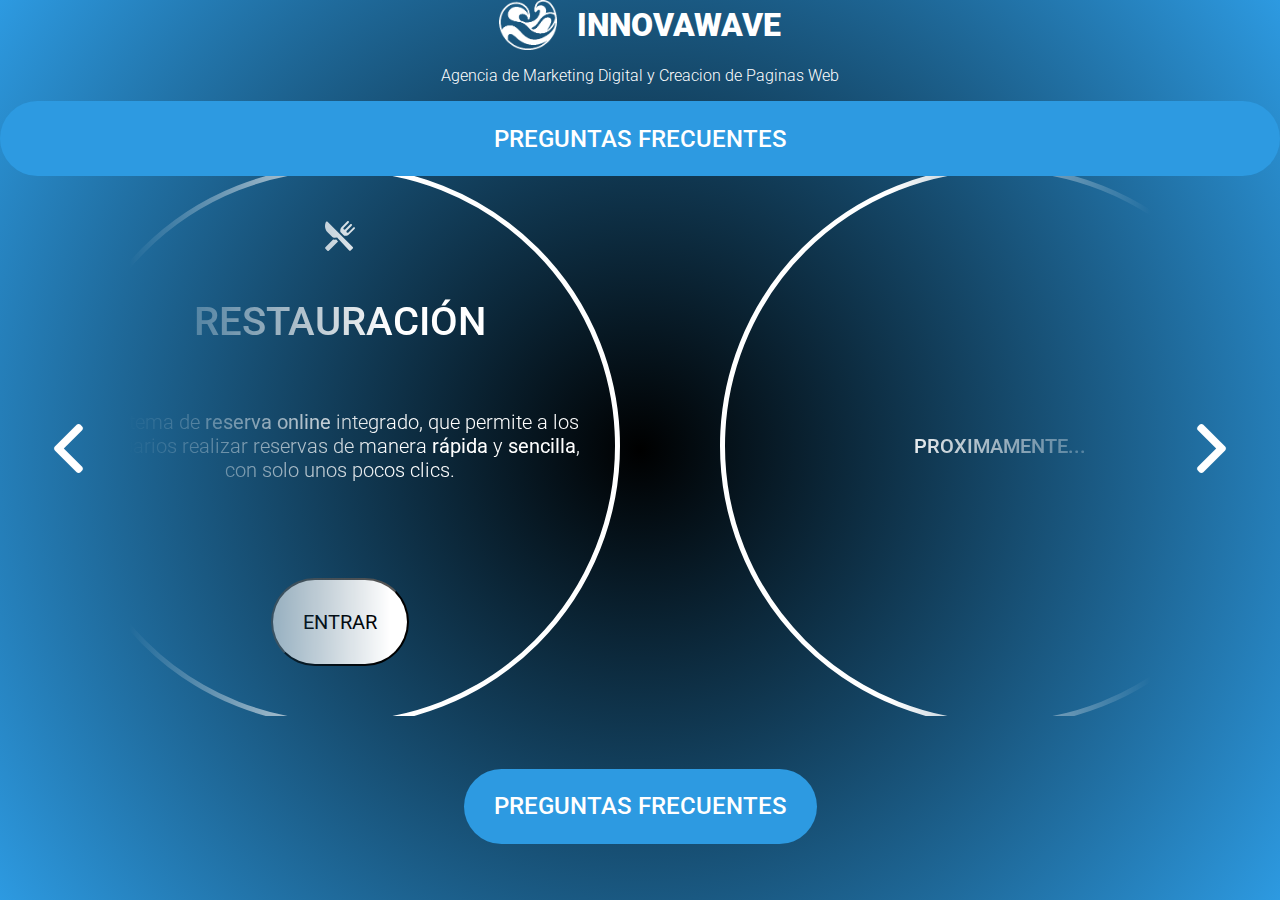
==== index.html @ c66d0bdd "prova" ====
<!DOCTYPE html>
<html lang="en">
<head>
    <meta charset="UTF-8">
    <meta name="viewport" content="width=device-width, initial-scale=1.0">
    <title>Innovawave</title>


    <link rel="stylesheet" href="./style.css">
    <link rel="prefetch" href="./demo-rest-1/index.html">
</head>
<body style="overflow: hidden;">
    <div style="height: 100%; width: 100%;">
        <div class="wrap">
            <div class="title">
                <img src="./logo-white.png" alt="">
                <h1 class="black-900">INNOVAWAVE</h1>
            </div>
            <div class="desc">
                <p>Agencia de Marketing Digital y Creacion de Paginas Web</p>
            </div>
            <div class="faqs">
                <h2 onclick="window.location.href='/faqs';">PREGUNTAS FRECUENTES</h2>
            </div>
            <button onclick="r()" style="left: 3%;" class="demos-flecha">
                <img src="./arrow-left.svg" alt="">
            </button>
            <button onclick="p()" style="right: 3%;" class="demos-flecha">
                <img src="./arrow-right.svg" alt="">
            </button>
            <div class="demos">
                <div class="demos-wrapper wrapper-1" id="carousel">
                    <div id="restauracion" class="single-demo">
                        <img  style="height: 30px; position: absolute; top:50px;" src="./rest.svg" alt="">
                        <h2 style="top: 17%;font-size: 40px;">RESTAURACIÓN</h2>
                        <p>
                            Sistema de <b>reserva online</b> integrado, que permite a los usuarios realizar reservas de manera <b>rápida</b> y <b>sencilla</b>, con solo unos pocos clics.
                            </p>
                        <button style="font-size: 20px;" onclick="window.location.href='/demo-rest-1';">ENTRAR</button>
                    </div>
                    <div id="proximamente" class="single-demo">
                        <P style="font-weight:500;">PROXIMAMENTE...</P>
                    </div>
                </div>
            </div>
            <div class="bottom">
                <div class="faqs">
                    <h2 onclick="window.location.href='/faqs';">PREGUNTAS FRECUENTES</h2>
                </div>
            </div>
          </div>
    </div>
    <div class="tri"></div>
    <div class="tri"></div>
    <div class="tri"></div>
    <div class="tri"></div>
    <div class="tri"></div>
    <div class="tri"></div>
    <div class="tri"></div>
    <div class="tri"></div>
    <div class="tri"></div>
    <div class="tri"></div>
    <div class="tri"></div>
    <div class="tri"></div>
    <div class="tri"></div>
    <div class="tri"></div>
    <div class="tri"></div>
    <div class="tri"></div>
    <div class="tri"></div>
    <div class="tri"></div>
    <div class="tri"></div>
    <div class="tri"></div>
    <div class="tri"></div>
    <div class="tri"></div>
    <div class="tri"></div>
    <div class="tri"></div>
    <div class="tri"></div>
    <div class="tri"></div>
    <div class="tri"></div>
    <div class="tri"></div>
    <div class="tri"></div>
    <div class="tri"></div>
    <div class="tri"></div>
    <div class="tri"></div>
    <div class="tri"></div>
    <div class="tri"></div>
    <div class="tri"></div>
    <div class="tri"></div>
    <div class="tri"></div>
    <div class="tri"></div>
    <div class="tri"></div>
    <div class="tri"></div>
    <div class="tri"></div>
    <div class="tri"></div>
    <div class="tri"></div>
    <div class="tri"></div>
    <div class="tri"></div>
    <div class="tri"></div>
    <div class="tri"></div>
    <div class="tri"></div>
    <div class="tri"></div>
    <div class="tri"></div>
    <div class="tri"></div>
    <div class="tri"></div>
    <div class="tri"></div>
    <div class="tri"></div>
    <div class="tri"></div>
    <div class="tri"></div>
    <div class="tri"></div>
    <div class="tri"></div>
    <div class="tri"></div>
    <div class="tri"></div>
    <div class="tri"></div>
    <div class="tri"></div>
    <div class="tri"></div>
    <div class="tri"></div>
    <div class="tri"></div>
    <div class="tri"></div>
    <div class="tri"></div>
    <div class="tri"></div>
    <div class="tri"></div>
    <div class="tri"></div>
    <div class="tri"></div>
    <div class="tri"></div>
    <div class="tri"></div>
    <div class="tri"></div>
    <div class="tri"></div>
    <div class="tri"></div>
    <div class="tri"></div>
    <div class="tri"></div>
    <div class="tri"></div>
    <div class="tri"></div>
    <div class="tri"></div>
    <div class="tri"></div>
    <div class="tri"></div>
    <div class="tri"></div>
    <div class="tri"></div>
    <div class="tri"></div>
    <div class="tri"></div>
    <div class="tri"></div>
    <div class="tri"></div>
    <div class="tri"></div>
    <div class="tri"></div>
    <div class="tri"></div>
    <div class="tri"></div>
    <div class="tri"></div>
    <div class="tri"></div>
    <div class="tri"></div>
    <div class="tri"></div>
    <div class="tri"></div>
    <div class="tri"></div>
    <div class="tri"></div>
    <script src="./script.js"></script>
    
</body>
</html>
---- style.css ----
@import url('https://fonts.googleapis.com/css2?family=Roboto:ital,wght@0,100;0,300;0,400;0,500;0,700;0,900;1,100;1,300;1,400;1,500;1,700;1,900&display=swap');

.title {
    height: 50px;
    width: 100%;
    display: flex;
    justify-content: center;
    align-items: center;
    gap: 20px;
}

.title h1 {
    color: white;
    font-family: "Roboto", sans-serif;
    font-weight: 900;
    font-style: normal;
}

.title img {
    height: 100%;
}

.desc {
    width: 100%;
    display: flex;
    justify-content: center;
    align-items: center;
}

.desc p {
    color: white;
    font-family: "Roboto", sans-serif;
    font-weight: 300;
    font-style: normal;
    text-align: center;
}

.faqs {
    height: 75px;
    width: auto;
    display: flex;
    align-items: center;
    justify-content: center;
    padding: 0px 30px 0px 30px;
    background-color: #2d9ae1;
    border-radius: 37.5px;
    cursor: pointer;
}

.faqs h2 {
    color: white;
    font-family: "Roboto", sans-serif;
    font-weight: 500;
    font-style: normal;
}

.top{
    height: 20%;
    display: flex;
    justify-content: center;
    flex-direction: column;
}

.bottom{
    height: 20%;
    display: flex;
    justify-content: center;
    align-items: center;
}

.demos {
    overflow: hidden;
    mask-image: linear-gradient(to right, 
        rgba(0, 0, 0, 0) 10%,
        rgba(0, 0, 0, 1) calc(50% - 250px),
        rgba(0, 0, 0, 1) calc(50% + 250px),
        rgba(0, 0, 0, 0) 90%    /* Totalmente transparente a la derecha */
    );
    -webkit-mask-image: linear-gradient(to right, 
        rgba(0, 0, 0, 0) 10%,
        rgba(0, 0, 0, 1) calc(50% - 250px),
        rgba(0, 0, 0, 1) calc(50% + 250px),
        rgba(0, 0, 0, 0) 90%
    );
    width: 100%;
    height: 60%;
}

.demos-wrapper{
    height: 100%;
    width: 100%;
    display: flex;
    align-items: center;
    gap: 100px;
    transition: 500ms;
    cursor: grab;
}

.demos-wrapper:active{
    cursor: grabbing;
}

.single-demo{
    height: 550px;
    aspect-ratio: 1 / 1;
    border: solid 5px white;
    border-radius: 50%;
    display: flex;
    align-items: center;
    justify-content: center;
    position: relative;
    flex-direction: column;
}

.single-demo h2 {
    color: white;
    font-family: "Roboto", sans-serif;
    font-weight: 500;
    font-style: normal;
    position: absolute;
    align-items: center;
    text-align: center;
    top: 17%;
    font-size: 40px;
}

.single-demo p{
    color: white;
    font-family: "Roboto", sans-serif;
    font-weight: 300;
    font-style: normal;
    font-size: 20px;
    text-align: center;
    width: 90%;
}

.single-demo button{
    bottom: 10%;
    position: absolute;
    padding: 30px;
    background-color: white;
    border-radius: 150px;
    color: black;
    font-family: "Roboto", sans-serif;
    font-weight: 400;
    cursor: pointer;
    font-size: 40px;
}

.single-demo img{
    height: 30px; position: absolute; top:50px;
}

.demos-flecha{
    position: absolute;
    height: 100px;
    width: min-content;
    border-radius: 50%;
    background-color: transparent;
    border: none;
    top: 50%;
    transform: translateY(-50%);
    z-index: 1;
}

.demos-flecha img{
    height: 50%;
}

.wrapper-1{
    transform: translateX(calc(50% - 280px));
}

.wrapper-2{
    transform: translateX(calc(50% - 940px));
}

html,
body,
.wrap {
    height: 100%;
}

body {
    background: #2d9ae1;
    background-image: radial-gradient(circle at center, black 0%, #2d9ae1 100%);
    width: 100%;
    height: 100%;
    margin: 0;
}

.wrap {
    width: 100%;
    position: absolute;
}

.tri {
    height: 0;
    width: 0;
    position: absolute;
    top: 50%;
    left: 50%;
    transform-origin: center;
    transform: scale(0);
    border-right: 100px solid transparent;
    border-left: 100px solid transparent;
    opacity: 0;
}
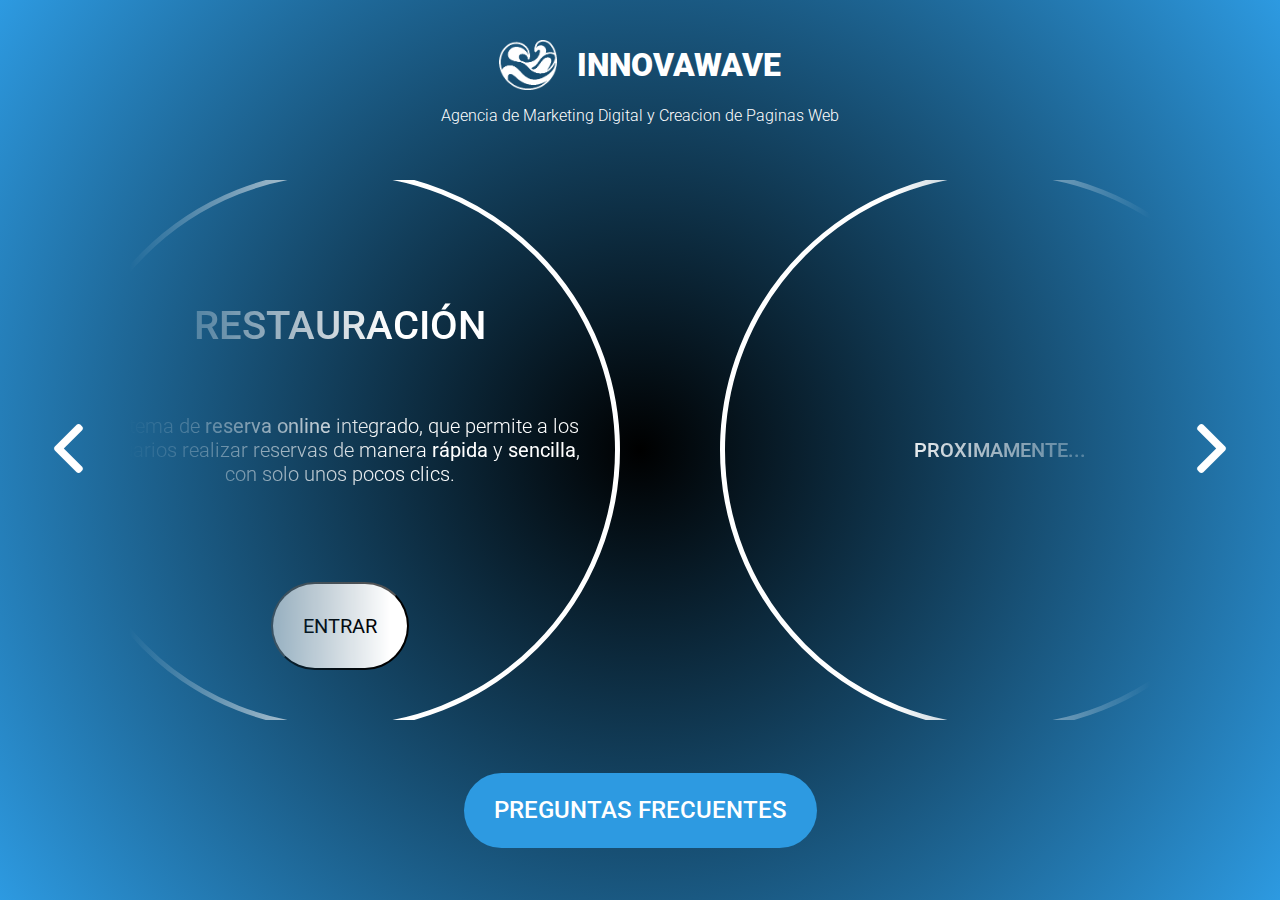
==== commit 5ad31ee4: "ara si" ====
--- a/index.html
+++ b/index.html
@@ -5,22 +5,21 @@
     <meta name="viewport" content="width=device-width, initial-scale=1.0">
     <title>Innovawave</title>
 
+    <link rel="stylesheet" href="./style.css">
 
-    <link rel="stylesheet" href="./style.css">
-    <link rel="prefetch" href="./demo-rest-1/index.html">
+    <link rel="stylesheet" href="./tri.css">
 </head>
 <body style="overflow: hidden;">
     <div style="height: 100%; width: 100%;">
         <div class="wrap">
-            <div class="title">
-                <img src="./logo-white.png" alt="">
-                <h1 class="black-900">INNOVAWAVE</h1>
-            </div>
-            <div class="desc">
-                <p>Agencia de Marketing Digital y Creacion de Paginas Web</p>
-            </div>
-            <div class="faqs">
-                <h2 onclick="window.location.href='/faqs';">PREGUNTAS FRECUENTES</h2>
+            <div class="top">
+                <div class="title">
+                    <img src="./logo-white.png" alt="">
+                    <h1 class="black-900">INNOVAWAVE</h1>
+                </div>
+                <div class="desc">
+                    <p>Agencia de Marketing Digital y Creacion de Paginas Web</p>
+                </div>
             </div>
             <button onclick="r()" style="left: 3%;" class="demos-flecha">
                 <img src="./arrow-left.svg" alt="">
@@ -31,9 +30,9 @@
             <div class="demos">
                 <div class="demos-wrapper wrapper-1" id="carousel">
                     <div id="restauracion" class="single-demo">
-                        <img  style="height: 30px; position: absolute; top:50px;" src="./rest.svg" alt="">
-                        <h2 style="top: 17%;font-size: 40px;">RESTAURACIÓN</h2>
-                        <p>
+                        <img alt="">
+                        <h2>RESTAURACIÓN</h2>
+                            <p>
                             Sistema de <b>reserva online</b> integrado, que permite a los usuarios realizar reservas de manera <b>rápida</b> y <b>sencilla</b>, con solo unos pocos clics.
                             </p>
                         <button style="font-size: 20px;" onclick="window.location.href='/demo-rest-1';">ENTRAR</button>
--- a/tri.css
+++ b/tri.css
@@ -0,0 +1,2100 @@
+
+.tri:nth-child(101) {
+    border-top: 100px solid rgb(165.5732244382347 165.5732244382347 165.5732244382347);
+    transform: rotate(138deg) translate(0, 0) scale(0);
+    animation: anim1 21.41759941498257s infinite ease-in-out;
+    animation-delay: -0.2s;
+}
+
+@keyframes anim1 {
+    0% {
+        opacity: 1;
+        transform: rotate(200deg) translate(100vw, -59.90175416333565vh) scale(0.5025114651821676);
+    }
+    50%{
+        opacity: 0.8;
+    }
+    100% {
+        opacity: 0;
+        transform: rotate(0deg) translate(-50%, -50%) scale(0);
+    }
+}
+
+.tri:nth-child(2) {
+    border-top: 100px solid rgb(99.63761744838388 99.63761744838388 99.63761744838388);
+    transform: rotate(138deg) translate(0, 0) scale(0);
+    animation: anim2 21.964935406643246s infinite ease-in-out;
+    animation-delay: -0.4s;
+}
+
+@keyframes anim2 {
+    0% {
+        opacity: 1;
+        transform: rotate(200deg) translate(100vw, -29.878794901319253vh) scale(0.7706151755021706);
+    }
+    50%{
+        opacity: 0.8;
+    }
+    100% {
+        opacity: 0;
+        transform: rotate(0deg) translate(-50%, -50%) scale(0);
+    }
+}
+
+.tri:nth-child(3) {
+    border-top: 100px solid rgb(118.51971790821283 118.51971790821283 118.51971790821283);
+    transform: rotate(138deg) translate(0, 0) scale(0);
+    animation: anim3 23.224764731659246s infinite ease-in-out;
+    animation-delay: -0.6000000000000001s;
+}
+
+@keyframes anim3 {
+    0% {
+        opacity: 1;
+        transform: rotate(200deg) translate(-100vw, -8.652304694205306vh) scale(0.6793684196902915);
+    }
+    50%{
+        opacity: 0.8;
+    }
+    100% {
+        opacity: 0;
+        transform: rotate(0deg) translate(-50%, -50%) scale(0);
+    }
+}
+
+.tri:nth-child(4) {
+    border-top: 100px solid rgb(161.01487404464223 161.01487404464223 161.01487404464223);
+    transform: rotate(138deg) translate(0, 0) scale(0);
+    animation: anim4 22.906073818775848s infinite ease-in-out;
+    animation-delay: -0.8s;
+}
+
+@keyframes anim4 {
+    0% {
+        opacity: 1;
+        transform: rotate(200deg) translate(34.376692619873495vw, -100vh) scale(0.9831577703192144);
+    }
+    50%{
+        opacity: 0.8;
+    }
+    100% {
+        opacity: 0;
+        transform: rotate(0deg) translate(-50%, -50%) scale(0);
+    }
+}
+
+.tri:nth-child(5) {
+    border-top: 100px solid rgb(149.18310566302367 149.18310566302367 149.18310566302367);
+    transform: rotate(138deg) translate(0, 0) scale(0);
+    animation: anim5 24.462225425638678s infinite ease-in-out;
+    animation-delay: -1s;
+}
+
+@keyframes anim5 {
+    0% {
+        opacity: 1;
+        transform: rotate(200deg) translate(100vw, 31.711202042409838vh) scale(0.6854546372040659);
+    }
+    50%{
+        opacity: 0.8;
+    }
+    100% {
+        opacity: 0;
+        transform: rotate(0deg) translate(-50%, -50%) scale(0);
+    }
+}
+
+.tri:nth-child(6) {
+    border-top: 100px solid rgb(73.76622635952415 73.76622635952415 73.76622635952415);
+    transform: rotate(138deg) translate(0, 0) scale(0);
+    animation: anim6 24.16082105326231s infinite ease-in-out;
+    animation-delay: -1.2s;
+}
+
+@keyframes anim6 {
+    0% {
+        opacity: 1;
+        transform: rotate(200deg) translate(36.29511497782801vw, -100vh) scale(0.37253002184881256);
+    }
+    50%{
+        opacity: 0.8;
+    }
+    100% {
+        opacity: 0;
+        transform: rotate(0deg) translate(-50%, -50%) scale(0);
+    }
+}
+
+.tri:nth-child(7) {
+    border-top: 100px solid rgb(168.6116820993153 168.6116820993153 168.6116820993153);
+    transform: rotate(138deg) translate(0, 0) scale(0);
+    animation: anim7 21.741863765653882s infinite ease-in-out;
+    animation-delay: -1.4s;
+}
+
+@keyframes anim7 {
+    0% {
+        opacity: 1;
+        transform: rotate(200deg) translate(-100vw, -26.253396309574903vh) scale(0.43773837989963316);
+    }
+    50%{
+        opacity: 0.8;
+    }
+    100% {
+        opacity: 0;
+        transform: rotate(0deg) translate(-50%, -50%) scale(0);
+    }
+}
+
+.tri:nth-child(8) {
+    border-top: 100px solid rgb(119.29677970292714 119.29677970292714 119.29677970292714);
+    transform: rotate(138deg) translate(0, 0) scale(0);
+    animation: anim8 24.912462069269868s infinite ease-in-out;
+    animation-delay: -1.5999999999999999s;
+}
+
+@keyframes anim8 {
+    0% {
+        opacity: 1;
+        transform: rotate(200deg) translate(55.72478708134487vw, -100vh) scale(0.6885408183423714);
+    }
+    50%{
+        opacity: 0.8;
+    }
+    100% {
+        opacity: 0;
+        transform: rotate(0deg) translate(-50%, -50%) scale(0);
+    }
+}
+
+.tri:nth-child(9) {
+    border-top: 100px solid rgb(167.31074573575194 167.31074573575194 167.31074573575194);
+    transform: rotate(138deg) translate(0, 0) scale(0);
+    animation: anim9 23.434103556436952s infinite ease-in-out;
+    animation-delay: -1.7999999999999998s;
+}
+
+@keyframes anim9 {
+    0% {
+        opacity: 1;
+        transform: rotate(200deg) translate(-100vw, 30.454894641503884vh) scale(0.7151764301040597);
+    }
+    50%{
+        opacity: 0.8;
+    }
+    100% {
+        opacity: 0;
+        transform: rotate(0deg) translate(-50%, -50%) scale(0);
+    }
+}
+
+.tri:nth-child(10) {
+    border-top: 100px solid rgb(122.34467347220622 122.34467347220622 122.34467347220622);
+    transform: rotate(138deg) translate(0, 0) scale(0);
+    animation: anim10 21.857454222939552s infinite ease-in-out;
+    animation-delay: -1.9999999999999998s;
+}
+
+@keyframes anim10 {
+    0% {
+        opacity: 1;
+        transform: rotate(200deg) translate(100vw, 1.7764332698117755vh) scale(0.82432773172482);
+    }
+    50%{
+        opacity: 0.8;
+    }
+    100% {
+        opacity: 0;
+        transform: rotate(0deg) translate(-50%, -50%) scale(0);
+    }
+}
+
+.tri:nth-child(11) {
+    border-top: 100px solid rgb(92.59677831479144 92.59677831479144 92.59677831479144);
+    transform: rotate(138deg) translate(0, 0) scale(0);
+    animation: anim11 24.914703667933033s infinite ease-in-out;
+    animation-delay: -2.1999999999999997s;
+}
+
+@keyframes anim11 {
+    0% {
+        opacity: 1;
+        transform: rotate(200deg) translate(-66.86090238972417vw, 100vh) scale(0.5440104480706319);
+    }
+    50%{
+        opacity: 0.8;
+    }
+    100% {
+        opacity: 0;
+        transform: rotate(0deg) translate(-50%, -50%) scale(0);
+    }
+}
+
+.tri:nth-child(12) {
+    border-top: 100px solid rgb(149.16884757091447 149.16884757091447 149.16884757091447);
+    transform: rotate(138deg) translate(0, 0) scale(0);
+    animation: anim12 22.714253815284128s infinite ease-in-out;
+    animation-delay: -2.4s;
+}
+
+@keyframes anim12 {
+    0% {
+        opacity: 1;
+        transform: rotate(200deg) translate(-100vw, 45.30588534688397vh) scale(0.18734745051882354);
+    }
+    50%{
+        opacity: 0.8;
+    }
+    100% {
+        opacity: 0;
+        transform: rotate(0deg) translate(-50%, -50%) scale(0);
+    }
+}
+
+.tri:nth-child(13) {
+    border-top: 100px solid rgb(59.93168877118337 59.93168877118337 59.93168877118337);
+    transform: rotate(138deg) translate(0, 0) scale(0);
+    animation: anim13 24.5926477664344s infinite ease-in-out;
+    animation-delay: -2.6s;
+}
+
+@keyframes anim13 {
+    0% {
+        opacity: 1;
+        transform: rotate(200deg) translate(-100vw, -12.90535693850753vh) scale(0.39152367684811895);
+    }
+    50%{
+        opacity: 0.8;
+    }
+    100% {
+        opacity: 0;
+        transform: rotate(0deg) translate(-50%, -50%) scale(0);
+    }
+}
+
+.tri:nth-child(14) {
+    border-top: 100px solid rgb(128.21787112386247 128.21787112386247 128.21787112386247);
+    transform: rotate(138deg) translate(0, 0) scale(0);
+    animation: anim14 22.986268240539616s infinite ease-in-out;
+    animation-delay: -2.8000000000000003s;
+}
+
+@keyframes anim14 {
+    0% {
+        opacity: 1;
+        transform: rotate(200deg) translate(68.78472017092781vw, -100vh) scale(0.8810141262380246);
+    }
+    50%{
+        opacity: 0.8;
+    }
+    100% {
+        opacity: 0;
+        transform: rotate(0deg) translate(-50%, -50%) scale(0);
+    }
+}
+
+.tri:nth-child(15) {
+    border-top: 100px solid rgb(74.53632971800735 74.53632971800735 74.53632971800735);
+    transform: rotate(138deg) translate(0, 0) scale(0);
+    animation: anim15 20.308605870520235s infinite ease-in-out;
+    animation-delay: -3.0000000000000004s;
+}
+
+@keyframes anim15 {
+    0% {
+        opacity: 1;
+        transform: rotate(200deg) translate(-66.09101314163175vw, 100vh) scale(0.7362014969774162);
+    }
+    50%{
+        opacity: 0.8;
+    }
+    100% {
+        opacity: 0;
+        transform: rotate(0deg) translate(-50%, -50%) scale(0);
+    }
+}
+
+.tri:nth-child(16) {
+    border-top: 100px solid rgb(69.38439774320835 69.38439774320835 69.38439774320835);
+    transform: rotate(138deg) translate(0, 0) scale(0);
+    animation: anim16 21.24586567313592s infinite ease-in-out;
+    animation-delay: -3.2000000000000006s;
+}
+
+@keyframes anim16 {
+    0% {
+        opacity: 1;
+        transform: rotate(200deg) translate(-100vw, -62.782012142999676vh) scale(0.9537833108368041);
+    }
+    50%{
+        opacity: 0.8;
+    }
+    100% {
+        opacity: 0;
+        transform: rotate(0deg) translate(-50%, -50%) scale(0);
+    }
+}
+
+.tri:nth-child(17) {
+    border-top: 100px solid rgb(79.2615572633459 79.2615572633459 79.2615572633459);
+    transform: rotate(138deg) translate(0, 0) scale(0);
+    animation: anim17 20.391353784061074s infinite ease-in-out;
+    animation-delay: -3.400000000000001s;
+}
+
+@keyframes anim17 {
+    0% {
+        opacity: 1;
+        transform: rotate(200deg) translate(-100vw, -27.653795429732845vh) scale(0.9269674566028628);
+    }
+    50%{
+        opacity: 0.8;
+    }
+    100% {
+        opacity: 0;
+        transform: rotate(0deg) translate(-50%, -50%) scale(0);
+    }
+}
+
+.tri:nth-child(18) {
+    border-top: 100px solid rgb(83.5605515617812 83.5605515617812 83.5605515617812);
+    transform: rotate(138deg) translate(0, 0) scale(0);
+    animation: anim18 22.905786113195784s infinite ease-in-out;
+    animation-delay: -3.600000000000001s;
+}
+
+@keyframes anim18 {
+    0% {
+        opacity: 1;
+        transform: rotate(200deg) translate(100vw, -44.200165308259vh) scale(0.646285199203474);
+    }
+    50%{
+        opacity: 0.8;
+    }
+    100% {
+        opacity: 0;
+        transform: rotate(0deg) translate(-50%, -50%) scale(0);
+    }
+}
+
+.tri:nth-child(19) {
+    border-top: 100px solid rgb(186.31540827973348 186.31540827973348 186.31540827973348);
+    transform: rotate(138deg) translate(0, 0) scale(0);
+    animation: anim19 24.742703854471806s infinite ease-in-out;
+    animation-delay: -3.800000000000001s;
+}
+
+@keyframes anim19 {
+    0% {
+        opacity: 1;
+        transform: rotate(200deg) translate(3.3009994197638406vw, 100vh) scale(0.7967317388253515);
+    }
+    50%{
+        opacity: 0.8;
+    }
+    100% {
+        opacity: 0;
+        transform: rotate(0deg) translate(-50%, -50%) scale(0);
+    }
+}
+
+.tri:nth-child(20) {
+    border-top: 100px solid rgb(93.80281275150796 93.80281275150796 93.80281275150796);
+    transform: rotate(138deg) translate(0, 0) scale(0);
+    animation: anim20 21.61538342477615s infinite ease-in-out;
+    animation-delay: -4.000000000000001s;
+}
+
+@keyframes anim20 {
+    0% {
+        opacity: 1;
+        transform: rotate(200deg) translate(-100vw, 17.35235369692157vh) scale(0.45489209400356057);
+    }
+    50%{
+        opacity: 0.8;
+    }
+    100% {
+        opacity: 0;
+        transform: rotate(0deg) translate(-50%, -50%) scale(0);
+    }
+}
+
+.tri:nth-child(21) {
+    border-top: 100px solid rgb(199.36138293745742 199.36138293745742 199.36138293745742);
+    transform: rotate(138deg) translate(0, 0) scale(0);
+    animation: anim21 22.097997655453934s infinite ease-in-out;
+    animation-delay: -4.200000000000001s;
+}
+
+@keyframes anim21 {
+    0% {
+        opacity: 1;
+        transform: rotate(200deg) translate(100vw, 66.65343657076531vh) scale(0.4698296433641248);
+    }
+    50%{
+        opacity: 0.8;
+    }
+    100% {
+        opacity: 0;
+        transform: rotate(0deg) translate(-50%, -50%) scale(0);
+    }
+}
+
+.tri:nth-child(22) {
+    border-top: 100px solid rgb(51.7597729466673 51.7597729466673 51.7597729466673);
+    transform: rotate(138deg) translate(0, 0) scale(0);
+    animation: anim22 23.42531418919108s infinite ease-in-out;
+    animation-delay: -4.400000000000001s;
+}
+
+@keyframes anim22 {
+    0% {
+        opacity: 1;
+        transform: rotate(200deg) translate(-100vw, -65.94029759672905vh) scale(0.2760019405334583);
+    }
+    50%{
+        opacity: 0.8;
+    }
+    100% {
+        opacity: 0;
+        transform: rotate(0deg) translate(-50%, -50%) scale(0);
+    }
+}
+
+.tri:nth-child(23) {
+    border-top: 100px solid rgb(182.6609096092052 182.6609096092052 182.6609096092052);
+    transform: rotate(138deg) translate(0, 0) scale(0);
+    animation: anim23 20.268364234932182s infinite ease-in-out;
+    animation-delay: -4.600000000000001s;
+}
+
+@keyframes anim23 {
+    0% {
+        opacity: 1;
+        transform: rotate(200deg) translate(100vw, 15.21241365626041vh) scale(0.9413627010751778);
+    }
+    50%{
+        opacity: 0.8;
+    }
+    100% {
+        opacity: 0;
+        transform: rotate(0deg) translate(-50%, -50%) scale(0);
+    }
+}
+
+.tri:nth-child(24) {
+    border-top: 100px solid rgb(119.26572412408386 119.26572412408386 119.26572412408386);
+    transform: rotate(138deg) translate(0, 0) scale(0);
+    animation: anim24 24.12967142559136s infinite ease-in-out;
+    animation-delay: -4.800000000000002s;
+}
+
+@keyframes anim24 {
+    0% {
+        opacity: 1;
+        transform: rotate(200deg) translate(-100vw, -54.65798171386545vh) scale(0.3140222547293381);
+    }
+    50%{
+        opacity: 0.8;
+    }
+    100% {
+        opacity: 0;
+        transform: rotate(0deg) translate(-50%, -50%) scale(0);
+    }
+}
+
+.tri:nth-child(25) {
+    border-top: 100px solid rgb(187.68436704254552 187.68436704254552 187.68436704254552);
+    transform: rotate(138deg) translate(0, 0) scale(0);
+    animation: anim25 24.44659594512285s infinite ease-in-out;
+    animation-delay: -5.000000000000002s;
+}
+
+@keyframes anim25 {
+    0% {
+        opacity: 1;
+        transform: rotate(200deg) translate(100vw, -0.38845640605899234vh) scale(0.5944992785001155);
+    }
+    50%{
+        opacity: 0.8;
+    }
+    100% {
+        opacity: 0;
+        transform: rotate(0deg) translate(-50%, -50%) scale(0);
+    }
+}
+
+.tri:nth-child(26) {
+    border-top: 100px solid rgb(99.33404836959005 99.33404836959005 99.33404836959005);
+    transform: rotate(138deg) translate(0, 0) scale(0);
+    animation: anim26 23.881235061404077s infinite ease-in-out;
+    animation-delay: -5.200000000000002s;
+}
+
+@keyframes anim26 {
+    0% {
+        opacity: 1;
+        transform: rotate(200deg) translate(-25.721325198071938vw, 100vh) scale(0.5073991108619486);
+    }
+    50%{
+        opacity: 0.8;
+    }
+    100% {
+        opacity: 0;
+        transform: rotate(0deg) translate(-50%, -50%) scale(0);
+    }
+}
+
+.tri:nth-child(27) {
+    border-top: 100px solid rgb(103.64242720040767 103.64242720040767 103.64242720040767);
+    transform: rotate(138deg) translate(0, 0) scale(0);
+    animation: anim27 20.468688951178716s infinite ease-in-out;
+    animation-delay: -5.400000000000002s;
+}
+
+@keyframes anim27 {
+    0% {
+        opacity: 1;
+        transform: rotate(200deg) translate(100vw, 37.8973807540536vh) scale(0.3286273177813598);
+    }
+    50%{
+        opacity: 0.8;
+    }
+    100% {
+        opacity: 0;
+        transform: rotate(0deg) translate(-50%, -50%) scale(0);
+    }
+}
+
+.tri:nth-child(28) {
+    border-top: 100px solid rgb(147.34072316502198 147.34072316502198 147.34072316502198);
+    transform: rotate(138deg) translate(0, 0) scale(0);
+    animation: anim28 20.50657950663065s infinite ease-in-out;
+    animation-delay: -5.600000000000002s;
+}
+
+@keyframes anim28 {
+    0% {
+        opacity: 1;
+        transform: rotate(200deg) translate(-3.5494163428440686vw, 100vh) scale(0.10369130587244697);
+    }
+    50%{
+        opacity: 0.8;
+    }
+    100% {
+        opacity: 0;
+        transform: rotate(0deg) translate(-50%, -50%) scale(0);
+    }
+}
+
+.tri:nth-child(29) {
+    border-top: 100px solid rgb(94.30831545928349 94.30831545928349 94.30831545928349);
+    transform: rotate(138deg) translate(0, 0) scale(0);
+    animation: anim29 20.201539016426793s infinite ease-in-out;
+    animation-delay: -5.8000000000000025s;
+}
+
+@keyframes anim29 {
+    0% {
+        opacity: 1;
+        transform: rotate(200deg) translate(100vw, -37.84891771432211vh) scale(0.4829145076570336);
+    }
+    50%{
+        opacity: 0.8;
+    }
+    100% {
+        opacity: 0;
+        transform: rotate(0deg) translate(-50%, -50%) scale(0);
+    }
+}
+
+.tri:nth-child(30) {
+    border-top: 100px solid rgb(93.34931433981504 93.34931433981504 93.34931433981504);
+    transform: rotate(138deg) translate(0, 0) scale(0);
+    animation: anim30 22.507325509564204s infinite ease-in-out;
+    animation-delay: -6.000000000000003s;
+}
+
+@keyframes anim30 {
+    0% {
+        opacity: 1;
+        transform: rotate(200deg) translate(21.983262639846657vw, 100vh) scale(0.10775187544180687);
+    }
+    50%{
+        opacity: 0.8;
+    }
+    100% {
+        opacity: 0;
+        transform: rotate(0deg) translate(-50%, -50%) scale(0);
+    }
+}
+
+.tri:nth-child(31) {
+    border-top: 100px solid rgb(111.32484733241353 111.32484733241353 111.32484733241353);
+    transform: rotate(138deg) translate(0, 0) scale(0);
+    animation: anim31 24.06833422954759s infinite ease-in-out;
+    animation-delay: -6.200000000000003s;
+}
+
+@keyframes anim31 {
+    0% {
+        opacity: 1;
+        transform: rotate(200deg) translate(23.70053726350625vw, -100vh) scale(0.37279305894227);
+    }
+    50%{
+        opacity: 0.8;
+    }
+    100% {
+        opacity: 0;
+        transform: rotate(0deg) translate(-50%, -50%) scale(0);
+    }
+}
+
+.tri:nth-child(32) {
+    border-top: 100px solid rgb(184.3241928557566 184.3241928557566 184.3241928557566);
+    transform: rotate(138deg) translate(0, 0) scale(0);
+    animation: anim32 21.452957531180317s infinite ease-in-out;
+    animation-delay: -6.400000000000003s;
+}
+
+@keyframes anim32 {
+    0% {
+        opacity: 1;
+        transform: rotate(200deg) translate(-8.816962660893985vw, 100vh) scale(0.20688436116992653);
+    }
+    50%{
+        opacity: 0.8;
+    }
+    100% {
+        opacity: 0;
+        transform: rotate(0deg) translate(-50%, -50%) scale(0);
+    }
+}
+
+.tri:nth-child(33) {
+    border-top: 100px solid rgb(57.00515542826632 57.00515542826632 57.00515542826632);
+    transform: rotate(138deg) translate(0, 0) scale(0);
+    animation: anim33 21.93506237910736s infinite ease-in-out;
+    animation-delay: -6.600000000000003s;
+}
+
+@keyframes anim33 {
+    0% {
+        opacity: 1;
+        transform: rotate(200deg) translate(58.45824373985542vw, 100vh) scale(0.5308889096351527);
+    }
+    50%{
+        opacity: 0.8;
+    }
+    100% {
+        opacity: 0;
+        transform: rotate(0deg) translate(-50%, -50%) scale(0);
+    }
+}
+
+.tri:nth-child(34) {
+    border-top: 100px solid rgb(53.85476580813565 53.85476580813565 53.85476580813565);
+    transform: rotate(138deg) translate(0, 0) scale(0);
+    animation: anim34 21.594029687941298s infinite ease-in-out;
+    animation-delay: -6.800000000000003s;
+}
+
+@keyframes anim34 {
+    0% {
+        opacity: 1;
+        transform: rotate(200deg) translate(49.217646230455685vw, 100vh) scale(0.5560593628579602);
+    }
+    50%{
+        opacity: 0.8;
+    }
+    100% {
+        opacity: 0;
+        transform: rotate(0deg) translate(-50%, -50%) scale(0);
+    }
+}
+
+.tri:nth-child(35) {
+    border-top: 100px solid rgb(108.557495702468 108.557495702468 108.557495702468);
+    transform: rotate(138deg) translate(0, 0) scale(0);
+    animation: anim35 20.65350898976115s infinite ease-in-out;
+    animation-delay: -7.0000000000000036s;
+}
+
+@keyframes anim35 {
+    0% {
+        opacity: 1;
+        transform: rotate(200deg) translate(100vw, -20.4246224424284vh) scale(0.4306681575196567);
+    }
+    50%{
+        opacity: 0.8;
+    }
+    100% {
+        opacity: 0;
+        transform: rotate(0deg) translate(-50%, -50%) scale(0);
+    }
+}
+
+.tri:nth-child(36) {
+    border-top: 100px solid rgb(79.19105327306393 79.19105327306393 79.19105327306393);
+    transform: rotate(138deg) translate(0, 0) scale(0);
+    animation: anim36 21.36010845487112s infinite ease-in-out;
+    animation-delay: -7.200000000000004s;
+}
+
+@keyframes anim36 {
+    0% {
+        opacity: 1;
+        transform: rotate(200deg) translate(100vw, 15.40092229743506vh) scale(0.5950286669737023);
+    }
+    50%{
+        opacity: 0.8;
+    }
+    100% {
+        opacity: 0;
+        transform: rotate(0deg) translate(-50%, -50%) scale(0);
+    }
+}
+
+.tri:nth-child(37) {
+    border-top: 100px solid rgb(107.43099830852664 107.43099830852664 107.43099830852664);
+    transform: rotate(138deg) translate(0, 0) scale(0);
+    animation: anim37 22.360631673355858s infinite ease-in-out;
+    animation-delay: -7.400000000000004s;
+}
+
+@keyframes anim37 {
+    0% {
+        opacity: 1;
+        transform: rotate(200deg) translate(-63.11976358545709vw, 100vh) scale(0.8144203996531161);
+    }
+    50%{
+        opacity: 0.8;
+    }
+    100% {
+        opacity: 0;
+        transform: rotate(0deg) translate(-50%, -50%) scale(0);
+    }
+}
+
+.tri:nth-child(38) {
+    border-top: 100px solid rgb(98.50662207898456 98.50662207898456 98.50662207898456);
+    transform: rotate(138deg) translate(0, 0) scale(0);
+    animation: anim38 20.841594604886154s infinite ease-in-out;
+    animation-delay: -7.600000000000004s;
+}
+
+@keyframes anim38 {
+    0% {
+        opacity: 1;
+        transform: rotate(200deg) translate(-100vw, -55.519051753594944vh) scale(0.3359720169472493);
+    }
+    50%{
+        opacity: 0.8;
+    }
+    100% {
+        opacity: 0;
+        transform: rotate(0deg) translate(-50%, -50%) scale(0);
+    }
+}
+
+.tri:nth-child(39) {
+    border-top: 100px solid rgb(186.93980916016923 186.93980916016923 186.93980916016923);
+    transform: rotate(138deg) translate(0, 0) scale(0);
+    animation: anim39 20.451078085116038s infinite ease-in-out;
+    animation-delay: -7.800000000000004s;
+}
+
+@keyframes anim39 {
+    0% {
+        opacity: 1;
+        transform: rotate(200deg) translate(-100vw, -5.822552878984396vh) scale(0.15658029260921463);
+    }
+    50%{
+        opacity: 0.8;
+    }
+    100% {
+        opacity: 0;
+        transform: rotate(0deg) translate(-50%, -50%) scale(0);
+    }
+}
+
+.tri:nth-child(40) {
+    border-top: 100px solid rgb(168.4752153253494 168.4752153253494 168.4752153253494);
+    transform: rotate(138deg) translate(0, 0) scale(0);
+    animation: anim40 22.398113312767368s infinite ease-in-out;
+    animation-delay: -8.000000000000004s;
+}
+
+@keyframes anim40 {
+    0% {
+        opacity: 1;
+        transform: rotate(200deg) translate(-100vw, -51.79147176527914vh) scale(0.8682796201861508);
+    }
+    50%{
+        opacity: 0.8;
+    }
+    100% {
+        opacity: 0;
+        transform: rotate(0deg) translate(-50%, -50%) scale(0);
+    }
+}
+
+.tri:nth-child(41) {
+    border-top: 100px solid rgb(138.4505659912333 138.4505659912333 138.4505659912333);
+    transform: rotate(138deg) translate(0, 0) scale(0);
+    animation: anim41 23.1878947891319s infinite ease-in-out;
+    animation-delay: -8.200000000000003s;
+}
+
+@keyframes anim41 {
+    0% {
+        opacity: 1;
+        transform: rotate(200deg) translate(100vw, -23.155411762696808vh) scale(0.11644332806357571);
+    }
+    50%{
+        opacity: 0.8;
+    }
+    100% {
+        opacity: 0;
+        transform: rotate(0deg) translate(-50%, -50%) scale(0);
+    }
+}
+
+.tri:nth-child(42) {
+    border-top: 100px solid rgb(158.09003147530518 158.09003147530518 158.09003147530518);
+    transform: rotate(138deg) translate(0, 0) scale(0);
+    animation: anim42 22.111368989872698s infinite ease-in-out;
+    animation-delay: -8.400000000000002s;
+}
+
+@keyframes anim42 {
+    0% {
+        opacity: 1;
+        transform: rotate(200deg) translate(-50.43475708469181vw, 100vh) scale(0.17028408391614563);
+    }
+    50%{
+        opacity: 0.8;
+    }
+    100% {
+        opacity: 0;
+        transform: rotate(0deg) translate(-50%, -50%) scale(0);
+    }
+}
+
+.tri:nth-child(43) {
+    border-top: 100px solid rgb(109.06652014428569 109.06652014428569 109.06652014428569);
+    transform: rotate(138deg) translate(0, 0) scale(0);
+    animation: anim43 20.856001603437992s infinite ease-in-out;
+    animation-delay: -8.600000000000001s;
+}
+
+@keyframes anim43 {
+    0% {
+        opacity: 1;
+        transform: rotate(200deg) translate(-100vw, -19.329368071283582vh) scale(0.1782393605101495);
+    }
+    50%{
+        opacity: 0.8;
+    }
+    100% {
+        opacity: 0;
+        transform: rotate(0deg) translate(-50%, -50%) scale(0);
+    }
+}
+
+.tri:nth-child(44) {
+    border-top: 100px solid rgb(133.81942706099562 133.81942706099562 133.81942706099562);
+    transform: rotate(138deg) translate(0, 0) scale(0);
+    animation: anim44 22.407483992074273s infinite ease-in-out;
+    animation-delay: -8.8s;
+}
+
+@keyframes anim44 {
+    0% {
+        opacity: 1;
+        transform: rotate(200deg) translate(-21.577919997680254vw, -100vh) scale(0.7991840759114082);
+    }
+    50%{
+        opacity: 0.8;
+    }
+    100% {
+        opacity: 0;
+        transform: rotate(0deg) translate(-50%, -50%) scale(0);
+    }
+}
+
+.tri:nth-child(45) {
+    border-top: 100px solid rgb(142.0807722610321 142.0807722610321 142.0807722610321);
+    transform: rotate(138deg) translate(0, 0) scale(0);
+    animation: anim45 22.34485821995364s infinite ease-in-out;
+    animation-delay: -9s;
+}
+
+@keyframes anim45 {
+    0% {
+        opacity: 1;
+        transform: rotate(200deg) translate(38.08929427795384vw, 100vh) scale(0.96286955516875);
+    }
+    50%{
+        opacity: 0.8;
+    }
+    100% {
+        opacity: 0;
+        transform: rotate(0deg) translate(-50%, -50%) scale(0);
+    }
+}
+
+.tri:nth-child(46) {
+    border-top: 100px solid rgb(60.587916905707274 60.587916905707274 60.587916905707274);
+    transform: rotate(138deg) translate(0, 0) scale(0);
+    animation: anim46 22.883380189509744s infinite ease-in-out;
+    animation-delay: -9.2s;
+}
+
+@keyframes anim46 {
+    0% {
+        opacity: 1;
+        transform: rotate(200deg) translate(100vw, -67.99366873657276vh) scale(0.6962838335401824);
+    }
+    50%{
+        opacity: 0.8;
+    }
+    100% {
+        opacity: 0;
+        transform: rotate(0deg) translate(-50%, -50%) scale(0);
+    }
+}
+
+.tri:nth-child(47) {
+    border-top: 100px solid rgb(62.126266716607276 62.126266716607276 62.126266716607276);
+    transform: rotate(138deg) translate(0, 0) scale(0);
+    animation: anim47 23.410360222859904s infinite ease-in-out;
+    animation-delay: -9.399999999999999s;
+}
+
+@keyframes anim47 {
+    0% {
+        opacity: 1;
+        transform: rotate(200deg) translate(100vw, -17.284577474928525vh) scale(0.8189614099551874);
+    }
+    50%{
+        opacity: 0.8;
+    }
+    100% {
+        opacity: 0;
+        transform: rotate(0deg) translate(-50%, -50%) scale(0);
+    }
+}
+
+.tri:nth-child(48) {
+    border-top: 100px solid rgb(132.3521002236225 132.3521002236225 132.3521002236225);
+    transform: rotate(138deg) translate(0, 0) scale(0);
+    animation: anim48 24.371877313922447s infinite ease-in-out;
+    animation-delay: -9.599999999999998s;
+}
+
+@keyframes anim48 {
+    0% {
+        opacity: 1;
+        transform: rotate(200deg) translate(47.69218726755689vw, 100vh) scale(0.12956448291960915);
+    }
+    50%{
+        opacity: 0.8;
+    }
+    100% {
+        opacity: 0;
+        transform: rotate(0deg) translate(-50%, -50%) scale(0);
+    }
+}
+
+.tri:nth-child(49) {
+    border-top: 100px solid rgb(56.28162495365456 56.28162495365456 56.28162495365456);
+    transform: rotate(138deg) translate(0, 0) scale(0);
+    animation: anim49 22.388012628164773s infinite ease-in-out;
+    animation-delay: -9.799999999999997s;
+}
+
+@keyframes anim49 {
+    0% {
+        opacity: 1;
+        transform: rotate(200deg) translate(60.82259942302417vw, -100vh) scale(0.8153417644741776);
+    }
+    50%{
+        opacity: 0.8;
+    }
+    100% {
+        opacity: 0;
+        transform: rotate(0deg) translate(-50%, -50%) scale(0);
+    }
+}
+
+.tri:nth-child(50) {
+    border-top: 100px solid rgb(173.6670382000703 173.6670382000703 173.6670382000703);
+    transform: rotate(138deg) translate(0, 0) scale(0);
+    animation: anim50 20.540099364545707s infinite ease-in-out;
+    animation-delay: -9.999999999999996s;
+}
+
+@keyframes anim50 {
+    0% {
+        opacity: 1;
+        transform: rotate(200deg) translate(24.01951387850265vw, 100vh) scale(0.9401217717415771);
+    }
+    50%{
+        opacity: 0.8;
+    }
+    100% {
+        opacity: 0;
+        transform: rotate(0deg) translate(-50%, -50%) scale(0);
+    }
+}
+
+.tri:nth-child(51) {
+    border-top: 100px solid rgb(177.75457420336377 177.75457420336377 177.75457420336377);
+    transform: rotate(138deg) translate(0, 0) scale(0);
+    animation: anim51 23.985496938764054s infinite ease-in-out;
+    animation-delay: -10.199999999999996s;
+}
+
+@keyframes anim51 {
+    0% {
+        opacity: 1;
+        transform: rotate(200deg) translate(100vw, -14.272387474595007vh) scale(0.904854768379709);
+    }
+    50%{
+        opacity: 0.8;
+    }
+    100% {
+        opacity: 0;
+        transform: rotate(0deg) translate(-50%, -50%) scale(0);
+    }
+}
+
+.tri:nth-child(52) {
+    border-top: 100px solid rgb(75.38562238260764 75.38562238260764 75.38562238260764);
+    transform: rotate(138deg) translate(0, 0) scale(0);
+    animation: anim52 20.488544159323812s infinite ease-in-out;
+    animation-delay: -10.399999999999995s;
+}
+
+@keyframes anim52 {
+    0% {
+        opacity: 1;
+        transform: rotate(200deg) translate(-68.7969495763909vw, 100vh) scale(0.14748175385861206);
+    }
+    50%{
+        opacity: 0.8;
+    }
+    100% {
+        opacity: 0;
+        transform: rotate(0deg) translate(-50%, -50%) scale(0);
+    }
+}
+
+.tri:nth-child(53) {
+    border-top: 100px solid rgb(158.03922904510756 158.03922904510756 158.03922904510756);
+    transform: rotate(138deg) translate(0, 0) scale(0);
+    animation: anim53 24.80583385794924s infinite ease-in-out;
+    animation-delay: -10.599999999999994s;
+}
+
+@keyframes anim53 {
+    0% {
+        opacity: 1;
+        transform: rotate(200deg) translate(36.68859493641776vw, 100vh) scale(0.5004010776251443);
+    }
+    50%{
+        opacity: 0.8;
+    }
+    100% {
+        opacity: 0;
+        transform: rotate(0deg) translate(-50%, -50%) scale(0);
+    }
+}
+
+.tri:nth-child(54) {
+    border-top: 100px solid rgb(204.56469870390654 204.56469870390654 204.56469870390654);
+    transform: rotate(138deg) translate(0, 0) scale(0);
+    animation: anim54 23.387873908605602s infinite ease-in-out;
+    animation-delay: -10.799999999999994s;
+}
+
+@keyframes anim54 {
+    0% {
+        opacity: 1;
+        transform: rotate(200deg) translate(-57.14411948840933vw, -100vh) scale(0.574565790385137);
+    }
+    50%{
+        opacity: 0.8;
+    }
+    100% {
+        opacity: 0;
+        transform: rotate(0deg) translate(-50%, -50%) scale(0);
+    }
+}
+
+.tri:nth-child(55) {
+    border-top: 100px solid rgb(193.4001917494761 193.4001917494761 193.4001917494761);
+    transform: rotate(138deg) translate(0, 0) scale(0);
+    animation: anim55 22.764138442431538s infinite ease-in-out;
+    animation-delay: -10.999999999999993s;
+}
+
+@keyframes anim55 {
+    0% {
+        opacity: 1;
+        transform: rotate(200deg) translate(100vw, -60.288791133892715vh) scale(0.41432323499300494);
+    }
+    50%{
+        opacity: 0.8;
+    }
+    100% {
+        opacity: 0;
+        transform: rotate(0deg) translate(-50%, -50%) scale(0);
+    }
+}
+
+.tri:nth-child(56) {
+    border-top: 100px solid rgb(139.4156996178853 139.4156996178853 139.4156996178853);
+    transform: rotate(138deg) translate(0, 0) scale(0);
+    animation: anim56 22.640332446849442s infinite ease-in-out;
+    animation-delay: -11.199999999999992s;
+}
+
+@keyframes anim56 {
+    0% {
+        opacity: 1;
+        transform: rotate(200deg) translate(23.86896146401226vw, -100vh) scale(0.9242028211130462);
+    }
+    50%{
+        opacity: 0.8;
+    }
+    100% {
+        opacity: 0;
+        transform: rotate(0deg) translate(-50%, -50%) scale(0);
+    }
+}
+
+.tri:nth-child(57) {
+    border-top: 100px solid rgb(81.80588893862185 81.80588893862185 81.80588893862185);
+    transform: rotate(138deg) translate(0, 0) scale(0);
+    animation: anim57 24.888109283739798s infinite ease-in-out;
+    animation-delay: -11.399999999999991s;
+}
+
+@keyframes anim57 {
+    0% {
+        opacity: 1;
+        transform: rotate(200deg) translate(1.4574020143242166vw, 100vh) scale(0.9987402521561749);
+    }
+    50%{
+        opacity: 0.8;
+    }
+    100% {
+        opacity: 0;
+        transform: rotate(0deg) translate(-50%, -50%) scale(0);
+    }
+}
+
+.tri:nth-child(58) {
+    border-top: 100px solid rgb(173.42495260956485 173.42495260956485 173.42495260956485);
+    transform: rotate(138deg) translate(0, 0) scale(0);
+    animation: anim58 22.43099106671038s infinite ease-in-out;
+    animation-delay: -11.59999999999999s;
+}
+
+@keyframes anim58 {
+    0% {
+        opacity: 1;
+        transform: rotate(200deg) translate(-32.46354882284641vw, 100vh) scale(0.10003802318047479);
+    }
+    50%{
+        opacity: 0.8;
+    }
+    100% {
+        opacity: 0;
+        transform: rotate(0deg) translate(-50%, -50%) scale(0);
+    }
+}
+
+.tri:nth-child(59) {
+    border-top: 100px solid rgb(119.37641310787824 119.37641310787824 119.37641310787824);
+    transform: rotate(138deg) translate(0, 0) scale(0);
+    animation: anim59 24.20691585071351s infinite ease-in-out;
+    animation-delay: -11.79999999999999s;
+}
+
+@keyframes anim59 {
+    0% {
+        opacity: 1;
+        transform: rotate(200deg) translate(-100vw, -21.453363495493043vh) scale(0.18510172240222222);
+    }
+    50%{
+        opacity: 0.8;
+    }
+    100% {
+        opacity: 0;
+        transform: rotate(0deg) translate(-50%, -50%) scale(0);
+    }
+}
+
+.tri:nth-child(60) {
+    border-top: 100px solid rgb(67.27309563908058 67.27309563908058 67.27309563908058);
+    transform: rotate(138deg) translate(0, 0) scale(0);
+    animation: anim60 20.428506750196068s infinite ease-in-out;
+    animation-delay: -11.99999999999999s;
+}
+
+@keyframes anim60 {
+    0% {
+        opacity: 1;
+        transform: rotate(200deg) translate(-100vw, -19.109989394299845vh) scale(0.3783491335615796);
+    }
+    50%{
+        opacity: 0.8;
+    }
+    100% {
+        opacity: 0;
+        transform: rotate(0deg) translate(-50%, -50%) scale(0);
+    }
+}
+
+.tri:nth-child(61) {
+    border-top: 100px solid rgb(133.61767368407854 133.61767368407854 133.61767368407854);
+    transform: rotate(138deg) translate(0, 0) scale(0);
+    animation: anim61 22.567477768485155s infinite ease-in-out;
+    animation-delay: -12.199999999999989s;
+}
+
+@keyframes anim61 {
+    0% {
+        opacity: 1;
+        transform: rotate(200deg) translate(-100vw, 31.723456047241484vh) scale(0.8368102869010917);
+    }
+    50%{
+        opacity: 0.8;
+    }
+    100% {
+        opacity: 0;
+        transform: rotate(0deg) translate(-50%, -50%) scale(0);
+    }
+}
+
+.tri:nth-child(62) {
+    border-top: 100px solid rgb(160.52119711592974 160.52119711592974 160.52119711592974);
+    transform: rotate(138deg) translate(0, 0) scale(0);
+    animation: anim62 22.92050332139617s infinite ease-in-out;
+    animation-delay: -12.399999999999988s;
+}
+
+@keyframes anim62 {
+    0% {
+        opacity: 1;
+        transform: rotate(200deg) translate(-100vw, -58.76026643888185vh) scale(0.10123197776863294);
+    }
+    50%{
+        opacity: 0.8;
+    }
+    100% {
+        opacity: 0;
+        transform: rotate(0deg) translate(-50%, -50%) scale(0);
+    }
+}
+
+.tri:nth-child(63) {
+    border-top: 100px solid rgb(68.68966331017023 68.68966331017023 68.68966331017023);
+    transform: rotate(138deg) translate(0, 0) scale(0);
+    animation: anim63 22.617102717927004s infinite ease-in-out;
+    animation-delay: -12.599999999999987s;
+}
+
+@keyframes anim63 {
+    0% {
+        opacity: 1;
+        transform: rotate(200deg) translate(100vw, 3.1587204345160416vh) scale(0.7832411336296445);
+    }
+    50%{
+        opacity: 0.8;
+    }
+    100% {
+        opacity: 0;
+        transform: rotate(0deg) translate(-50%, -50%) scale(0);
+    }
+}
+
+.tri:nth-child(64) {
+    border-top: 100px solid rgb(191.0859090966092 191.0859090966092 191.0859090966092);
+    transform: rotate(138deg) translate(0, 0) scale(0);
+    animation: anim64 22.30041644135961s infinite ease-in-out;
+    animation-delay: -12.799999999999986s;
+}
+
+@keyframes anim64 {
+    0% {
+        opacity: 1;
+        transform: rotate(200deg) translate(68.38955569296968vw, -100vh) scale(0.10402841417067776);
+    }
+    50%{
+        opacity: 0.8;
+    }
+    100% {
+        opacity: 0;
+        transform: rotate(0deg) translate(-50%, -50%) scale(0);
+    }
+}
+
+.tri:nth-child(65) {
+    border-top: 100px solid rgb(196.16314330571734 196.16314330571734 196.16314330571734);
+    transform: rotate(138deg) translate(0, 0) scale(0);
+    animation: anim65 21.63876179464392s infinite ease-in-out;
+    animation-delay: -12.999999999999986s;
+}
+
+@keyframes anim65 {
+    0% {
+        opacity: 1;
+        transform: rotate(200deg) translate(-100vw, -62.149702109453166vh) scale(0.3912745646159078);
+    }
+    50%{
+        opacity: 0.8;
+    }
+    100% {
+        opacity: 0;
+        transform: rotate(0deg) translate(-50%, -50%) scale(0);
+    }
+}
+
+.tri:nth-child(66) {
+    border-top: 100px solid rgb(185.66707090654393 185.66707090654393 185.66707090654393);
+    transform: rotate(138deg) translate(0, 0) scale(0);
+    animation: anim66 21.56841705304084s infinite ease-in-out;
+    animation-delay: -13.199999999999985s;
+}
+
+@keyframes anim66 {
+    0% {
+        opacity: 1;
+        transform: rotate(200deg) translate(-22.369704369651032vw, -100vh) scale(0.26078268072597355);
+    }
+    50%{
+        opacity: 0.8;
+    }
+    100% {
+        opacity: 0;
+        transform: rotate(0deg) translate(-50%, -50%) scale(0);
+    }
+}
+
+.tri:nth-child(67) {
+    border-top: 100px solid rgb(156.9736563370176 156.9736563370176 156.9736563370176);
+    transform: rotate(138deg) translate(0, 0) scale(0);
+    animation: anim67 23.492794544131293s infinite ease-in-out;
+    animation-delay: -13.399999999999984s;
+}
+
+@keyframes anim67 {
+    0% {
+        opacity: 1;
+        transform: rotate(200deg) translate(-100vw, 35.33671731608932vh) scale(0.7032466948290067);
+    }
+    50%{
+        opacity: 0.8;
+    }
+    100% {
+        opacity: 0;
+        transform: rotate(0deg) translate(-50%, -50%) scale(0);
+    }
+}
+
+.tri:nth-child(68) {
+    border-top: 100px solid rgb(84.83491001800087 84.83491001800087 84.83491001800087);
+    transform: rotate(138deg) translate(0, 0) scale(0);
+    animation: anim68 20.115482662685547s infinite ease-in-out;
+    animation-delay: -13.599999999999984s;
+}
+
+@keyframes anim68 {
+    0% {
+        opacity: 1;
+        transform: rotate(200deg) translate(100vw, 36.2197273945206vh) scale(0.12155813221739598);
+    }
+    50%{
+        opacity: 0.8;
+    }
+    100% {
+        opacity: 0;
+        transform: rotate(0deg) translate(-50%, -50%) scale(0);
+    }
+}
+
+.tri:nth-child(69) {
+    border-top: 100px solid rgb(130.33635222704055 130.33635222704055 130.33635222704055);
+    transform: rotate(138deg) translate(0, 0) scale(0);
+    animation: anim69 23.546232489726293s infinite ease-in-out;
+    animation-delay: -13.799999999999983s;
+}
+
+@keyframes anim69 {
+    0% {
+        opacity: 1;
+        transform: rotate(200deg) translate(100vw, 13.469159510060692vh) scale(0.9632659547857044);
+    }
+    50%{
+        opacity: 0.8;
+    }
+    100% {
+        opacity: 0;
+        transform: rotate(0deg) translate(-50%, -50%) scale(0);
+    }
+}
+
+.tri:nth-child(70) {
+    border-top: 100px solid rgb(50.952387415530936 50.952387415530936 50.952387415530936);
+    transform: rotate(138deg) translate(0, 0) scale(0);
+    animation: anim70 24.835533387999696s infinite ease-in-out;
+    animation-delay: -13.999999999999982s;
+}
+
+@keyframes anim70 {
+    0% {
+        opacity: 1;
+        transform: rotate(200deg) translate(29.81349282625655vw, 100vh) scale(0.6100432918443571);
+    }
+    50%{
+        opacity: 0.8;
+    }
+    100% {
+        opacity: 0;
+        transform: rotate(0deg) translate(-50%, -50%) scale(0);
+    }
+}
+
+.tri:nth-child(71) {
+    border-top: 100px solid rgb(135.86730390525048 135.86730390525048 135.86730390525048);
+    transform: rotate(138deg) translate(0, 0) scale(0);
+    animation: anim71 22.966658085517004s infinite ease-in-out;
+    animation-delay: -14.199999999999982s;
+}
+
+@keyframes anim71 {
+    0% {
+        opacity: 1;
+        transform: rotate(200deg) translate(-100vw, -5.156923053396724vh) scale(0.7500491307618068);
+    }
+    50%{
+        opacity: 0.8;
+    }
+    100% {
+        opacity: 0;
+        transform: rotate(0deg) translate(-50%, -50%) scale(0);
+    }
+}
+
+.tri:nth-child(72) {
+    border-top: 100px solid rgb(106.91867153924392 106.91867153924392 106.91867153924392);
+    transform: rotate(138deg) translate(0, 0) scale(0);
+    animation: anim72 24.551796732067167s infinite ease-in-out;
+    animation-delay: -14.39999999999998s;
+}
+
+@keyframes anim72 {
+    0% {
+        opacity: 1;
+        transform: rotate(200deg) translate(-50.5452101354291vw, 100vh) scale(0.5241325035491367);
+    }
+    50%{
+        opacity: 0.8;
+    }
+    100% {
+        opacity: 0;
+        transform: rotate(0deg) translate(-50%, -50%) scale(0);
+    }
+}
+
+.tri:nth-child(73) {
+    border-top: 100px solid rgb(87.13547226634122 87.13547226634122 87.13547226634122);
+    transform: rotate(138deg) translate(0, 0) scale(0);
+    animation: anim73 23.17543178702425s infinite ease-in-out;
+    animation-delay: -14.59999999999998s;
+}
+
+@keyframes anim73 {
+    0% {
+        opacity: 1;
+        transform: rotate(200deg) translate(-100vw, 34.18750611386645vh) scale(0.45000415241338554);
+    }
+    50%{
+        opacity: 0.8;
+    }
+    100% {
+        opacity: 0;
+        transform: rotate(0deg) translate(-50%, -50%) scale(0);
+    }
+}
+
+.tri:nth-child(74) {
+    border-top: 100px solid rgb(71.11501847573805 71.11501847573805 71.11501847573805);
+    transform: rotate(138deg) translate(0, 0) scale(0);
+    animation: anim74 24.502575854639442s infinite ease-in-out;
+    animation-delay: -14.79999999999998s;
+}
+
+@keyframes anim74 {
+    0% {
+        opacity: 1;
+        transform: rotate(200deg) translate(8.968340903019623vw, 100vh) scale(0.7283354906527179);
+    }
+    50%{
+        opacity: 0.8;
+    }
+    100% {
+        opacity: 0;
+        transform: rotate(0deg) translate(-50%, -50%) scale(0);
+    }
+}
+
+.tri:nth-child(75) {
+    border-top: 100px solid rgb(106.42716413240208 106.42716413240208 106.42716413240208);
+    transform: rotate(138deg) translate(0, 0) scale(0);
+    animation: anim75 23.54814160042581s infinite ease-in-out;
+    animation-delay: -14.999999999999979s;
+}
+
+@keyframes anim75 {
+    0% {
+        opacity: 1;
+        transform: rotate(200deg) translate(100vw, 32.434810342921395vh) scale(0.787076031199212);
+    }
+    50%{
+        opacity: 0.8;
+    }
+    100% {
+        opacity: 0;
+        transform: rotate(0deg) translate(-50%, -50%) scale(0);
+    }
+}
+
+.tri:nth-child(76) {
+    border-top: 100px solid rgb(116.04788802162338 116.04788802162338 116.04788802162338);
+    transform: rotate(138deg) translate(0, 0) scale(0);
+    animation: anim76 22.857555445280493s infinite ease-in-out;
+    animation-delay: -15.199999999999978s;
+}
+
+@keyframes anim76 {
+    0% {
+        opacity: 1;
+        transform: rotate(200deg) translate(100vw, -19.595432582159845vh) scale(0.7188039998781768);
+    }
+    50%{
+        opacity: 0.8;
+    }
+    100% {
+        opacity: 0;
+        transform: rotate(0deg) translate(-50%, -50%) scale(0);
+    }
+}
+
+.tri:nth-child(77) {
+    border-top: 100px solid rgb(139.38132079442903 139.38132079442903 139.38132079442903);
+    transform: rotate(138deg) translate(0, 0) scale(0);
+    animation: anim77 22.938547860358263s infinite ease-in-out;
+    animation-delay: -15.399999999999977s;
+}
+
+@keyframes anim77 {
+    0% {
+        opacity: 1;
+        transform: rotate(200deg) translate(-30.927384309643152vw, -100vh) scale(0.5426385749495983);
+    }
+    50%{
+        opacity: 0.8;
+    }
+    100% {
+        opacity: 0;
+        transform: rotate(0deg) translate(-50%, -50%) scale(0);
+    }
+}
+
+.tri:nth-child(78) {
+    border-top: 100px solid rgb(71.55618382888431 71.55618382888431 71.55618382888431);
+    transform: rotate(138deg) translate(0, 0) scale(0);
+    animation: anim78 20.255772779493473s infinite ease-in-out;
+    animation-delay: -15.599999999999977s;
+}
+
+@keyframes anim78 {
+    0% {
+        opacity: 1;
+        transform: rotate(200deg) translate(100vw, -19.949688914125765vh) scale(0.8411013306911035);
+    }
+    50%{
+        opacity: 0.8;
+    }
+    100% {
+        opacity: 0;
+        transform: rotate(0deg) translate(-50%, -50%) scale(0);
+    }
+}
+
+.tri:nth-child(79) {
+    border-top: 100px solid rgb(165.9590057513999 165.9590057513999 165.9590057513999);
+    transform: rotate(138deg) translate(0, 0) scale(0);
+    animation: anim79 21.42787861470507s infinite ease-in-out;
+    animation-delay: -15.799999999999976s;
+}
+
+@keyframes anim79 {
+    0% {
+        opacity: 1;
+        transform: rotate(200deg) translate(100vw, 41.88263283149725vh) scale(0.37695075205439244);
+    }
+    50%{
+        opacity: 0.8;
+    }
+    100% {
+        opacity: 0;
+        transform: rotate(0deg) translate(-50%, -50%) scale(0);
+    }
+}
+
+.tri:nth-child(80) {
+    border-top: 100px solid rgb(112.46870204153731 112.46870204153731 112.46870204153731);
+    transform: rotate(138deg) translate(0, 0) scale(0);
+    animation: anim80 23.599408125535135s infinite ease-in-out;
+    animation-delay: -15.999999999999975s;
+}
+
+@keyframes anim80 {
+    0% {
+        opacity: 1;
+        transform: rotate(200deg) translate(-35.35829943217928vw, -100vh) scale(0.34427972601429013);
+    }
+    50%{
+        opacity: 0.8;
+    }
+    100% {
+        opacity: 0;
+        transform: rotate(0deg) translate(-50%, -50%) scale(0);
+    }
+}
+
+.tri:nth-child(81) {
+    border-top: 100px solid rgb(195.67779997317834 195.67779997317834 195.67779997317834);
+    transform: rotate(138deg) translate(0, 0) scale(0);
+    animation: anim81 20.970257401483472s infinite ease-in-out;
+    animation-delay: -16.199999999999974s;
+}
+
+@keyframes anim81 {
+    0% {
+        opacity: 1;
+        transform: rotate(200deg) translate(5.945914037747045vw, -100vh) scale(0.5209525903641391);
+    }
+    50%{
+        opacity: 0.8;
+    }
+    100% {
+        opacity: 0;
+        transform: rotate(0deg) translate(-50%, -50%) scale(0);
+    }
+}
+
+.tri:nth-child(82) {
+    border-top: 100px solid rgb(168.73169585847717 168.73169585847717 168.73169585847717);
+    transform: rotate(138deg) translate(0, 0) scale(0);
+    animation: anim82 22.648394374873163s infinite ease-in-out;
+    animation-delay: -16.399999999999974s;
+}
+
+@keyframes anim82 {
+    0% {
+        opacity: 1;
+        transform: rotate(200deg) translate(-100vw, 50.49603044614226vh) scale(0.24587687668546265);
+    }
+    50%{
+        opacity: 0.8;
+    }
+    100% {
+        opacity: 0;
+        transform: rotate(0deg) translate(-50%, -50%) scale(0);
+    }
+}
+
+.tri:nth-child(83) {
+    border-top: 100px solid rgb(109.18233103045434 109.18233103045434 109.18233103045434);
+    transform: rotate(138deg) translate(0, 0) scale(0);
+    animation: anim83 21.700203142584193s infinite ease-in-out;
+    animation-delay: -16.599999999999973s;
+}
+
+@keyframes anim83 {
+    0% {
+        opacity: 1;
+        transform: rotate(200deg) translate(-100vw, -41.56173964784992vh) scale(0.9241059324193311);
+    }
+    50%{
+        opacity: 0.8;
+    }
+    100% {
+        opacity: 0;
+        transform: rotate(0deg) translate(-50%, -50%) scale(0);
+    }
+}
+
+.tri:nth-child(84) {
+    border-top: 100px solid rgb(59.54004444630571 59.54004444630571 59.54004444630571);
+    transform: rotate(138deg) translate(0, 0) scale(0);
+    animation: anim84 24.425268329987542s infinite ease-in-out;
+    animation-delay: -16.799999999999972s;
+}
+
+@keyframes anim84 {
+    0% {
+        opacity: 1;
+        transform: rotate(200deg) translate(100vw, 40.62813828405737vh) scale(0.47811038436400854);
+    }
+    50%{
+        opacity: 0.8;
+    }
+    100% {
+        opacity: 0;
+        transform: rotate(0deg) translate(-50%, -50%) scale(0);
+    }
+}
+
+.tri:nth-child(85) {
+    border-top: 100px solid rgb(144.65778266042923 144.65778266042923 144.65778266042923);
+    transform: rotate(138deg) translate(0, 0) scale(0);
+    animation: anim85 22.745844978090027s infinite ease-in-out;
+    animation-delay: -16.99999999999997s;
+}
+
+@keyframes anim85 {
+    0% {
+        opacity: 1;
+        transform: rotate(200deg) translate(25.248466462842003vw, -100vh) scale(0.3695086481007607);
+    }
+    50%{
+        opacity: 0.8;
+    }
+    100% {
+        opacity: 0;
+        transform: rotate(0deg) translate(-50%, -50%) scale(0);
+    }
+}
+
+.tri:nth-child(86) {
+    border-top: 100px solid rgb(154.0861982459511 154.0861982459511 154.0861982459511);
+    transform: rotate(138deg) translate(0, 0) scale(0);
+    animation: anim86 22.83017616566307s infinite ease-in-out;
+    animation-delay: -17.19999999999997s;
+}
+
+@keyframes anim86 {
+    0% {
+        opacity: 1;
+        transform: rotate(200deg) translate(12.613464247048555vw, -100vh) scale(0.6930300269843246);
+    }
+    50%{
+        opacity: 0.8;
+    }
+    100% {
+        opacity: 0;
+        transform: rotate(0deg) translate(-50%, -50%) scale(0);
+    }
+}
+
+.tri:nth-child(87) {
+    border-top: 100px solid rgb(175.05135827106898 175.05135827106898 175.05135827106898);
+    transform: rotate(138deg) translate(0, 0) scale(0);
+    animation: anim87 24.309469593487425s infinite ease-in-out;
+    animation-delay: -17.39999999999997s;
+}
+
+@keyframes anim87 {
+    0% {
+        opacity: 1;
+        transform: rotate(200deg) translate(31.981277265266vw, 100vh) scale(0.4319127268382832);
+    }
+    50%{
+        opacity: 0.8;
+    }
+    100% {
+        opacity: 0;
+        transform: rotate(0deg) translate(-50%, -50%) scale(0);
+    }
+}
+
+.tri:nth-child(88) {
+    border-top: 100px solid rgb(104.79756128363283 104.79756128363283 104.79756128363283);
+    transform: rotate(138deg) translate(0, 0) scale(0);
+    animation: anim88 23.647607315281473s infinite ease-in-out;
+    animation-delay: -17.59999999999997s;
+}
+
+@keyframes anim88 {
+    0% {
+        opacity: 1;
+        transform: rotate(200deg) translate(100vw, 62.75782826596301vh) scale(0.8761761989315606);
+    }
+    50%{
+        opacity: 0.8;
+    }
+    100% {
+        opacity: 0;
+        transform: rotate(0deg) translate(-50%, -50%) scale(0);
+    }
+}
+
+.tri:nth-child(89) {
+    border-top: 100px solid rgb(178.03603289835848 178.03603289835848 178.03603289835848);
+    transform: rotate(138deg) translate(0, 0) scale(0);
+    animation: anim89 20.41766377120505s infinite ease-in-out;
+    animation-delay: -17.79999999999997s;
+}
+
+@keyframes anim89 {
+    0% {
+        opacity: 1;
+        transform: rotate(200deg) translate(100vw, -42.824838200621656vh) scale(0.6734472875103936);
+    }
+    50%{
+        opacity: 0.8;
+    }
+    100% {
+        opacity: 0;
+        transform: rotate(0deg) translate(-50%, -50%) scale(0);
+    }
+}
+
+.tri:nth-child(90) {
+    border-top: 100px solid rgb(122.12828959013108 122.12828959013108 122.12828959013108);
+    transform: rotate(138deg) translate(0, 0) scale(0);
+    animation: anim90 22.566597392126994s infinite ease-in-out;
+    animation-delay: -17.999999999999968s;
+}
+
+@keyframes anim90 {
+    0% {
+        opacity: 1;
+        transform: rotate(200deg) translate(23.74860868829711vw, -100vh) scale(0.8105351270826424);
+    }
+    50%{
+        opacity: 0.8;
+    }
+    100% {
+        opacity: 0;
+        transform: rotate(0deg) translate(-50%, -50%) scale(0);
+    }
+}
+
+.tri:nth-child(91) {
+    border-top: 100px solid rgb(118.85594360651343 118.85594360651343 118.85594360651343);
+    transform: rotate(138deg) translate(0, 0) scale(0);
+    animation: anim91 22.91610444584774s infinite ease-in-out;
+    animation-delay: -18.199999999999967s;
+}
+
+@keyframes anim91 {
+    0% {
+        opacity: 1;
+        transform: rotate(200deg) translate(27.93301090748976vw, -100vh) scale(0.3705896716821414);
+    }
+    50%{
+        opacity: 0.8;
+    }
+    100% {
+        opacity: 0;
+        transform: rotate(0deg) translate(-50%, -50%) scale(0);
+    }
+}
+
+.tri:nth-child(92) {
+    border-top: 100px solid rgb(164.15202334792326 164.15202334792326 164.15202334792326);
+    transform: rotate(138deg) translate(0, 0) scale(0);
+    animation: anim92 24.174181627441673s infinite ease-in-out;
+    animation-delay: -18.399999999999967s;
+}
+
+@keyframes anim92 {
+    0% {
+        opacity: 1;
+        transform: rotate(200deg) translate(49.22654417646345vw, -100vh) scale(0.6696730964020338);
+    }
+    50%{
+        opacity: 0.8;
+    }
+    100% {
+        opacity: 0;
+        transform: rotate(0deg) translate(-50%, -50%) scale(0);
+    }
+}
+
+.tri:nth-child(93) {
+    border-top: 100px solid rgb(59.936066015503926 59.936066015503926 59.936066015503926);
+    transform: rotate(138deg) translate(0, 0) scale(0);
+    animation: anim93 23.41101977764767s infinite ease-in-out;
+    animation-delay: -18.599999999999966s;
+}
+
+@keyframes anim93 {
+    0% {
+        opacity: 1;
+        transform: rotate(200deg) translate(100vw, 2.6566206748045573vh) scale(0.681487533758056);
+    }
+    50%{
+        opacity: 0.8;
+    }
+    100% {
+        opacity: 0;
+        transform: rotate(0deg) translate(-50%, -50%) scale(0);
+    }
+}
+
+.tri:nth-child(94) {
+    border-top: 100px solid rgb(68.46240081315992 68.46240081315992 68.46240081315992);
+    transform: rotate(138deg) translate(0, 0) scale(0);
+    animation: anim94 24.085865021568722s infinite ease-in-out;
+    animation-delay: -18.799999999999965s;
+}
+
+@keyframes anim94 {
+    0% {
+        opacity: 1;
+        transform: rotate(200deg) translate(-2.816497786808867vw, 100vh) scale(0.703622115473142);
+    }
+    50%{
+        opacity: 0.8;
+    }
+    100% {
+        opacity: 0;
+        transform: rotate(0deg) translate(-50%, -50%) scale(0);
+    }
+}
+
+.tri:nth-child(95) {
+    border-top: 100px solid rgb(139.47650208997536 139.47650208997536 139.47650208997536);
+    transform: rotate(138deg) translate(0, 0) scale(0);
+    animation: anim95 20.429587088853303s infinite ease-in-out;
+    animation-delay: -18.999999999999964s;
+}
+
+@keyframes anim95 {
+    0% {
+        opacity: 1;
+        transform: rotate(200deg) translate(-100vw, 26.699341958663354vh) scale(0.25668030560327076);
+    }
+    50%{
+        opacity: 0.8;
+    }
+    100% {
+        opacity: 0;
+        transform: rotate(0deg) translate(-50%, -50%) scale(0);
+    }
+}
+
+.tri:nth-child(96) {
+    border-top: 100px solid rgb(100.15995624305398 100.15995624305398 100.15995624305398);
+    transform: rotate(138deg) translate(0, 0) scale(0);
+    animation: anim96 24.463473025551963s infinite ease-in-out;
+    animation-delay: -19.199999999999964s;
+}
+
+@keyframes anim96 {
+    0% {
+        opacity: 1;
+        transform: rotate(200deg) translate(100vw, -29.395253574040943vh) scale(0.7384370249995361);
+    }
+    50%{
+        opacity: 0.8;
+    }
+    100% {
+        opacity: 0;
+        transform: rotate(0deg) translate(-50%, -50%) scale(0);
+    }
+}
+
+.tri:nth-child(97) {
+    border-top: 100px solid rgb(57.29009584862118 57.29009584862118 57.29009584862118);
+    transform: rotate(138deg) translate(0, 0) scale(0);
+    animation: anim97 23.73262479711481s infinite ease-in-out;
+    animation-delay: -19.399999999999963s;
+}
+
+@keyframes anim97 {
+    0% {
+        opacity: 1;
+        transform: rotate(200deg) translate(47.82914305451459vw, -100vh) scale(0.4068312948534216);
+    }
+    50%{
+        opacity: 0.8;
+    }
+    100% {
+        opacity: 0;
+        transform: rotate(0deg) translate(-50%, -50%) scale(0);
+    }
+}
+
+.tri:nth-child(98) {
+    border-top: 100px solid rgb(199.63322985813434 199.63322985813434 199.63322985813434);
+    transform: rotate(138deg) translate(0, 0) scale(0);
+    animation: anim98 21.401470786440868s infinite ease-in-out;
+    animation-delay: -19.599999999999962s;
+}
+
+@keyframes anim98 {
+    0% {
+        opacity: 1;
+        transform: rotate(200deg) translate(65.78111605788428vw, -100vh) scale(0.49682668373399597);
+    }
+    50%{
+        opacity: 0.8;
+    }
+    100% {
+        opacity: 0;
+        transform: rotate(0deg) translate(-50%, -50%) scale(0);
+    }
+}
+
+.tri:nth-child(99) {
+    border-top: 100px solid rgb(125.76831815372105 125.76831815372105 125.76831815372105);
+    transform: rotate(138deg) translate(0, 0) scale(0);
+    animation: anim99 20.907095637934564s infinite ease-in-out;
+    animation-delay: -19.79999999999996s;
+}
+
+@keyframes anim99 {
+    0% {
+        opacity: 1;
+        transform: rotate(200deg) translate(35.897415750367685vw, -100vh) scale(0.20624332203237833);
+    }
+    50%{
+        opacity: 0.8;
+    }
+    100% {
+        opacity: 0;
+        transform: rotate(0deg) translate(-50%, -50%) scale(0);
+    }
+}
+
+.tri:nth-child(100) {
+    border-top: 100px solid rgb(141.40609633430842 141.40609633430842 141.40609633430842);
+    transform: rotate(138deg) translate(0, 0) scale(0);
+    animation: anim100 24.26650638514922s infinite ease-in-out;
+    animation-delay: -19.99999999999996s;
+}
+
+@keyframes anim100 {
+    0% {
+        opacity: 1;
+        transform: rotate(200deg) translate(100vw, -35.066338617514766vh) scale(0.15158333722961045);
+    }
+    50%{
+        opacity: 0.8;
+    }
+    100% {
+        opacity: 0;
+        transform: rotate(0deg) translate(-50%, -50%) scale(0);
+    }
+}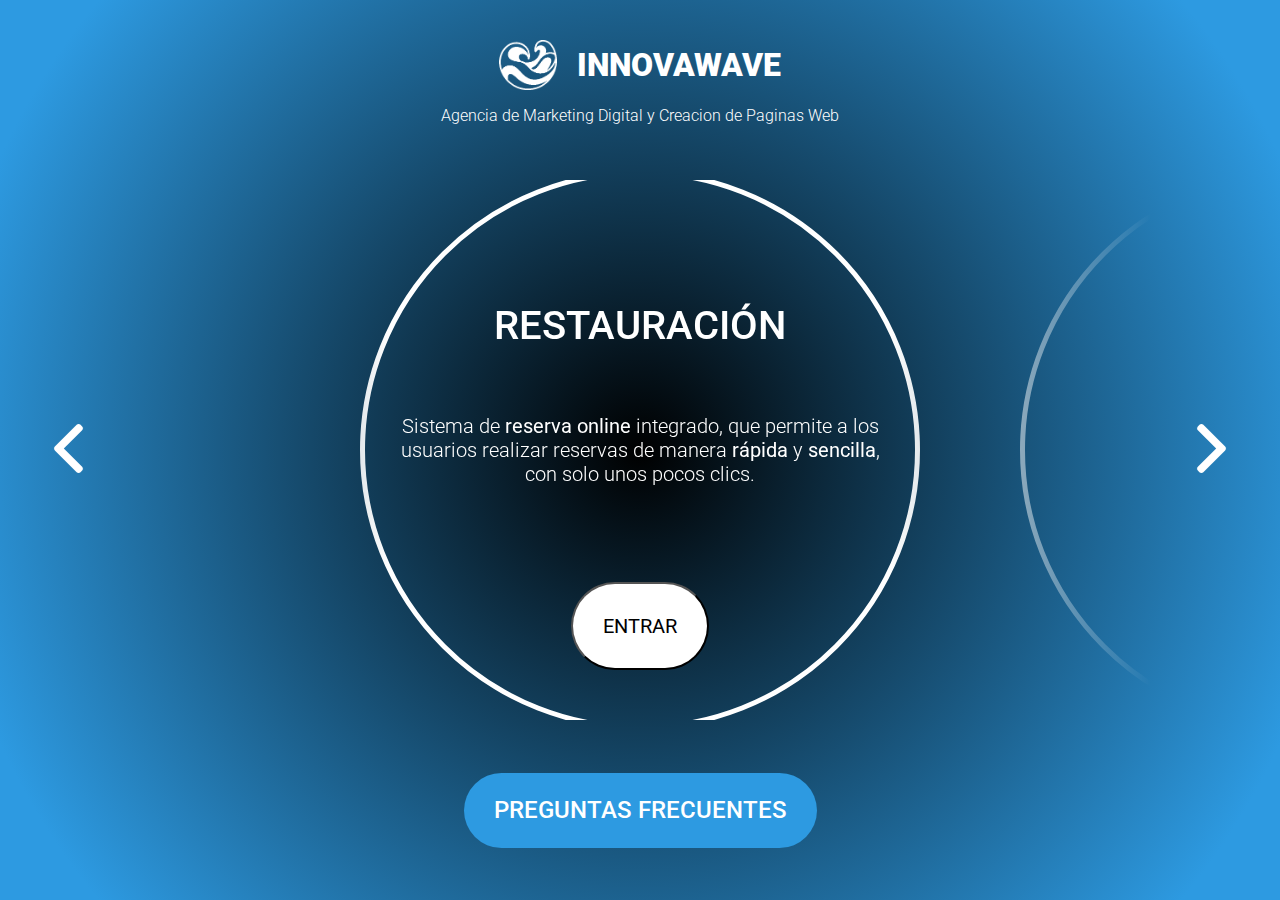
==== commit a5fa1301: "no fer zoom out" ====
--- a/index.html
+++ b/index.html
@@ -6,10 +6,13 @@
     <title>Innovawave</title>
 
     <link rel="stylesheet" href="./style.css">
+    <link rel="stylesheet" href="./tri.css">
+    <meta name="google" content="notranslate">
+    <meta name="viewport" content="width=device-width, initial-scale=1.0, maximum-scale=1.0, user-scalable=no">
 
-    <link rel="stylesheet" href="./tri.css">
+
 </head>
-<body style="overflow: hidden;">
+<body>
     <div style="height: 100%; width: 100%;">
         <div class="wrap">
             <div class="top">
--- a/style.css
+++ b/style.css
@@ -183,10 +183,10 @@
 
 body {
     background: #2d9ae1;
-    background-image: radial-gradient(circle at center, black 0%, #2d9ae1 100%);
-    width: 100%;
-    height: 100%;
+    background-image: radial-gradient(circle at center, black 0%, #2d9ae1 90%);
+    width: 100%;
     margin: 0;
+    overflow: hidden;
 }
 
 .wrap {
--- a/tri.css
+++ b/tri.css
@@ -1,15 +1,15 @@
 
-.tri:nth-child(101) {
-    border-top: 100px solid rgb(165.5732244382347 165.5732244382347 165.5732244382347);
-    transform: rotate(138deg) translate(0, 0) scale(0);
-    animation: anim1 21.41759941498257s infinite ease-in-out;
+.tri:nth-child(1) {
+    border-top: 100px solid rgb(52.82483352241307 52.82483352241307 52.82483352241307);
+    transform: rotate(138deg) translate(0, 0) scale(0);
+    animation: anim1 23.908890885259005s infinite ease-in-out;
     animation-delay: -0.2s;
 }
 
 @keyframes anim1 {
     0% {
         opacity: 1;
-        transform: rotate(200deg) translate(100vw, -59.90175416333565vh) scale(0.5025114651821676);
+        transform: rotate(200deg) translate(8.8519541235068vw, -100vh) scale(0.9564104576786954);
     }
     50%{
         opacity: 0.8;
@@ -21,16 +21,16 @@
 }
 
 .tri:nth-child(2) {
-    border-top: 100px solid rgb(99.63761744838388 99.63761744838388 99.63761744838388);
-    transform: rotate(138deg) translate(0, 0) scale(0);
-    animation: anim2 21.964935406643246s infinite ease-in-out;
+    border-top: 100px solid rgb(55.91463215056568 55.91463215056568 55.91463215056568);
+    transform: rotate(138deg) translate(0, 0) scale(0);
+    animation: anim2 20.738665673724498s infinite ease-in-out;
     animation-delay: -0.4s;
 }
 
 @keyframes anim2 {
     0% {
         opacity: 1;
-        transform: rotate(200deg) translate(100vw, -29.878794901319253vh) scale(0.7706151755021706);
+        transform: rotate(200deg) translate(27.491493016239488vw, 100vh) scale(0.8196753336843103);
     }
     50%{
         opacity: 0.8;
@@ -42,16 +42,16 @@
 }
 
 .tri:nth-child(3) {
-    border-top: 100px solid rgb(118.51971790821283 118.51971790821283 118.51971790821283);
-    transform: rotate(138deg) translate(0, 0) scale(0);
-    animation: anim3 23.224764731659246s infinite ease-in-out;
+    border-top: 100px solid rgb(98.6101296087374 98.6101296087374 98.6101296087374);
+    transform: rotate(138deg) translate(0, 0) scale(0);
+    animation: anim3 23.221203567151846s infinite ease-in-out;
     animation-delay: -0.6000000000000001s;
 }
 
 @keyframes anim3 {
     0% {
         opacity: 1;
-        transform: rotate(200deg) translate(-100vw, -8.652304694205306vh) scale(0.6793684196902915);
+        transform: rotate(200deg) translate(53.573118066678944vw, -100vh) scale(0.5796238298959082);
     }
     50%{
         opacity: 0.8;
@@ -63,16 +63,16 @@
 }
 
 .tri:nth-child(4) {
-    border-top: 100px solid rgb(161.01487404464223 161.01487404464223 161.01487404464223);
-    transform: rotate(138deg) translate(0, 0) scale(0);
-    animation: anim4 22.906073818775848s infinite ease-in-out;
+    border-top: 100px solid rgb(95.7831677711664 95.7831677711664 95.7831677711664);
+    transform: rotate(138deg) translate(0, 0) scale(0);
+    animation: anim4 22.8298542637835s infinite ease-in-out;
     animation-delay: -0.8s;
 }
 
 @keyframes anim4 {
     0% {
         opacity: 1;
-        transform: rotate(200deg) translate(34.376692619873495vw, -100vh) scale(0.9831577703192144);
+        transform: rotate(200deg) translate(-150vw, 1.2066035295291044vh) scale(0.5969872332375827);
     }
     50%{
         opacity: 0.8;
@@ -84,16 +84,16 @@
 }
 
 .tri:nth-child(5) {
-    border-top: 100px solid rgb(149.18310566302367 149.18310566302367 149.18310566302367);
-    transform: rotate(138deg) translate(0, 0) scale(0);
-    animation: anim5 24.462225425638678s infinite ease-in-out;
+    border-top: 100px solid rgb(198.47923586144 198.47923586144 198.47923586144);
+    transform: rotate(138deg) translate(0, 0) scale(0);
+    animation: anim5 23.115330631199345s infinite ease-in-out;
     animation-delay: -1s;
 }
 
 @keyframes anim5 {
     0% {
         opacity: 1;
-        transform: rotate(200deg) translate(100vw, 31.711202042409838vh) scale(0.6854546372040659);
+        transform: rotate(200deg) translate(9.461269436575222vw, 100vh) scale(0.5059009216073357);
     }
     50%{
         opacity: 0.8;
@@ -105,16 +105,16 @@
 }
 
 .tri:nth-child(6) {
-    border-top: 100px solid rgb(73.76622635952415 73.76622635952415 73.76622635952415);
-    transform: rotate(138deg) translate(0, 0) scale(0);
-    animation: anim6 24.16082105326231s infinite ease-in-out;
+    border-top: 100px solid rgb(190.81043513559638 190.81043513559638 190.81043513559638);
+    transform: rotate(138deg) translate(0, 0) scale(0);
+    animation: anim6 24.156077469244398s infinite ease-in-out;
     animation-delay: -1.2s;
 }
 
 @keyframes anim6 {
     0% {
         opacity: 1;
-        transform: rotate(200deg) translate(36.29511497782801vw, -100vh) scale(0.37253002184881256);
+        transform: rotate(200deg) translate(100vw, -37.16945464925963vh) scale(0.19058041879445659);
     }
     50%{
         opacity: 0.8;
@@ -126,16 +126,16 @@
 }
 
 .tri:nth-child(7) {
-    border-top: 100px solid rgb(168.6116820993153 168.6116820993153 168.6116820993153);
-    transform: rotate(138deg) translate(0, 0) scale(0);
-    animation: anim7 21.741863765653882s infinite ease-in-out;
+    border-top: 100px solid rgb(75.8771908627838 75.8771908627838 75.8771908627838);
+    transform: rotate(138deg) translate(0, 0) scale(0);
+    animation: anim7 24.848839343722105s infinite ease-in-out;
     animation-delay: -1.4s;
 }
 
 @keyframes anim7 {
     0% {
         opacity: 1;
-        transform: rotate(200deg) translate(-100vw, -26.253396309574903vh) scale(0.43773837989963316);
+        transform: rotate(200deg) translate(-34.8872087140252vw, 100vh) scale(0.2970158017783682);
     }
     50%{
         opacity: 0.8;
@@ -147,16 +147,16 @@
 }
 
 .tri:nth-child(8) {
-    border-top: 100px solid rgb(119.29677970292714 119.29677970292714 119.29677970292714);
-    transform: rotate(138deg) translate(0, 0) scale(0);
-    animation: anim8 24.912462069269868s infinite ease-in-out;
+    border-top: 100px solid rgb(96.82450359385265 96.82450359385265 96.82450359385265);
+    transform: rotate(138deg) translate(0, 0) scale(0);
+    animation: anim8 21.94007966772128s infinite ease-in-out;
     animation-delay: -1.5999999999999999s;
 }
 
 @keyframes anim8 {
     0% {
         opacity: 1;
-        transform: rotate(200deg) translate(55.72478708134487vw, -100vh) scale(0.6885408183423714);
+        transform: rotate(200deg) translate(25.809097875785582vw, -100vh) scale(0.42376383707309295);
     }
     50%{
         opacity: 0.8;
@@ -168,16 +168,16 @@
 }
 
 .tri:nth-child(9) {
-    border-top: 100px solid rgb(167.31074573575194 167.31074573575194 167.31074573575194);
-    transform: rotate(138deg) translate(0, 0) scale(0);
-    animation: anim9 23.434103556436952s infinite ease-in-out;
+    border-top: 100px solid rgb(116.68569615758652 116.68569615758652 116.68569615758652);
+    transform: rotate(138deg) translate(0, 0) scale(0);
+    animation: anim9 22.725216415445495s infinite ease-in-out;
     animation-delay: -1.7999999999999998s;
 }
 
 @keyframes anim9 {
     0% {
         opacity: 1;
-        transform: rotate(200deg) translate(-100vw, 30.454894641503884vh) scale(0.7151764301040597);
+        transform: rotate(200deg) translate(11.012566435920093vw, 100vh) scale(0.48768690710874363);
     }
     50%{
         opacity: 0.8;
@@ -189,16 +189,16 @@
 }
 
 .tri:nth-child(10) {
-    border-top: 100px solid rgb(122.34467347220622 122.34467347220622 122.34467347220622);
-    transform: rotate(138deg) translate(0, 0) scale(0);
-    animation: anim10 21.857454222939552s infinite ease-in-out;
+    border-top: 100px solid rgb(60.556567090413544 60.556567090413544 60.556567090413544);
+    transform: rotate(138deg) translate(0, 0) scale(0);
+    animation: anim10 22.739623426231688s infinite ease-in-out;
     animation-delay: -1.9999999999999998s;
 }
 
 @keyframes anim10 {
     0% {
         opacity: 1;
-        transform: rotate(200deg) translate(100vw, 1.7764332698117755vh) scale(0.82432773172482);
+        transform: rotate(200deg) translate(-7.583746514381438vw, 100vh) scale(0.6467296595072892);
     }
     50%{
         opacity: 0.8;
@@ -210,16 +210,16 @@
 }
 
 .tri:nth-child(11) {
-    border-top: 100px solid rgb(92.59677831479144 92.59677831479144 92.59677831479144);
-    transform: rotate(138deg) translate(0, 0) scale(0);
-    animation: anim11 24.914703667933033s infinite ease-in-out;
+    border-top: 100px solid rgb(176.2436301295709 176.2436301295709 176.2436301295709);
+    transform: rotate(138deg) translate(0, 0) scale(0);
+    animation: anim11 22.753952896748974s infinite ease-in-out;
     animation-delay: -2.1999999999999997s;
 }
 
 @keyframes anim11 {
     0% {
         opacity: 1;
-        transform: rotate(200deg) translate(-66.86090238972417vw, 100vh) scale(0.5440104480706319);
+        transform: rotate(200deg) translate(28.177049490466658vw, -100vh) scale(0.5364682039778117);
     }
     50%{
         opacity: 0.8;
@@ -231,16 +231,16 @@
 }
 
 .tri:nth-child(12) {
-    border-top: 100px solid rgb(149.16884757091447 149.16884757091447 149.16884757091447);
-    transform: rotate(138deg) translate(0, 0) scale(0);
-    animation: anim12 22.714253815284128s infinite ease-in-out;
+    border-top: 100px solid rgb(155.52680942723634 155.52680942723634 155.52680942723634);
+    transform: rotate(138deg) translate(0, 0) scale(0);
+    animation: anim12 22.928531315720544s infinite ease-in-out;
     animation-delay: -2.4s;
 }
 
 @keyframes anim12 {
     0% {
         opacity: 1;
-        transform: rotate(200deg) translate(-100vw, 45.30588534688397vh) scale(0.18734745051882354);
+        transform: rotate(200deg) translate(30.423660974411746vw, 100vh) scale(0.20177950229065977);
     }
     50%{
         opacity: 0.8;
@@ -252,16 +252,16 @@
 }
 
 .tri:nth-child(13) {
-    border-top: 100px solid rgb(59.93168877118337 59.93168877118337 59.93168877118337);
-    transform: rotate(138deg) translate(0, 0) scale(0);
-    animation: anim13 24.5926477664344s infinite ease-in-out;
+    border-top: 100px solid rgb(61.48204021777745 61.48204021777745 61.48204021777745);
+    transform: rotate(138deg) translate(0, 0) scale(0);
+    animation: anim13 22.176633876405198s infinite ease-in-out;
     animation-delay: -2.6s;
 }
 
 @keyframes anim13 {
     0% {
         opacity: 1;
-        transform: rotate(200deg) translate(-100vw, -12.90535693850753vh) scale(0.39152367684811895);
+        transform: rotate(200deg) translate(-49.99950107350287vw, -100vh) scale(0.588993222685688);
     }
     50%{
         opacity: 0.8;
@@ -273,16 +273,16 @@
 }
 
 .tri:nth-child(14) {
-    border-top: 100px solid rgb(128.21787112386247 128.21787112386247 128.21787112386247);
-    transform: rotate(138deg) translate(0, 0) scale(0);
-    animation: anim14 22.986268240539616s infinite ease-in-out;
+    border-top: 100px solid rgb(186.22867677038286 186.22867677038286 186.22867677038286);
+    transform: rotate(138deg) translate(0, 0) scale(0);
+    animation: anim14 20.782836248515213s infinite ease-in-out;
     animation-delay: -2.8000000000000003s;
 }
 
 @keyframes anim14 {
     0% {
         opacity: 1;
-        transform: rotate(200deg) translate(68.78472017092781vw, -100vh) scale(0.8810141262380246);
+        transform: rotate(200deg) translate(-38.95241795266932vw, -100vh) scale(0.4106603354193086);
     }
     50%{
         opacity: 0.8;
@@ -294,16 +294,16 @@
 }
 
 .tri:nth-child(15) {
-    border-top: 100px solid rgb(74.53632971800735 74.53632971800735 74.53632971800735);
-    transform: rotate(138deg) translate(0, 0) scale(0);
-    animation: anim15 20.308605870520235s infinite ease-in-out;
+    border-top: 100px solid rgb(191.28777357124915 191.28777357124915 191.28777357124915);
+    transform: rotate(138deg) translate(0, 0) scale(0);
+    animation: anim15 21.98602019615659s infinite ease-in-out;
     animation-delay: -3.0000000000000004s;
 }
 
 @keyframes anim15 {
     0% {
         opacity: 1;
-        transform: rotate(200deg) translate(-66.09101314163175vw, 100vh) scale(0.7362014969774162);
+        transform: rotate(200deg) translate(-27.0476043810365vw, 100vh) scale(0.8314552002933433);
     }
     50%{
         opacity: 0.8;
@@ -315,16 +315,16 @@
 }
 
 .tri:nth-child(16) {
-    border-top: 100px solid rgb(69.38439774320835 69.38439774320835 69.38439774320835);
-    transform: rotate(138deg) translate(0, 0) scale(0);
-    animation: anim16 21.24586567313592s infinite ease-in-out;
+    border-top: 100px solid rgb(107.60544979526831 107.60544979526831 107.60544979526831);
+    transform: rotate(138deg) translate(0, 0) scale(0);
+    animation: anim16 20.266984643718217s infinite ease-in-out;
     animation-delay: -3.2000000000000006s;
 }
 
 @keyframes anim16 {
     0% {
         opacity: 1;
-        transform: rotate(200deg) translate(-100vw, -62.782012142999676vh) scale(0.9537833108368041);
+        transform: rotate(200deg) translate(3.38699055897537vw, 100vh) scale(0.4825296657473064);
     }
     50%{
         opacity: 0.8;
@@ -336,16 +336,16 @@
 }
 
 .tri:nth-child(17) {
-    border-top: 100px solid rgb(79.2615572633459 79.2615572633459 79.2615572633459);
-    transform: rotate(138deg) translate(0, 0) scale(0);
-    animation: anim17 20.391353784061074s infinite ease-in-out;
+    border-top: 100px solid rgb(73.41788750448113 73.41788750448113 73.41788750448113);
+    transform: rotate(138deg) translate(0, 0) scale(0);
+    animation: anim17 20.691727685173205s infinite ease-in-out;
     animation-delay: -3.400000000000001s;
 }
 
 @keyframes anim17 {
     0% {
         opacity: 1;
-        transform: rotate(200deg) translate(-100vw, -27.653795429732845vh) scale(0.9269674566028628);
+        transform: rotate(200deg) translate(-31.458863401405324vw, -100vh) scale(0.21114518495037074);
     }
     50%{
         opacity: 0.8;
@@ -357,16 +357,16 @@
 }
 
 .tri:nth-child(18) {
-    border-top: 100px solid rgb(83.5605515617812 83.5605515617812 83.5605515617812);
-    transform: rotate(138deg) translate(0, 0) scale(0);
-    animation: anim18 22.905786113195784s infinite ease-in-out;
+    border-top: 100px solid rgb(191.01876478594536 191.01876478594536 191.01876478594536);
+    transform: rotate(138deg) translate(0, 0) scale(0);
+    animation: anim18 24.33515758888116s infinite ease-in-out;
     animation-delay: -3.600000000000001s;
 }
 
 @keyframes anim18 {
     0% {
         opacity: 1;
-        transform: rotate(200deg) translate(100vw, -44.200165308259vh) scale(0.646285199203474);
+        transform: rotate(200deg) translate(11.852714133756336vw, 100vh) scale(0.8272962387643538);
     }
     50%{
         opacity: 0.8;
@@ -378,16 +378,16 @@
 }
 
 .tri:nth-child(19) {
-    border-top: 100px solid rgb(186.31540827973348 186.31540827973348 186.31540827973348);
-    transform: rotate(138deg) translate(0, 0) scale(0);
-    animation: anim19 24.742703854471806s infinite ease-in-out;
+    border-top: 100px solid rgb(99.09046053470391 99.09046053470391 99.09046053470391);
+    transform: rotate(138deg) translate(0, 0) scale(0);
+    animation: anim19 22.43159738220988s infinite ease-in-out;
     animation-delay: -3.800000000000001s;
 }
 
 @keyframes anim19 {
     0% {
         opacity: 1;
-        transform: rotate(200deg) translate(3.3009994197638406vw, 100vh) scale(0.7967317388253515);
+        transform: rotate(200deg) translate(100vw, -65.84940557224624vh) scale(0.13061641872858254);
     }
     50%{
         opacity: 0.8;
@@ -399,16 +399,16 @@
 }
 
 .tri:nth-child(20) {
-    border-top: 100px solid rgb(93.80281275150796 93.80281275150796 93.80281275150796);
-    transform: rotate(138deg) translate(0, 0) scale(0);
-    animation: anim20 21.61538342477615s infinite ease-in-out;
+    border-top: 100px solid rgb(102.6826574404742 102.6826574404742 102.6826574404742);
+    transform: rotate(138deg) translate(0, 0) scale(0);
+    animation: anim20 24.901399663327393s infinite ease-in-out;
     animation-delay: -4.000000000000001s;
 }
 
 @keyframes anim20 {
     0% {
         opacity: 1;
-        transform: rotate(200deg) translate(-100vw, 17.35235369692157vh) scale(0.45489209400356057);
+        transform: rotate(200deg) translate(50.53770329808172vw, -100vh) scale(0.28026040291675663);
     }
     50%{
         opacity: 0.8;
@@ -420,16 +420,16 @@
 }
 
 .tri:nth-child(21) {
-    border-top: 100px solid rgb(199.36138293745742 199.36138293745742 199.36138293745742);
-    transform: rotate(138deg) translate(0, 0) scale(0);
-    animation: anim21 22.097997655453934s infinite ease-in-out;
+    border-top: 100px solid rgb(130.3589644017416 130.3589644017416 130.3589644017416);
+    transform: rotate(138deg) translate(0, 0) scale(0);
+    animation: anim21 22.788439879178746s infinite ease-in-out;
     animation-delay: -4.200000000000001s;
 }
 
 @keyframes anim21 {
     0% {
         opacity: 1;
-        transform: rotate(200deg) translate(100vw, 66.65343657076531vh) scale(0.4698296433641248);
+        transform: rotate(200deg) translate(-150vw, 28.513635852480846vh) scale(0.923261206381984);
     }
     50%{
         opacity: 0.8;
@@ -441,16 +441,16 @@
 }
 
 .tri:nth-child(22) {
-    border-top: 100px solid rgb(51.7597729466673 51.7597729466673 51.7597729466673);
-    transform: rotate(138deg) translate(0, 0) scale(0);
-    animation: anim22 23.42531418919108s infinite ease-in-out;
+    border-top: 100px solid rgb(144.02237889479818 144.02237889479818 144.02237889479818);
+    transform: rotate(138deg) translate(0, 0) scale(0);
+    animation: anim22 20.400564466284905s infinite ease-in-out;
     animation-delay: -4.400000000000001s;
 }
 
 @keyframes anim22 {
     0% {
         opacity: 1;
-        transform: rotate(200deg) translate(-100vw, -65.94029759672905vh) scale(0.2760019405334583);
+        transform: rotate(200deg) translate(-150vw, -17.777407930434293vh) scale(0.9006744072159617);
     }
     50%{
         opacity: 0.8;
@@ -462,16 +462,16 @@
 }
 
 .tri:nth-child(23) {
-    border-top: 100px solid rgb(182.6609096092052 182.6609096092052 182.6609096092052);
-    transform: rotate(138deg) translate(0, 0) scale(0);
-    animation: anim23 20.268364234932182s infinite ease-in-out;
+    border-top: 100px solid rgb(96.61512061082354 96.61512061082354 96.61512061082354);
+    transform: rotate(138deg) translate(0, 0) scale(0);
+    animation: anim23 24.759795837257208s infinite ease-in-out;
     animation-delay: -4.600000000000001s;
 }
 
 @keyframes anim23 {
     0% {
         opacity: 1;
-        transform: rotate(200deg) translate(100vw, 15.21241365626041vh) scale(0.9413627010751778);
+        transform: rotate(200deg) translate(-150vw, 28.221323587527266vh) scale(0.13344492185869286);
     }
     50%{
         opacity: 0.8;
@@ -483,16 +483,16 @@
 }
 
 .tri:nth-child(24) {
-    border-top: 100px solid rgb(119.26572412408386 119.26572412408386 119.26572412408386);
-    transform: rotate(138deg) translate(0, 0) scale(0);
-    animation: anim24 24.12967142559136s infinite ease-in-out;
+    border-top: 100px solid rgb(58.264588702625176 58.264588702625176 58.264588702625176);
+    transform: rotate(138deg) translate(0, 0) scale(0);
+    animation: anim24 20.994364694351503s infinite ease-in-out;
     animation-delay: -4.800000000000002s;
 }
 
 @keyframes anim24 {
     0% {
         opacity: 1;
-        transform: rotate(200deg) translate(-100vw, -54.65798171386545vh) scale(0.3140222547293381);
+        transform: rotate(200deg) translate(56.009769007329524vw, -100vh) scale(0.9604950789747502);
     }
     50%{
         opacity: 0.8;
@@ -504,16 +504,16 @@
 }
 
 .tri:nth-child(25) {
-    border-top: 100px solid rgb(187.68436704254552 187.68436704254552 187.68436704254552);
-    transform: rotate(138deg) translate(0, 0) scale(0);
-    animation: anim25 24.44659594512285s infinite ease-in-out;
+    border-top: 100px solid rgb(125.07728873958574 125.07728873958574 125.07728873958574);
+    transform: rotate(138deg) translate(0, 0) scale(0);
+    animation: anim25 21.681815882848113s infinite ease-in-out;
     animation-delay: -5.000000000000002s;
 }
 
 @keyframes anim25 {
     0% {
         opacity: 1;
-        transform: rotate(200deg) translate(100vw, -0.38845640605899234vh) scale(0.5944992785001155);
+        transform: rotate(200deg) translate(38.02427949577566vw, 100vh) scale(0.34923757519589743);
     }
     50%{
         opacity: 0.8;
@@ -525,16 +525,16 @@
 }
 
 .tri:nth-child(26) {
-    border-top: 100px solid rgb(99.33404836959005 99.33404836959005 99.33404836959005);
-    transform: rotate(138deg) translate(0, 0) scale(0);
-    animation: anim26 23.881235061404077s infinite ease-in-out;
+    border-top: 100px solid rgb(182.20436009156376 182.20436009156376 182.20436009156376);
+    transform: rotate(138deg) translate(0, 0) scale(0);
+    animation: anim26 22.06918865043764s infinite ease-in-out;
     animation-delay: -5.200000000000002s;
 }
 
 @keyframes anim26 {
     0% {
         opacity: 1;
-        transform: rotate(200deg) translate(-25.721325198071938vw, 100vh) scale(0.5073991108619486);
+        transform: rotate(200deg) translate(18.752553901521736vw, -100vh) scale(0.7396625044821842);
     }
     50%{
         opacity: 0.8;
@@ -546,16 +546,16 @@
 }
 
 .tri:nth-child(27) {
-    border-top: 100px solid rgb(103.64242720040767 103.64242720040767 103.64242720040767);
-    transform: rotate(138deg) translate(0, 0) scale(0);
-    animation: anim27 20.468688951178716s infinite ease-in-out;
+    border-top: 100px solid rgb(99.82130422041466 99.82130422041466 99.82130422041466);
+    transform: rotate(138deg) translate(0, 0) scale(0);
+    animation: anim27 23.931969812736s infinite ease-in-out;
     animation-delay: -5.400000000000002s;
 }
 
 @keyframes anim27 {
     0% {
         opacity: 1;
-        transform: rotate(200deg) translate(100vw, 37.8973807540536vh) scale(0.3286273177813598);
+        transform: rotate(200deg) translate(-2.2525493412234994vw, -100vh) scale(0.2046462885988827);
     }
     50%{
         opacity: 0.8;
@@ -567,16 +567,16 @@
 }
 
 .tri:nth-child(28) {
-    border-top: 100px solid rgb(147.34072316502198 147.34072316502198 147.34072316502198);
-    transform: rotate(138deg) translate(0, 0) scale(0);
-    animation: anim28 20.50657950663065s infinite ease-in-out;
+    border-top: 100px solid rgb(101.56864089442458 101.56864089442458 101.56864089442458);
+    transform: rotate(138deg) translate(0, 0) scale(0);
+    animation: anim28 23.84877332990952s infinite ease-in-out;
     animation-delay: -5.600000000000002s;
 }
 
 @keyframes anim28 {
     0% {
         opacity: 1;
-        transform: rotate(200deg) translate(-3.5494163428440686vw, 100vh) scale(0.10369130587244697);
+        transform: rotate(200deg) translate(3.2272364240404414vw, -100vh) scale(0.46126594402131693);
     }
     50%{
         opacity: 0.8;
@@ -588,16 +588,16 @@
 }
 
 .tri:nth-child(29) {
-    border-top: 100px solid rgb(94.30831545928349 94.30831545928349 94.30831545928349);
-    transform: rotate(138deg) translate(0, 0) scale(0);
-    animation: anim29 20.201539016426793s infinite ease-in-out;
+    border-top: 100px solid rgb(119.62553997796456 119.62553997796456 119.62553997796456);
+    transform: rotate(138deg) translate(0, 0) scale(0);
+    animation: anim29 22.88103590644029s infinite ease-in-out;
     animation-delay: -5.8000000000000025s;
 }
 
 @keyframes anim29 {
     0% {
         opacity: 1;
-        transform: rotate(200deg) translate(100vw, -37.84891771432211vh) scale(0.4829145076570336);
+        transform: rotate(200deg) translate(100vw, 51.734947354257244vh) scale(0.4611061267609651);
     }
     50%{
         opacity: 0.8;
@@ -609,16 +609,16 @@
 }
 
 .tri:nth-child(30) {
-    border-top: 100px solid rgb(93.34931433981504 93.34931433981504 93.34931433981504);
-    transform: rotate(138deg) translate(0, 0) scale(0);
-    animation: anim30 22.507325509564204s infinite ease-in-out;
+    border-top: 100px solid rgb(76.28275151643214 76.28275151643214 76.28275151643214);
+    transform: rotate(138deg) translate(0, 0) scale(0);
+    animation: anim30 21.72100578359909s infinite ease-in-out;
     animation-delay: -6.000000000000003s;
 }
 
 @keyframes anim30 {
     0% {
         opacity: 1;
-        transform: rotate(200deg) translate(21.983262639846657vw, 100vh) scale(0.10775187544180687);
+        transform: rotate(200deg) translate(100vw, -14.774072555362999vh) scale(0.7162822946294335);
     }
     50%{
         opacity: 0.8;
@@ -630,16 +630,16 @@
 }
 
 .tri:nth-child(31) {
-    border-top: 100px solid rgb(111.32484733241353 111.32484733241353 111.32484733241353);
-    transform: rotate(138deg) translate(0, 0) scale(0);
-    animation: anim31 24.06833422954759s infinite ease-in-out;
+    border-top: 100px solid rgb(107.35596273912029 107.35596273912029 107.35596273912029);
+    transform: rotate(138deg) translate(0, 0) scale(0);
+    animation: anim31 21.793527053680673s infinite ease-in-out;
     animation-delay: -6.200000000000003s;
 }
 
 @keyframes anim31 {
     0% {
         opacity: 1;
-        transform: rotate(200deg) translate(23.70053726350625vw, -100vh) scale(0.37279305894227);
+        transform: rotate(200deg) translate(100vw, -65.52833611797126vh) scale(0.35301877734596676);
     }
     50%{
         opacity: 0.8;
@@ -651,16 +651,16 @@
 }
 
 .tri:nth-child(32) {
-    border-top: 100px solid rgb(184.3241928557566 184.3241928557566 184.3241928557566);
-    transform: rotate(138deg) translate(0, 0) scale(0);
-    animation: anim32 21.452957531180317s infinite ease-in-out;
+    border-top: 100px solid rgb(155.81055502139918 155.81055502139918 155.81055502139918);
+    transform: rotate(138deg) translate(0, 0) scale(0);
+    animation: anim32 24.135640960304745s infinite ease-in-out;
     animation-delay: -6.400000000000003s;
 }
 
 @keyframes anim32 {
     0% {
         opacity: 1;
-        transform: rotate(200deg) translate(-8.816962660893985vw, 100vh) scale(0.20688436116992653);
+        transform: rotate(200deg) translate(56.34708913455226vw, 100vh) scale(0.2123642798637301);
     }
     50%{
         opacity: 0.8;
@@ -672,16 +672,16 @@
 }
 
 .tri:nth-child(33) {
-    border-top: 100px solid rgb(57.00515542826632 57.00515542826632 57.00515542826632);
-    transform: rotate(138deg) translate(0, 0) scale(0);
-    animation: anim33 21.93506237910736s infinite ease-in-out;
+    border-top: 100px solid rgb(60.42371262434642 60.42371262434642 60.42371262434642);
+    transform: rotate(138deg) translate(0, 0) scale(0);
+    animation: anim33 21.498631524391218s infinite ease-in-out;
     animation-delay: -6.600000000000003s;
 }
 
 @keyframes anim33 {
     0% {
         opacity: 1;
-        transform: rotate(200deg) translate(58.45824373985542vw, 100vh) scale(0.5308889096351527);
+        transform: rotate(200deg) translate(-150vw, -7.5674844470159215vh) scale(0.3392093647513675);
     }
     50%{
         opacity: 0.8;
@@ -693,16 +693,16 @@
 }
 
 .tri:nth-child(34) {
-    border-top: 100px solid rgb(53.85476580813565 53.85476580813565 53.85476580813565);
-    transform: rotate(138deg) translate(0, 0) scale(0);
-    animation: anim34 21.594029687941298s infinite ease-in-out;
+    border-top: 100px solid rgb(107.7336911238838 107.7336911238838 107.7336911238838);
+    transform: rotate(138deg) translate(0, 0) scale(0);
+    animation: anim34 24.528679096883984s infinite ease-in-out;
     animation-delay: -6.800000000000003s;
 }
 
 @keyframes anim34 {
     0% {
         opacity: 1;
-        transform: rotate(200deg) translate(49.217646230455685vw, 100vh) scale(0.5560593628579602);
+        transform: rotate(200deg) translate(-150vw, 3.6990871345516325vh) scale(0.875538283896092);
     }
     50%{
         opacity: 0.8;
@@ -714,16 +714,16 @@
 }
 
 .tri:nth-child(35) {
-    border-top: 100px solid rgb(108.557495702468 108.557495702468 108.557495702468);
-    transform: rotate(138deg) translate(0, 0) scale(0);
-    animation: anim35 20.65350898976115s infinite ease-in-out;
+    border-top: 100px solid rgb(189.6023773333013 189.6023773333013 189.6023773333013);
+    transform: rotate(138deg) translate(0, 0) scale(0);
+    animation: anim35 23.235536649217128s infinite ease-in-out;
     animation-delay: -7.0000000000000036s;
 }
 
 @keyframes anim35 {
     0% {
         opacity: 1;
-        transform: rotate(200deg) translate(100vw, -20.4246224424284vh) scale(0.4306681575196567);
+        transform: rotate(200deg) translate(100vw, -38.1753156669584vh) scale(0.2364466216858816);
     }
     50%{
         opacity: 0.8;
@@ -735,16 +735,16 @@
 }
 
 .tri:nth-child(36) {
-    border-top: 100px solid rgb(79.19105327306393 79.19105327306393 79.19105327306393);
-    transform: rotate(138deg) translate(0, 0) scale(0);
-    animation: anim36 21.36010845487112s infinite ease-in-out;
+    border-top: 100px solid rgb(186.5161185755028 186.5161185755028 186.5161185755028);
+    transform: rotate(138deg) translate(0, 0) scale(0);
+    animation: anim36 23.135496793139758s infinite ease-in-out;
     animation-delay: -7.200000000000004s;
 }
 
 @keyframes anim36 {
     0% {
         opacity: 1;
-        transform: rotate(200deg) translate(100vw, 15.40092229743506vh) scale(0.5950286669737023);
+        transform: rotate(200deg) translate(-150vw, 14.434920156442473vh) scale(0.5807554923781357);
     }
     50%{
         opacity: 0.8;
@@ -756,16 +756,16 @@
 }
 
 .tri:nth-child(37) {
-    border-top: 100px solid rgb(107.43099830852664 107.43099830852664 107.43099830852664);
-    transform: rotate(138deg) translate(0, 0) scale(0);
-    animation: anim37 22.360631673355858s infinite ease-in-out;
+    border-top: 100px solid rgb(105.01898760483601 105.01898760483601 105.01898760483601);
+    transform: rotate(138deg) translate(0, 0) scale(0);
+    animation: anim37 20.805920085629843s infinite ease-in-out;
     animation-delay: -7.400000000000004s;
 }
 
 @keyframes anim37 {
     0% {
         opacity: 1;
-        transform: rotate(200deg) translate(-63.11976358545709vw, 100vh) scale(0.8144203996531161);
+        transform: rotate(200deg) translate(100vw, -63.294858393514794vh) scale(0.7050323337846803);
     }
     50%{
         opacity: 0.8;
@@ -777,16 +777,16 @@
 }
 
 .tri:nth-child(38) {
-    border-top: 100px solid rgb(98.50662207898456 98.50662207898456 98.50662207898456);
-    transform: rotate(138deg) translate(0, 0) scale(0);
-    animation: anim38 20.841594604886154s infinite ease-in-out;
+    border-top: 100px solid rgb(140.2275758878164 140.2275758878164 140.2275758878164);
+    transform: rotate(138deg) translate(0, 0) scale(0);
+    animation: anim38 24.559602798053785s infinite ease-in-out;
     animation-delay: -7.600000000000004s;
 }
 
 @keyframes anim38 {
     0% {
         opacity: 1;
-        transform: rotate(200deg) translate(-100vw, -55.519051753594944vh) scale(0.3359720169472493);
+        transform: rotate(200deg) translate(-47.03573079308984vw, 100vh) scale(0.8682222982256765);
     }
     50%{
         opacity: 0.8;
@@ -798,16 +798,16 @@
 }
 
 .tri:nth-child(39) {
-    border-top: 100px solid rgb(186.93980916016923 186.93980916016923 186.93980916016923);
-    transform: rotate(138deg) translate(0, 0) scale(0);
-    animation: anim39 20.451078085116038s infinite ease-in-out;
+    border-top: 100px solid rgb(97.88239128763068 97.88239128763068 97.88239128763068);
+    transform: rotate(138deg) translate(0, 0) scale(0);
+    animation: anim39 21.208813748371526s infinite ease-in-out;
     animation-delay: -7.800000000000004s;
 }
 
 @keyframes anim39 {
     0% {
         opacity: 1;
-        transform: rotate(200deg) translate(-100vw, -5.822552878984396vh) scale(0.15658029260921463);
+        transform: rotate(200deg) translate(-150vw, 3.3118027341556626vh) scale(0.3969185118563834);
     }
     50%{
         opacity: 0.8;
@@ -819,16 +819,16 @@
 }
 
 .tri:nth-child(40) {
-    border-top: 100px solid rgb(168.4752153253494 168.4752153253494 168.4752153253494);
-    transform: rotate(138deg) translate(0, 0) scale(0);
-    animation: anim40 22.398113312767368s infinite ease-in-out;
+    border-top: 100px solid rgb(135.1792590378642 135.1792590378642 135.1792590378642);
+    transform: rotate(138deg) translate(0, 0) scale(0);
+    animation: anim40 22.4329317701378s infinite ease-in-out;
     animation-delay: -8.000000000000004s;
 }
 
 @keyframes anim40 {
     0% {
         opacity: 1;
-        transform: rotate(200deg) translate(-100vw, -51.79147176527914vh) scale(0.8682796201861508);
+        transform: rotate(200deg) translate(61.618406078776616vw, 100vh) scale(0.6717494691733037);
     }
     50%{
         opacity: 0.8;
@@ -840,16 +840,16 @@
 }
 
 .tri:nth-child(41) {
-    border-top: 100px solid rgb(138.4505659912333 138.4505659912333 138.4505659912333);
-    transform: rotate(138deg) translate(0, 0) scale(0);
-    animation: anim41 23.1878947891319s infinite ease-in-out;
+    border-top: 100px solid rgb(55.88088577941813 55.88088577941813 55.88088577941813);
+    transform: rotate(138deg) translate(0, 0) scale(0);
+    animation: anim41 23.049979297199535s infinite ease-in-out;
     animation-delay: -8.200000000000003s;
 }
 
 @keyframes anim41 {
     0% {
         opacity: 1;
-        transform: rotate(200deg) translate(100vw, -23.155411762696808vh) scale(0.11644332806357571);
+        transform: rotate(200deg) translate(45.11463270413316vw, 100vh) scale(0.4767290809045551);
     }
     50%{
         opacity: 0.8;
@@ -861,16 +861,16 @@
 }
 
 .tri:nth-child(42) {
-    border-top: 100px solid rgb(158.09003147530518 158.09003147530518 158.09003147530518);
-    transform: rotate(138deg) translate(0, 0) scale(0);
-    animation: anim42 22.111368989872698s infinite ease-in-out;
+    border-top: 100px solid rgb(185.4085951576984 185.4085951576984 185.4085951576984);
+    transform: rotate(138deg) translate(0, 0) scale(0);
+    animation: anim42 20.826054409556924s infinite ease-in-out;
     animation-delay: -8.400000000000002s;
 }
 
 @keyframes anim42 {
     0% {
         opacity: 1;
-        transform: rotate(200deg) translate(-50.43475708469181vw, 100vh) scale(0.17028408391614563);
+        transform: rotate(200deg) translate(100vw, 47.753224559627824vh) scale(0.7134054070154249);
     }
     50%{
         opacity: 0.8;
@@ -882,16 +882,16 @@
 }
 
 .tri:nth-child(43) {
-    border-top: 100px solid rgb(109.06652014428569 109.06652014428569 109.06652014428569);
-    transform: rotate(138deg) translate(0, 0) scale(0);
-    animation: anim43 20.856001603437992s infinite ease-in-out;
+    border-top: 100px solid rgb(177.03059459570522 177.03059459570522 177.03059459570522);
+    transform: rotate(138deg) translate(0, 0) scale(0);
+    animation: anim43 24.70103785455335s infinite ease-in-out;
     animation-delay: -8.600000000000001s;
 }
 
 @keyframes anim43 {
     0% {
         opacity: 1;
-        transform: rotate(200deg) translate(-100vw, -19.329368071283582vh) scale(0.1782393605101495);
+        transform: rotate(200deg) translate(47.46387063749506vw, 100vh) scale(0.9093942548559755);
     }
     50%{
         opacity: 0.8;
@@ -903,16 +903,16 @@
 }
 
 .tri:nth-child(44) {
-    border-top: 100px solid rgb(133.81942706099562 133.81942706099562 133.81942706099562);
-    transform: rotate(138deg) translate(0, 0) scale(0);
-    animation: anim44 22.407483992074273s infinite ease-in-out;
+    border-top: 100px solid rgb(192.58722528957517 192.58722528957517 192.58722528957517);
+    transform: rotate(138deg) translate(0, 0) scale(0);
+    animation: anim44 22.378725191447582s infinite ease-in-out;
     animation-delay: -8.8s;
 }
 
 @keyframes anim44 {
     0% {
         opacity: 1;
-        transform: rotate(200deg) translate(-21.577919997680254vw, -100vh) scale(0.7991840759114082);
+        transform: rotate(200deg) translate(7.094527929213314vw, 100vh) scale(0.4073294260010185);
     }
     50%{
         opacity: 0.8;
@@ -924,16 +924,16 @@
 }
 
 .tri:nth-child(45) {
-    border-top: 100px solid rgb(142.0807722610321 142.0807722610321 142.0807722610321);
-    transform: rotate(138deg) translate(0, 0) scale(0);
-    animation: anim45 22.34485821995364s infinite ease-in-out;
+    border-top: 100px solid rgb(199.96735232206163 199.96735232206163 199.96735232206163);
+    transform: rotate(138deg) translate(0, 0) scale(0);
+    animation: anim45 20.134646422993487s infinite ease-in-out;
     animation-delay: -9s;
 }
 
 @keyframes anim45 {
     0% {
         opacity: 1;
-        transform: rotate(200deg) translate(38.08929427795384vw, 100vh) scale(0.96286955516875);
+        transform: rotate(200deg) translate(65.919238395133vw, -100vh) scale(0.803983777946113);
     }
     50%{
         opacity: 0.8;
@@ -945,16 +945,16 @@
 }
 
 .tri:nth-child(46) {
-    border-top: 100px solid rgb(60.587916905707274 60.587916905707274 60.587916905707274);
-    transform: rotate(138deg) translate(0, 0) scale(0);
-    animation: anim46 22.883380189509744s infinite ease-in-out;
+    border-top: 100px solid rgb(130.34859836884 130.34859836884 130.34859836884);
+    transform: rotate(138deg) translate(0, 0) scale(0);
+    animation: anim46 21.505041802212272s infinite ease-in-out;
     animation-delay: -9.2s;
 }
 
 @keyframes anim46 {
     0% {
         opacity: 1;
-        transform: rotate(200deg) translate(100vw, -67.99366873657276vh) scale(0.6962838335401824);
+        transform: rotate(200deg) translate(-24.025836549645987vw, 100vh) scale(0.3071179725568556);
     }
     50%{
         opacity: 0.8;
@@ -966,16 +966,16 @@
 }
 
 .tri:nth-child(47) {
-    border-top: 100px solid rgb(62.126266716607276 62.126266716607276 62.126266716607276);
-    transform: rotate(138deg) translate(0, 0) scale(0);
-    animation: anim47 23.410360222859904s infinite ease-in-out;
+    border-top: 100px solid rgb(148.84543105986273 148.84543105986273 148.84543105986273);
+    transform: rotate(138deg) translate(0, 0) scale(0);
+    animation: anim47 23.148542347876724s infinite ease-in-out;
     animation-delay: -9.399999999999999s;
 }
 
 @keyframes anim47 {
     0% {
         opacity: 1;
-        transform: rotate(200deg) translate(100vw, -17.284577474928525vh) scale(0.8189614099551874);
+        transform: rotate(200deg) translate(43.11546342586796vw, 100vh) scale(0.9386135955211593);
     }
     50%{
         opacity: 0.8;
@@ -987,16 +987,16 @@
 }
 
 .tri:nth-child(48) {
-    border-top: 100px solid rgb(132.3521002236225 132.3521002236225 132.3521002236225);
-    transform: rotate(138deg) translate(0, 0) scale(0);
-    animation: anim48 24.371877313922447s infinite ease-in-out;
+    border-top: 100px solid rgb(125.6274075604658 125.6274075604658 125.6274075604658);
+    transform: rotate(138deg) translate(0, 0) scale(0);
+    animation: anim48 21.114182999564683s infinite ease-in-out;
     animation-delay: -9.599999999999998s;
 }
 
 @keyframes anim48 {
     0% {
         opacity: 1;
-        transform: rotate(200deg) translate(47.69218726755689vw, 100vh) scale(0.12956448291960915);
+        transform: rotate(200deg) translate(-150vw, -15.455093852469787vh) scale(0.749671818516148);
     }
     50%{
         opacity: 0.8;
@@ -1008,16 +1008,16 @@
 }
 
 .tri:nth-child(49) {
-    border-top: 100px solid rgb(56.28162495365456 56.28162495365456 56.28162495365456);
-    transform: rotate(138deg) translate(0, 0) scale(0);
-    animation: anim49 22.388012628164773s infinite ease-in-out;
+    border-top: 100px solid rgb(96.43594615336306 96.43594615336306 96.43594615336306);
+    transform: rotate(138deg) translate(0, 0) scale(0);
+    animation: anim49 22.638810458671948s infinite ease-in-out;
     animation-delay: -9.799999999999997s;
 }
 
 @keyframes anim49 {
     0% {
         opacity: 1;
-        transform: rotate(200deg) translate(60.82259942302417vw, -100vh) scale(0.8153417644741776);
+        transform: rotate(200deg) translate(-150vw, 14.073354527299017vh) scale(0.3835615303768368);
     }
     50%{
         opacity: 0.8;
@@ -1029,16 +1029,16 @@
 }
 
 .tri:nth-child(50) {
-    border-top: 100px solid rgb(173.6670382000703 173.6670382000703 173.6670382000703);
-    transform: rotate(138deg) translate(0, 0) scale(0);
-    animation: anim50 20.540099364545707s infinite ease-in-out;
+    border-top: 100px solid rgb(170.4449159523955 170.4449159523955 170.4449159523955);
+    transform: rotate(138deg) translate(0, 0) scale(0);
+    animation: anim50 24.977640501361165s infinite ease-in-out;
     animation-delay: -9.999999999999996s;
 }
 
 @keyframes anim50 {
     0% {
         opacity: 1;
-        transform: rotate(200deg) translate(24.01951387850265vw, 100vh) scale(0.9401217717415771);
+        transform: rotate(200deg) translate(-150vw, -64.69598776827287vh) scale(0.13907741766158632);
     }
     50%{
         opacity: 0.8;
@@ -1050,16 +1050,16 @@
 }
 
 .tri:nth-child(51) {
-    border-top: 100px solid rgb(177.75457420336377 177.75457420336377 177.75457420336377);
-    transform: rotate(138deg) translate(0, 0) scale(0);
-    animation: anim51 23.985496938764054s infinite ease-in-out;
+    border-top: 100px solid rgb(196.1277249812382 196.1277249812382 196.1277249812382);
+    transform: rotate(138deg) translate(0, 0) scale(0);
+    animation: anim51 23.68911390419482s infinite ease-in-out;
     animation-delay: -10.199999999999996s;
 }
 
 @keyframes anim51 {
     0% {
         opacity: 1;
-        transform: rotate(200deg) translate(100vw, -14.272387474595007vh) scale(0.904854768379709);
+        transform: rotate(200deg) translate(66.40670122812205vw, -100vh) scale(0.3863787956078253);
     }
     50%{
         opacity: 0.8;
@@ -1071,16 +1071,16 @@
 }
 
 .tri:nth-child(52) {
-    border-top: 100px solid rgb(75.38562238260764 75.38562238260764 75.38562238260764);
-    transform: rotate(138deg) translate(0, 0) scale(0);
-    animation: anim52 20.488544159323812s infinite ease-in-out;
+    border-top: 100px solid rgb(193.69634346226098 193.69634346226098 193.69634346226098);
+    transform: rotate(138deg) translate(0, 0) scale(0);
+    animation: anim52 20.177087082601282s infinite ease-in-out;
     animation-delay: -10.399999999999995s;
 }
 
 @keyframes anim52 {
     0% {
         opacity: 1;
-        transform: rotate(200deg) translate(-68.7969495763909vw, 100vh) scale(0.14748175385861206);
+        transform: rotate(200deg) translate(100vw, 25.82129858875085vh) scale(0.5111465214381515);
     }
     50%{
         opacity: 0.8;
@@ -1092,16 +1092,16 @@
 }
 
 .tri:nth-child(53) {
-    border-top: 100px solid rgb(158.03922904510756 158.03922904510756 158.03922904510756);
-    transform: rotate(138deg) translate(0, 0) scale(0);
-    animation: anim53 24.80583385794924s infinite ease-in-out;
+    border-top: 100px solid rgb(164.1906848127394 164.1906848127394 164.1906848127394);
+    transform: rotate(138deg) translate(0, 0) scale(0);
+    animation: anim53 21.146752685025405s infinite ease-in-out;
     animation-delay: -10.599999999999994s;
 }
 
 @keyframes anim53 {
     0% {
         opacity: 1;
-        transform: rotate(200deg) translate(36.68859493641776vw, 100vh) scale(0.5004010776251443);
+        transform: rotate(200deg) translate(34.83082765185472vw, -100vh) scale(0.3070766121385933);
     }
     50%{
         opacity: 0.8;
@@ -1113,16 +1113,16 @@
 }
 
 .tri:nth-child(54) {
-    border-top: 100px solid rgb(204.56469870390654 204.56469870390654 204.56469870390654);
-    transform: rotate(138deg) translate(0, 0) scale(0);
-    animation: anim54 23.387873908605602s infinite ease-in-out;
+    border-top: 100px solid rgb(129.89196952610405 129.89196952610405 129.89196952610405);
+    transform: rotate(138deg) translate(0, 0) scale(0);
+    animation: anim54 20.080894080838s infinite ease-in-out;
     animation-delay: -10.799999999999994s;
 }
 
 @keyframes anim54 {
     0% {
         opacity: 1;
-        transform: rotate(200deg) translate(-57.14411948840933vw, -100vh) scale(0.574565790385137);
+        transform: rotate(200deg) translate(100vw, -53.60900291796794vh) scale(0.6869615542376727);
     }
     50%{
         opacity: 0.8;
@@ -1134,16 +1134,16 @@
 }
 
 .tri:nth-child(55) {
-    border-top: 100px solid rgb(193.4001917494761 193.4001917494761 193.4001917494761);
-    transform: rotate(138deg) translate(0, 0) scale(0);
-    animation: anim55 22.764138442431538s infinite ease-in-out;
+    border-top: 100px solid rgb(81.35397170238717 81.35397170238717 81.35397170238717);
+    transform: rotate(138deg) translate(0, 0) scale(0);
+    animation: anim55 23.69202014356521s infinite ease-in-out;
     animation-delay: -10.999999999999993s;
 }
 
 @keyframes anim55 {
     0% {
         opacity: 1;
-        transform: rotate(200deg) translate(100vw, -60.288791133892715vh) scale(0.41432323499300494);
+        transform: rotate(200deg) translate(-59.487807118432016vw, 100vh) scale(0.43562655871724276);
     }
     50%{
         opacity: 0.8;
@@ -1155,16 +1155,16 @@
 }
 
 .tri:nth-child(56) {
-    border-top: 100px solid rgb(139.4156996178853 139.4156996178853 139.4156996178853);
-    transform: rotate(138deg) translate(0, 0) scale(0);
-    animation: anim56 22.640332446849442s infinite ease-in-out;
+    border-top: 100px solid rgb(78.70155801524729 78.70155801524729 78.70155801524729);
+    transform: rotate(138deg) translate(0, 0) scale(0);
+    animation: anim56 23.942708003322995s infinite ease-in-out;
     animation-delay: -11.199999999999992s;
 }
 
 @keyframes anim56 {
     0% {
         opacity: 1;
-        transform: rotate(200deg) translate(23.86896146401226vw, -100vh) scale(0.9242028211130462);
+        transform: rotate(200deg) translate(-150vw, -60.080216083962114vh) scale(0.7567621910302839);
     }
     50%{
         opacity: 0.8;
@@ -1176,16 +1176,16 @@
 }
 
 .tri:nth-child(57) {
-    border-top: 100px solid rgb(81.80588893862185 81.80588893862185 81.80588893862185);
-    transform: rotate(138deg) translate(0, 0) scale(0);
-    animation: anim57 24.888109283739798s infinite ease-in-out;
+    border-top: 100px solid rgb(189.44616382556347 189.44616382556347 189.44616382556347);
+    transform: rotate(138deg) translate(0, 0) scale(0);
+    animation: anim57 22.849441910915175s infinite ease-in-out;
     animation-delay: -11.399999999999991s;
 }
 
 @keyframes anim57 {
     0% {
         opacity: 1;
-        transform: rotate(200deg) translate(1.4574020143242166vw, 100vh) scale(0.9987402521561749);
+        transform: rotate(200deg) translate(100vw, 34.285430627312195vh) scale(0.16582549258453633);
     }
     50%{
         opacity: 0.8;
@@ -1197,16 +1197,16 @@
 }
 
 .tri:nth-child(58) {
-    border-top: 100px solid rgb(173.42495260956485 173.42495260956485 173.42495260956485);
-    transform: rotate(138deg) translate(0, 0) scale(0);
-    animation: anim58 22.43099106671038s infinite ease-in-out;
+    border-top: 100px solid rgb(67.50274797658702 67.50274797658702 67.50274797658702);
+    transform: rotate(138deg) translate(0, 0) scale(0);
+    animation: anim58 22.51788443313248s infinite ease-in-out;
     animation-delay: -11.59999999999999s;
 }
 
 @keyframes anim58 {
     0% {
         opacity: 1;
-        transform: rotate(200deg) translate(-32.46354882284641vw, 100vh) scale(0.10003802318047479);
+        transform: rotate(200deg) translate(23.63754000204372vw, -100vh) scale(0.2770137604538049);
     }
     50%{
         opacity: 0.8;
@@ -1218,16 +1218,16 @@
 }
 
 .tri:nth-child(59) {
-    border-top: 100px solid rgb(119.37641310787824 119.37641310787824 119.37641310787824);
-    transform: rotate(138deg) translate(0, 0) scale(0);
-    animation: anim59 24.20691585071351s infinite ease-in-out;
+    border-top: 100px solid rgb(84.71108194689087 84.71108194689087 84.71108194689087);
+    transform: rotate(138deg) translate(0, 0) scale(0);
+    animation: anim59 22.191738304556672s infinite ease-in-out;
     animation-delay: -11.79999999999999s;
 }
 
 @keyframes anim59 {
     0% {
         opacity: 1;
-        transform: rotate(200deg) translate(-100vw, -21.453363495493043vh) scale(0.18510172240222222);
+        transform: rotate(200deg) translate(-150vw, -42.43707172137108vh) scale(0.9565388892296919);
     }
     50%{
         opacity: 0.8;
@@ -1239,16 +1239,16 @@
 }
 
 .tri:nth-child(60) {
-    border-top: 100px solid rgb(67.27309563908058 67.27309563908058 67.27309563908058);
-    transform: rotate(138deg) translate(0, 0) scale(0);
-    animation: anim60 20.428506750196068s infinite ease-in-out;
+    border-top: 100px solid rgb(196.92728859964976 196.92728859964976 196.92728859964976);
+    transform: rotate(138deg) translate(0, 0) scale(0);
+    animation: anim60 23.12830134231008s infinite ease-in-out;
     animation-delay: -11.99999999999999s;
 }
 
 @keyframes anim60 {
     0% {
         opacity: 1;
-        transform: rotate(200deg) translate(-100vw, -19.109989394299845vh) scale(0.3783491335615796);
+        transform: rotate(200deg) translate(100vw, 10.067449898454058vh) scale(0.585077682165116);
     }
     50%{
         opacity: 0.8;
@@ -1260,16 +1260,16 @@
 }
 
 .tri:nth-child(61) {
-    border-top: 100px solid rgb(133.61767368407854 133.61767368407854 133.61767368407854);
-    transform: rotate(138deg) translate(0, 0) scale(0);
-    animation: anim61 22.567477768485155s infinite ease-in-out;
+    border-top: 100px solid rgb(186.18449292718248 186.18449292718248 186.18449292718248);
+    transform: rotate(138deg) translate(0, 0) scale(0);
+    animation: anim61 24.189806540356088s infinite ease-in-out;
     animation-delay: -12.199999999999989s;
 }
 
 @keyframes anim61 {
     0% {
         opacity: 1;
-        transform: rotate(200deg) translate(-100vw, 31.723456047241484vh) scale(0.8368102869010917);
+        transform: rotate(200deg) translate(100vw, -61.17137090536903vh) scale(0.24102556781134477);
     }
     50%{
         opacity: 0.8;
@@ -1281,16 +1281,16 @@
 }
 
 .tri:nth-child(62) {
-    border-top: 100px solid rgb(160.52119711592974 160.52119711592974 160.52119711592974);
-    transform: rotate(138deg) translate(0, 0) scale(0);
-    animation: anim62 22.92050332139617s infinite ease-in-out;
+    border-top: 100px solid rgb(154.75811012088582 154.75811012088582 154.75811012088582);
+    transform: rotate(138deg) translate(0, 0) scale(0);
+    animation: anim62 22.036725526208368s infinite ease-in-out;
     animation-delay: -12.399999999999988s;
 }
 
 @keyframes anim62 {
     0% {
         opacity: 1;
-        transform: rotate(200deg) translate(-100vw, -58.76026643888185vh) scale(0.10123197776863294);
+        transform: rotate(200deg) translate(-150vw, -67.5777595086721vh) scale(0.11652476692310756);
     }
     50%{
         opacity: 0.8;
@@ -1302,16 +1302,16 @@
 }
 
 .tri:nth-child(63) {
-    border-top: 100px solid rgb(68.68966331017023 68.68966331017023 68.68966331017023);
-    transform: rotate(138deg) translate(0, 0) scale(0);
-    animation: anim63 22.617102717927004s infinite ease-in-out;
+    border-top: 100px solid rgb(106.94448004495143 106.94448004495143 106.94448004495143);
+    transform: rotate(138deg) translate(0, 0) scale(0);
+    animation: anim63 23.678790616955865s infinite ease-in-out;
     animation-delay: -12.599999999999987s;
 }
 
 @keyframes anim63 {
     0% {
         opacity: 1;
-        transform: rotate(200deg) translate(100vw, 3.1587204345160416vh) scale(0.7832411336296445);
+        transform: rotate(200deg) translate(100vw, 56.6448912568617vh) scale(0.21627744045333136);
     }
     50%{
         opacity: 0.8;
@@ -1323,16 +1323,16 @@
 }
 
 .tri:nth-child(64) {
-    border-top: 100px solid rgb(191.0859090966092 191.0859090966092 191.0859090966092);
-    transform: rotate(138deg) translate(0, 0) scale(0);
-    animation: anim64 22.30041644135961s infinite ease-in-out;
+    border-top: 100px solid rgb(98.99884098894296 98.99884098894296 98.99884098894296);
+    transform: rotate(138deg) translate(0, 0) scale(0);
+    animation: anim64 21.518465566536875s infinite ease-in-out;
     animation-delay: -12.799999999999986s;
 }
 
 @keyframes anim64 {
     0% {
         opacity: 1;
-        transform: rotate(200deg) translate(68.38955569296968vw, -100vh) scale(0.10402841417067776);
+        transform: rotate(200deg) translate(27.84985045155163vw, 100vh) scale(0.9031856039141631);
     }
     50%{
         opacity: 0.8;
@@ -1344,16 +1344,16 @@
 }
 
 .tri:nth-child(65) {
-    border-top: 100px solid rgb(196.16314330571734 196.16314330571734 196.16314330571734);
-    transform: rotate(138deg) translate(0, 0) scale(0);
-    animation: anim65 21.63876179464392s infinite ease-in-out;
+    border-top: 100px solid rgb(146.68306155804842 146.68306155804842 146.68306155804842);
+    transform: rotate(138deg) translate(0, 0) scale(0);
+    animation: anim65 21.793827396798847s infinite ease-in-out;
     animation-delay: -12.999999999999986s;
 }
 
 @keyframes anim65 {
     0% {
         opacity: 1;
-        transform: rotate(200deg) translate(-100vw, -62.149702109453166vh) scale(0.3912745646159078);
+        transform: rotate(200deg) translate(34.69021449041966vw, 100vh) scale(0.2013347755567792);
     }
     50%{
         opacity: 0.8;
@@ -1365,16 +1365,16 @@
 }
 
 .tri:nth-child(66) {
-    border-top: 100px solid rgb(185.66707090654393 185.66707090654393 185.66707090654393);
-    transform: rotate(138deg) translate(0, 0) scale(0);
-    animation: anim66 21.56841705304084s infinite ease-in-out;
+    border-top: 100px solid rgb(130.58979302649644 130.58979302649644 130.58979302649644);
+    transform: rotate(138deg) translate(0, 0) scale(0);
+    animation: anim66 24.304917948087716s infinite ease-in-out;
     animation-delay: -13.199999999999985s;
 }
 
 @keyframes anim66 {
     0% {
         opacity: 1;
-        transform: rotate(200deg) translate(-22.369704369651032vw, -100vh) scale(0.26078268072597355);
+        transform: rotate(200deg) translate(-67.68314353602597vw, -100vh) scale(0.1411372886285568);
     }
     50%{
         opacity: 0.8;
@@ -1386,16 +1386,16 @@
 }
 
 .tri:nth-child(67) {
-    border-top: 100px solid rgb(156.9736563370176 156.9736563370176 156.9736563370176);
-    transform: rotate(138deg) translate(0, 0) scale(0);
-    animation: anim67 23.492794544131293s infinite ease-in-out;
+    border-top: 100px solid rgb(193.9021581870258 193.9021581870258 193.9021581870258);
+    transform: rotate(138deg) translate(0, 0) scale(0);
+    animation: anim67 21.009940158782616s infinite ease-in-out;
     animation-delay: -13.399999999999984s;
 }
 
 @keyframes anim67 {
     0% {
         opacity: 1;
-        transform: rotate(200deg) translate(-100vw, 35.33671731608932vh) scale(0.7032466948290067);
+        transform: rotate(200deg) translate(-30.29417041776233vw, -100vh) scale(0.15765742509438713);
     }
     50%{
         opacity: 0.8;
@@ -1407,16 +1407,16 @@
 }
 
 .tri:nth-child(68) {
-    border-top: 100px solid rgb(84.83491001800087 84.83491001800087 84.83491001800087);
-    transform: rotate(138deg) translate(0, 0) scale(0);
-    animation: anim68 20.115482662685547s infinite ease-in-out;
+    border-top: 100px solid rgb(73.20895830923806 73.20895830923806 73.20895830923806);
+    transform: rotate(138deg) translate(0, 0) scale(0);
+    animation: anim68 21.83052221697043s infinite ease-in-out;
     animation-delay: -13.599999999999984s;
 }
 
 @keyframes anim68 {
     0% {
         opacity: 1;
-        transform: rotate(200deg) translate(100vw, 36.2197273945206vh) scale(0.12155813221739598);
+        transform: rotate(200deg) translate(69.4033831765845vw, -100vh) scale(0.13856079357645978);
     }
     50%{
         opacity: 0.8;
@@ -1428,16 +1428,16 @@
 }
 
 .tri:nth-child(69) {
-    border-top: 100px solid rgb(130.33635222704055 130.33635222704055 130.33635222704055);
-    transform: rotate(138deg) translate(0, 0) scale(0);
-    animation: anim69 23.546232489726293s infinite ease-in-out;
+    border-top: 100px solid rgb(199.57409287013888 199.57409287013888 199.57409287013888);
+    transform: rotate(138deg) translate(0, 0) scale(0);
+    animation: anim69 24.865496401528418s infinite ease-in-out;
     animation-delay: -13.799999999999983s;
 }
 
 @keyframes anim69 {
     0% {
         opacity: 1;
-        transform: rotate(200deg) translate(100vw, 13.469159510060692vh) scale(0.9632659547857044);
+        transform: rotate(200deg) translate(100vw, 40.58149711330255vh) scale(0.4216762590756782);
     }
     50%{
         opacity: 0.8;
@@ -1449,16 +1449,16 @@
 }
 
 .tri:nth-child(70) {
-    border-top: 100px solid rgb(50.952387415530936 50.952387415530936 50.952387415530936);
-    transform: rotate(138deg) translate(0, 0) scale(0);
-    animation: anim70 24.835533387999696s infinite ease-in-out;
+    border-top: 100px solid rgb(200.74681399574058 200.74681399574058 200.74681399574058);
+    transform: rotate(138deg) translate(0, 0) scale(0);
+    animation: anim70 20.651096929772976s infinite ease-in-out;
     animation-delay: -13.999999999999982s;
 }
 
 @keyframes anim70 {
     0% {
         opacity: 1;
-        transform: rotate(200deg) translate(29.81349282625655vw, 100vh) scale(0.6100432918443571);
+        transform: rotate(200deg) translate(1.208974502156508vw, -100vh) scale(0.7842100764810722);
     }
     50%{
         opacity: 0.8;
@@ -1470,16 +1470,16 @@
 }
 
 .tri:nth-child(71) {
-    border-top: 100px solid rgb(135.86730390525048 135.86730390525048 135.86730390525048);
-    transform: rotate(138deg) translate(0, 0) scale(0);
-    animation: anim71 22.966658085517004s infinite ease-in-out;
+    border-top: 100px solid rgb(169.49929754261422 169.49929754261422 169.49929754261422);
+    transform: rotate(138deg) translate(0, 0) scale(0);
+    animation: anim71 23.24776001238897s infinite ease-in-out;
     animation-delay: -14.199999999999982s;
 }
 
 @keyframes anim71 {
     0% {
         opacity: 1;
-        transform: rotate(200deg) translate(-100vw, -5.156923053396724vh) scale(0.7500491307618068);
+        transform: rotate(200deg) translate(100vw, -47.556556099281224vh) scale(0.608386133374598);
     }
     50%{
         opacity: 0.8;
@@ -1491,16 +1491,16 @@
 }
 
 .tri:nth-child(72) {
-    border-top: 100px solid rgb(106.91867153924392 106.91867153924392 106.91867153924392);
-    transform: rotate(138deg) translate(0, 0) scale(0);
-    animation: anim72 24.551796732067167s infinite ease-in-out;
+    border-top: 100px solid rgb(176.44649616136525 176.44649616136525 176.44649616136525);
+    transform: rotate(138deg) translate(0, 0) scale(0);
+    animation: anim72 21.003185090805438s infinite ease-in-out;
     animation-delay: -14.39999999999998s;
 }
 
 @keyframes anim72 {
     0% {
         opacity: 1;
-        transform: rotate(200deg) translate(-50.5452101354291vw, 100vh) scale(0.5241325035491367);
+        transform: rotate(200deg) translate(-41.88443993067453vw, 100vh) scale(0.3657962207000497);
     }
     50%{
         opacity: 0.8;
@@ -1512,16 +1512,16 @@
 }
 
 .tri:nth-child(73) {
-    border-top: 100px solid rgb(87.13547226634122 87.13547226634122 87.13547226634122);
-    transform: rotate(138deg) translate(0, 0) scale(0);
-    animation: anim73 23.17543178702425s infinite ease-in-out;
+    border-top: 100px solid rgb(153.92864858880884 153.92864858880884 153.92864858880884);
+    transform: rotate(138deg) translate(0, 0) scale(0);
+    animation: anim73 20.511219448407896s infinite ease-in-out;
     animation-delay: -14.59999999999998s;
 }
 
 @keyframes anim73 {
     0% {
         opacity: 1;
-        transform: rotate(200deg) translate(-100vw, 34.18750611386645vh) scale(0.45000415241338554);
+        transform: rotate(200deg) translate(-42.3859904592204vw, 100vh) scale(0.7798428886698404);
     }
     50%{
         opacity: 0.8;
@@ -1533,16 +1533,16 @@
 }
 
 .tri:nth-child(74) {
-    border-top: 100px solid rgb(71.11501847573805 71.11501847573805 71.11501847573805);
-    transform: rotate(138deg) translate(0, 0) scale(0);
-    animation: anim74 24.502575854639442s infinite ease-in-out;
+    border-top: 100px solid rgb(170.59765126534234 170.59765126534234 170.59765126534234);
+    transform: rotate(138deg) translate(0, 0) scale(0);
+    animation: anim74 21.08020758546066s infinite ease-in-out;
     animation-delay: -14.79999999999998s;
 }
 
 @keyframes anim74 {
     0% {
         opacity: 1;
-        transform: rotate(200deg) translate(8.968340903019623vw, 100vh) scale(0.7283354906527179);
+        transform: rotate(200deg) translate(41.93728100030077vw, -100vh) scale(0.44760473668033784);
     }
     50%{
         opacity: 0.8;
@@ -1554,16 +1554,16 @@
 }
 
 .tri:nth-child(75) {
-    border-top: 100px solid rgb(106.42716413240208 106.42716413240208 106.42716413240208);
-    transform: rotate(138deg) translate(0, 0) scale(0);
-    animation: anim75 23.54814160042581s infinite ease-in-out;
+    border-top: 100px solid rgb(111.2155770530208 111.2155770530208 111.2155770530208);
+    transform: rotate(138deg) translate(0, 0) scale(0);
+    animation: anim75 22.572419256396095s infinite ease-in-out;
     animation-delay: -14.999999999999979s;
 }
 
 @keyframes anim75 {
     0% {
         opacity: 1;
-        transform: rotate(200deg) translate(100vw, 32.434810342921395vh) scale(0.787076031199212);
+        transform: rotate(200deg) translate(46.646353027580275vw, 100vh) scale(0.15348570637707193);
     }
     50%{
         opacity: 0.8;
@@ -1575,16 +1575,16 @@
 }
 
 .tri:nth-child(76) {
-    border-top: 100px solid rgb(116.04788802162338 116.04788802162338 116.04788802162338);
-    transform: rotate(138deg) translate(0, 0) scale(0);
-    animation: anim76 22.857555445280493s infinite ease-in-out;
+    border-top: 100px solid rgb(91.93432416404644 91.93432416404644 91.93432416404644);
+    transform: rotate(138deg) translate(0, 0) scale(0);
+    animation: anim76 22.15688130102295s infinite ease-in-out;
     animation-delay: -15.199999999999978s;
 }
 
 @keyframes anim76 {
     0% {
         opacity: 1;
-        transform: rotate(200deg) translate(100vw, -19.595432582159845vh) scale(0.7188039998781768);
+        transform: rotate(200deg) translate(100vw, 17.786642910822366vh) scale(0.6274006745445015);
     }
     50%{
         opacity: 0.8;
@@ -1596,16 +1596,16 @@
 }
 
 .tri:nth-child(77) {
-    border-top: 100px solid rgb(139.38132079442903 139.38132079442903 139.38132079442903);
-    transform: rotate(138deg) translate(0, 0) scale(0);
-    animation: anim77 22.938547860358263s infinite ease-in-out;
+    border-top: 100px solid rgb(62.21831656143257 62.21831656143257 62.21831656143257);
+    transform: rotate(138deg) translate(0, 0) scale(0);
+    animation: anim77 21.943656740428377s infinite ease-in-out;
     animation-delay: -15.399999999999977s;
 }
 
 @keyframes anim77 {
     0% {
         opacity: 1;
-        transform: rotate(200deg) translate(-30.927384309643152vw, -100vh) scale(0.5426385749495983);
+        transform: rotate(200deg) translate(-34.343551451231136vw, 100vh) scale(0.9842608864841407);
     }
     50%{
         opacity: 0.8;
@@ -1617,16 +1617,16 @@
 }
 
 .tri:nth-child(78) {
-    border-top: 100px solid rgb(71.55618382888431 71.55618382888431 71.55618382888431);
-    transform: rotate(138deg) translate(0, 0) scale(0);
-    animation: anim78 20.255772779493473s infinite ease-in-out;
+    border-top: 100px solid rgb(151.60066528538601 151.60066528538601 151.60066528538601);
+    transform: rotate(138deg) translate(0, 0) scale(0);
+    animation: anim78 24.18081220568984s infinite ease-in-out;
     animation-delay: -15.599999999999977s;
 }
 
 @keyframes anim78 {
     0% {
         opacity: 1;
-        transform: rotate(200deg) translate(100vw, -19.949688914125765vh) scale(0.8411013306911035);
+        transform: rotate(200deg) translate(-58.5338559781548vw, 100vh) scale(0.2813254882197483);
     }
     50%{
         opacity: 0.8;
@@ -1638,16 +1638,16 @@
 }
 
 .tri:nth-child(79) {
-    border-top: 100px solid rgb(165.9590057513999 165.9590057513999 165.9590057513999);
-    transform: rotate(138deg) translate(0, 0) scale(0);
-    animation: anim79 21.42787861470507s infinite ease-in-out;
+    border-top: 100px solid rgb(147.89115325061732 147.89115325061732 147.89115325061732);
+    transform: rotate(138deg) translate(0, 0) scale(0);
+    animation: anim79 22.36865564239232s infinite ease-in-out;
     animation-delay: -15.799999999999976s;
 }
 
 @keyframes anim79 {
     0% {
         opacity: 1;
-        transform: rotate(200deg) translate(100vw, 41.88263283149725vh) scale(0.37695075205439244);
+        transform: rotate(200deg) translate(-2.391831507899994vw, -100vh) scale(0.750645289330717);
     }
     50%{
         opacity: 0.8;
@@ -1659,16 +1659,16 @@
 }
 
 .tri:nth-child(80) {
-    border-top: 100px solid rgb(112.46870204153731 112.46870204153731 112.46870204153731);
-    transform: rotate(138deg) translate(0, 0) scale(0);
-    animation: anim80 23.599408125535135s infinite ease-in-out;
+    border-top: 100px solid rgb(199.43319476383726 199.43319476383726 199.43319476383726);
+    transform: rotate(138deg) translate(0, 0) scale(0);
+    animation: anim80 22.705773897118924s infinite ease-in-out;
     animation-delay: -15.999999999999975s;
 }
 
 @keyframes anim80 {
     0% {
         opacity: 1;
-        transform: rotate(200deg) translate(-35.35829943217928vw, -100vh) scale(0.34427972601429013);
+        transform: rotate(200deg) translate(-31.506703497092012vw, 100vh) scale(0.5612575517870023);
     }
     50%{
         opacity: 0.8;
@@ -1680,16 +1680,16 @@
 }
 
 .tri:nth-child(81) {
-    border-top: 100px solid rgb(195.67779997317834 195.67779997317834 195.67779997317834);
-    transform: rotate(138deg) translate(0, 0) scale(0);
-    animation: anim81 20.970257401483472s infinite ease-in-out;
+    border-top: 100px solid rgb(106.57936827354479 106.57936827354479 106.57936827354479);
+    transform: rotate(138deg) translate(0, 0) scale(0);
+    animation: anim81 22.19905579115891s infinite ease-in-out;
     animation-delay: -16.199999999999974s;
 }
 
 @keyframes anim81 {
     0% {
         opacity: 1;
-        transform: rotate(200deg) translate(5.945914037747045vw, -100vh) scale(0.5209525903641391);
+        transform: rotate(200deg) translate(100vw, 56.94478209020784vh) scale(0.9937023459061263);
     }
     50%{
         opacity: 0.8;
@@ -1701,16 +1701,16 @@
 }
 
 .tri:nth-child(82) {
-    border-top: 100px solid rgb(168.73169585847717 168.73169585847717 168.73169585847717);
-    transform: rotate(138deg) translate(0, 0) scale(0);
-    animation: anim82 22.648394374873163s infinite ease-in-out;
+    border-top: 100px solid rgb(136.1598402935983 136.1598402935983 136.1598402935983);
+    transform: rotate(138deg) translate(0, 0) scale(0);
+    animation: anim82 23.144161004670206s infinite ease-in-out;
     animation-delay: -16.399999999999974s;
 }
 
 @keyframes anim82 {
     0% {
         opacity: 1;
-        transform: rotate(200deg) translate(-100vw, 50.49603044614226vh) scale(0.24587687668546265);
+        transform: rotate(200deg) translate(100vw, 37.86751972238898vh) scale(0.7225157033709969);
     }
     50%{
         opacity: 0.8;
@@ -1722,16 +1722,16 @@
 }
 
 .tri:nth-child(83) {
-    border-top: 100px solid rgb(109.18233103045434 109.18233103045434 109.18233103045434);
-    transform: rotate(138deg) translate(0, 0) scale(0);
-    animation: anim83 21.700203142584193s infinite ease-in-out;
+    border-top: 100px solid rgb(96.80918229784886 96.80918229784886 96.80918229784886);
+    transform: rotate(138deg) translate(0, 0) scale(0);
+    animation: anim83 22.075059630101812s infinite ease-in-out;
     animation-delay: -16.599999999999973s;
 }
 
 @keyframes anim83 {
     0% {
         opacity: 1;
-        transform: rotate(200deg) translate(-100vw, -41.56173964784992vh) scale(0.9241059324193311);
+        transform: rotate(200deg) translate(100vw, -53.92992316289342vh) scale(0.25301289710232805);
     }
     50%{
         opacity: 0.8;
@@ -1743,16 +1743,16 @@
 }
 
 .tri:nth-child(84) {
-    border-top: 100px solid rgb(59.54004444630571 59.54004444630571 59.54004444630571);
-    transform: rotate(138deg) translate(0, 0) scale(0);
-    animation: anim84 24.425268329987542s infinite ease-in-out;
+    border-top: 100px solid rgb(172.54131968983694 172.54131968983694 172.54131968983694);
+    transform: rotate(138deg) translate(0, 0) scale(0);
+    animation: anim84 24.623870777090275s infinite ease-in-out;
     animation-delay: -16.799999999999972s;
 }
 
 @keyframes anim84 {
     0% {
         opacity: 1;
-        transform: rotate(200deg) translate(100vw, 40.62813828405737vh) scale(0.47811038436400854);
+        transform: rotate(200deg) translate(-19.711854941893947vw, 100vh) scale(0.4078789923065479);
     }
     50%{
         opacity: 0.8;
@@ -1764,16 +1764,16 @@
 }
 
 .tri:nth-child(85) {
-    border-top: 100px solid rgb(144.65778266042923 144.65778266042923 144.65778266042923);
-    transform: rotate(138deg) translate(0, 0) scale(0);
-    animation: anim85 22.745844978090027s infinite ease-in-out;
+    border-top: 100px solid rgb(123.74268209990332 123.74268209990332 123.74268209990332);
+    transform: rotate(138deg) translate(0, 0) scale(0);
+    animation: anim85 23.178248697784145s infinite ease-in-out;
     animation-delay: -16.99999999999997s;
 }
 
 @keyframes anim85 {
     0% {
         opacity: 1;
-        transform: rotate(200deg) translate(25.248466462842003vw, -100vh) scale(0.3695086481007607);
+        transform: rotate(200deg) translate(-150vw, -40.44365622562556vh) scale(0.9200179241515425);
     }
     50%{
         opacity: 0.8;
@@ -1785,16 +1785,16 @@
 }
 
 .tri:nth-child(86) {
-    border-top: 100px solid rgb(154.0861982459511 154.0861982459511 154.0861982459511);
-    transform: rotate(138deg) translate(0, 0) scale(0);
-    animation: anim86 22.83017616566307s infinite ease-in-out;
+    border-top: 100px solid rgb(122.32397459855714 122.32397459855714 122.32397459855714);
+    transform: rotate(138deg) translate(0, 0) scale(0);
+    animation: anim86 22.294127051254783s infinite ease-in-out;
     animation-delay: -17.19999999999997s;
 }
 
 @keyframes anim86 {
     0% {
         opacity: 1;
-        transform: rotate(200deg) translate(12.613464247048555vw, -100vh) scale(0.6930300269843246);
+        transform: rotate(200deg) translate(-10.076179997349243vw, 100vh) scale(0.6384931511335964);
     }
     50%{
         opacity: 0.8;
@@ -1806,16 +1806,16 @@
 }
 
 .tri:nth-child(87) {
-    border-top: 100px solid rgb(175.05135827106898 175.05135827106898 175.05135827106898);
-    transform: rotate(138deg) translate(0, 0) scale(0);
-    animation: anim87 24.309469593487425s infinite ease-in-out;
+    border-top: 100px solid rgb(169.46803389296247 169.46803389296247 169.46803389296247);
+    transform: rotate(138deg) translate(0, 0) scale(0);
+    animation: anim87 20.017522981108705s infinite ease-in-out;
     animation-delay: -17.39999999999997s;
 }
 
 @keyframes anim87 {
     0% {
         opacity: 1;
-        transform: rotate(200deg) translate(31.981277265266vw, 100vh) scale(0.4319127268382832);
+        transform: rotate(200deg) translate(6.478337822984315vw, -100vh) scale(0.22713048431798225);
     }
     50%{
         opacity: 0.8;
@@ -1827,16 +1827,16 @@
 }
 
 .tri:nth-child(88) {
-    border-top: 100px solid rgb(104.79756128363283 104.79756128363283 104.79756128363283);
-    transform: rotate(138deg) translate(0, 0) scale(0);
-    animation: anim88 23.647607315281473s infinite ease-in-out;
+    border-top: 100px solid rgb(80.57037159680206 80.57037159680206 80.57037159680206);
+    transform: rotate(138deg) translate(0, 0) scale(0);
+    animation: anim88 21.073981221626255s infinite ease-in-out;
     animation-delay: -17.59999999999997s;
 }
 
 @keyframes anim88 {
     0% {
         opacity: 1;
-        transform: rotate(200deg) translate(100vw, 62.75782826596301vh) scale(0.8761761989315606);
+        transform: rotate(200deg) translate(11.422089836958165vw, -100vh) scale(0.8744406576576949);
     }
     50%{
         opacity: 0.8;
@@ -1848,16 +1848,16 @@
 }
 
 .tri:nth-child(89) {
-    border-top: 100px solid rgb(178.03603289835848 178.03603289835848 178.03603289835848);
-    transform: rotate(138deg) translate(0, 0) scale(0);
-    animation: anim89 20.41766377120505s infinite ease-in-out;
+    border-top: 100px solid rgb(107.38135150067211 107.38135150067211 107.38135150067211);
+    transform: rotate(138deg) translate(0, 0) scale(0);
+    animation: anim89 21.961210755719993s infinite ease-in-out;
     animation-delay: -17.79999999999997s;
 }
 
 @keyframes anim89 {
     0% {
         opacity: 1;
-        transform: rotate(200deg) translate(100vw, -42.824838200621656vh) scale(0.6734472875103936);
+        transform: rotate(200deg) translate(100vw, 57.04533254975395vh) scale(0.24597390166041022);
     }
     50%{
         opacity: 0.8;
@@ -1869,16 +1869,16 @@
 }
 
 .tri:nth-child(90) {
-    border-top: 100px solid rgb(122.12828959013108 122.12828959013108 122.12828959013108);
-    transform: rotate(138deg) translate(0, 0) scale(0);
-    animation: anim90 22.566597392126994s infinite ease-in-out;
+    border-top: 100px solid rgb(155.00921022132357 155.00921022132357 155.00921022132357);
+    transform: rotate(138deg) translate(0, 0) scale(0);
+    animation: anim90 23.404738835227096s infinite ease-in-out;
     animation-delay: -17.999999999999968s;
 }
 
 @keyframes anim90 {
     0% {
         opacity: 1;
-        transform: rotate(200deg) translate(23.74860868829711vw, -100vh) scale(0.8105351270826424);
+        transform: rotate(200deg) translate(100vw, 27.676133032604795vh) scale(0.9932761947443636);
     }
     50%{
         opacity: 0.8;
@@ -1890,16 +1890,16 @@
 }
 
 .tri:nth-child(91) {
-    border-top: 100px solid rgb(118.85594360651343 118.85594360651343 118.85594360651343);
-    transform: rotate(138deg) translate(0, 0) scale(0);
-    animation: anim91 22.91610444584774s infinite ease-in-out;
+    border-top: 100px solid rgb(108.1986360883804 108.1986360883804 108.1986360883804);
+    transform: rotate(138deg) translate(0, 0) scale(0);
+    animation: anim91 20.978859064850848s infinite ease-in-out;
     animation-delay: -18.199999999999967s;
 }
 
 @keyframes anim91 {
     0% {
         opacity: 1;
-        transform: rotate(200deg) translate(27.93301090748976vw, -100vh) scale(0.3705896716821414);
+        transform: rotate(200deg) translate(-22.563733499793344vw, 100vh) scale(0.6473986214234291);
     }
     50%{
         opacity: 0.8;
@@ -1911,16 +1911,16 @@
 }
 
 .tri:nth-child(92) {
-    border-top: 100px solid rgb(164.15202334792326 164.15202334792326 164.15202334792326);
-    transform: rotate(138deg) translate(0, 0) scale(0);
-    animation: anim92 24.174181627441673s infinite ease-in-out;
+    border-top: 100px solid rgb(66.51742140482953 66.51742140482953 66.51742140482953);
+    transform: rotate(138deg) translate(0, 0) scale(0);
+    animation: anim92 21.826749937678773s infinite ease-in-out;
     animation-delay: -18.399999999999967s;
 }
 
 @keyframes anim92 {
     0% {
         opacity: 1;
-        transform: rotate(200deg) translate(49.22654417646345vw, -100vh) scale(0.6696730964020338);
+        transform: rotate(200deg) translate(-150vw, -3.151597526973859vh) scale(0.956890189669116);
     }
     50%{
         opacity: 0.8;
@@ -1932,16 +1932,16 @@
 }
 
 .tri:nth-child(93) {
-    border-top: 100px solid rgb(59.936066015503926 59.936066015503926 59.936066015503926);
-    transform: rotate(138deg) translate(0, 0) scale(0);
-    animation: anim93 23.41101977764767s infinite ease-in-out;
+    border-top: 100px solid rgb(120.19584707159393 120.19584707159393 120.19584707159393);
+    transform: rotate(138deg) translate(0, 0) scale(0);
+    animation: anim93 24.37884786285047s infinite ease-in-out;
     animation-delay: -18.599999999999966s;
 }
 
 @keyframes anim93 {
     0% {
         opacity: 1;
-        transform: rotate(200deg) translate(100vw, 2.6566206748045573vh) scale(0.681487533758056);
+        transform: rotate(200deg) translate(29.13888412383386vw, 100vh) scale(0.950678304977562);
     }
     50%{
         opacity: 0.8;
@@ -1953,16 +1953,16 @@
 }
 
 .tri:nth-child(94) {
-    border-top: 100px solid rgb(68.46240081315992 68.46240081315992 68.46240081315992);
-    transform: rotate(138deg) translate(0, 0) scale(0);
-    animation: anim94 24.085865021568722s infinite ease-in-out;
+    border-top: 100px solid rgb(82.06416279711112 82.06416279711112 82.06416279711112);
+    transform: rotate(138deg) translate(0, 0) scale(0);
+    animation: anim94 24.18571272690312s infinite ease-in-out;
     animation-delay: -18.799999999999965s;
 }
 
 @keyframes anim94 {
     0% {
         opacity: 1;
-        transform: rotate(200deg) translate(-2.816497786808867vw, 100vh) scale(0.703622115473142);
+        transform: rotate(200deg) translate(-51.19371104205605vw, 100vh) scale(0.3920475463398282);
     }
     50%{
         opacity: 0.8;
@@ -1974,16 +1974,16 @@
 }
 
 .tri:nth-child(95) {
-    border-top: 100px solid rgb(139.47650208997536 139.47650208997536 139.47650208997536);
-    transform: rotate(138deg) translate(0, 0) scale(0);
-    animation: anim95 20.429587088853303s infinite ease-in-out;
+    border-top: 100px solid rgb(183.95399910352998 183.95399910352998 183.95399910352998);
+    transform: rotate(138deg) translate(0, 0) scale(0);
+    animation: anim95 20.635387197616478s infinite ease-in-out;
     animation-delay: -18.999999999999964s;
 }
 
 @keyframes anim95 {
     0% {
         opacity: 1;
-        transform: rotate(200deg) translate(-100vw, 26.699341958663354vh) scale(0.25668030560327076);
+        transform: rotate(200deg) translate(-150vw, -27.398102366074284vh) scale(0.7680955802770455);
     }
     50%{
         opacity: 0.8;
@@ -1995,16 +1995,16 @@
 }
 
 .tri:nth-child(96) {
-    border-top: 100px solid rgb(100.15995624305398 100.15995624305398 100.15995624305398);
-    transform: rotate(138deg) translate(0, 0) scale(0);
-    animation: anim96 24.463473025551963s infinite ease-in-out;
+    border-top: 100px solid rgb(83.38978084497306 83.38978084497306 83.38978084497306);
+    transform: rotate(138deg) translate(0, 0) scale(0);
+    animation: anim96 22.94487006438747s infinite ease-in-out;
     animation-delay: -19.199999999999964s;
 }
 
 @keyframes anim96 {
     0% {
         opacity: 1;
-        transform: rotate(200deg) translate(100vw, -29.395253574040943vh) scale(0.7384370249995361);
+        transform: rotate(200deg) translate(-150vw, 55.31345209825449vh) scale(0.487187000804291);
     }
     50%{
         opacity: 0.8;
@@ -2016,16 +2016,16 @@
 }
 
 .tri:nth-child(97) {
-    border-top: 100px solid rgb(57.29009584862118 57.29009584862118 57.29009584862118);
-    transform: rotate(138deg) translate(0, 0) scale(0);
-    animation: anim97 23.73262479711481s infinite ease-in-out;
+    border-top: 100px solid rgb(130.00469989148456 130.00469989148456 130.00469989148456);
+    transform: rotate(138deg) translate(0, 0) scale(0);
+    animation: anim97 20.966817280010545s infinite ease-in-out;
     animation-delay: -19.399999999999963s;
 }
 
 @keyframes anim97 {
     0% {
         opacity: 1;
-        transform: rotate(200deg) translate(47.82914305451459vw, -100vh) scale(0.4068312948534216);
+        transform: rotate(200deg) translate(-34.972648697642235vw, 100vh) scale(0.3616693463188094);
     }
     50%{
         opacity: 0.8;
@@ -2037,16 +2037,16 @@
 }
 
 .tri:nth-child(98) {
-    border-top: 100px solid rgb(199.63322985813434 199.63322985813434 199.63322985813434);
-    transform: rotate(138deg) translate(0, 0) scale(0);
-    animation: anim98 21.401470786440868s infinite ease-in-out;
+    border-top: 100px solid rgb(94.87956169132275 94.87956169132275 94.87956169132275);
+    transform: rotate(138deg) translate(0, 0) scale(0);
+    animation: anim98 20.125494353327205s infinite ease-in-out;
     animation-delay: -19.599999999999962s;
 }
 
 @keyframes anim98 {
     0% {
         opacity: 1;
-        transform: rotate(200deg) translate(65.78111605788428vw, -100vh) scale(0.49682668373399597);
+        transform: rotate(200deg) translate(100vw, 63.76569569268122vh) scale(0.4538053797686966);
     }
     50%{
         opacity: 0.8;
@@ -2058,16 +2058,16 @@
 }
 
 .tri:nth-child(99) {
-    border-top: 100px solid rgb(125.76831815372105 125.76831815372105 125.76831815372105);
-    transform: rotate(138deg) translate(0, 0) scale(0);
-    animation: anim99 20.907095637934564s infinite ease-in-out;
+    border-top: 100px solid rgb(90.04042982318117 90.04042982318117 90.04042982318117);
+    transform: rotate(138deg) translate(0, 0) scale(0);
+    animation: anim99 23.844903592281575s infinite ease-in-out;
     animation-delay: -19.79999999999996s;
 }
 
 @keyframes anim99 {
     0% {
         opacity: 1;
-        transform: rotate(200deg) translate(35.897415750367685vw, -100vh) scale(0.20624332203237833);
+        transform: rotate(200deg) translate(-150vw, 34.1517853087725vh) scale(0.7333926976826798);
     }
     50%{
         opacity: 0.8;
@@ -2079,22 +2079,22 @@
 }
 
 .tri:nth-child(100) {
-    border-top: 100px solid rgb(141.40609633430842 141.40609633430842 141.40609633430842);
-    transform: rotate(138deg) translate(0, 0) scale(0);
-    animation: anim100 24.26650638514922s infinite ease-in-out;
+    border-top: 100px solid rgb(151.08236546247298 151.08236546247298 151.08236546247298);
+    transform: rotate(138deg) translate(0, 0) scale(0);
+    animation: anim100 23.573745134217162s infinite ease-in-out;
     animation-delay: -19.99999999999996s;
 }
 
 @keyframes anim100 {
     0% {
         opacity: 1;
-        transform: rotate(200deg) translate(100vw, -35.066338617514766vh) scale(0.15158333722961045);
-    }
-    50%{
-        opacity: 0.8;
-    }
-    100% {
-        opacity: 0;
-        transform: rotate(0deg) translate(-50%, -50%) scale(0);
-    }
-}+        transform: rotate(200deg) translate(-150vw, 10.95333561367417vh) scale(0.34410572129163186);
+    }
+    50%{
+        opacity: 0.8;
+    }
+    100% {
+        opacity: 0;
+        transform: rotate(0deg) translate(-50%, -50%) scale(0);
+    }
+}
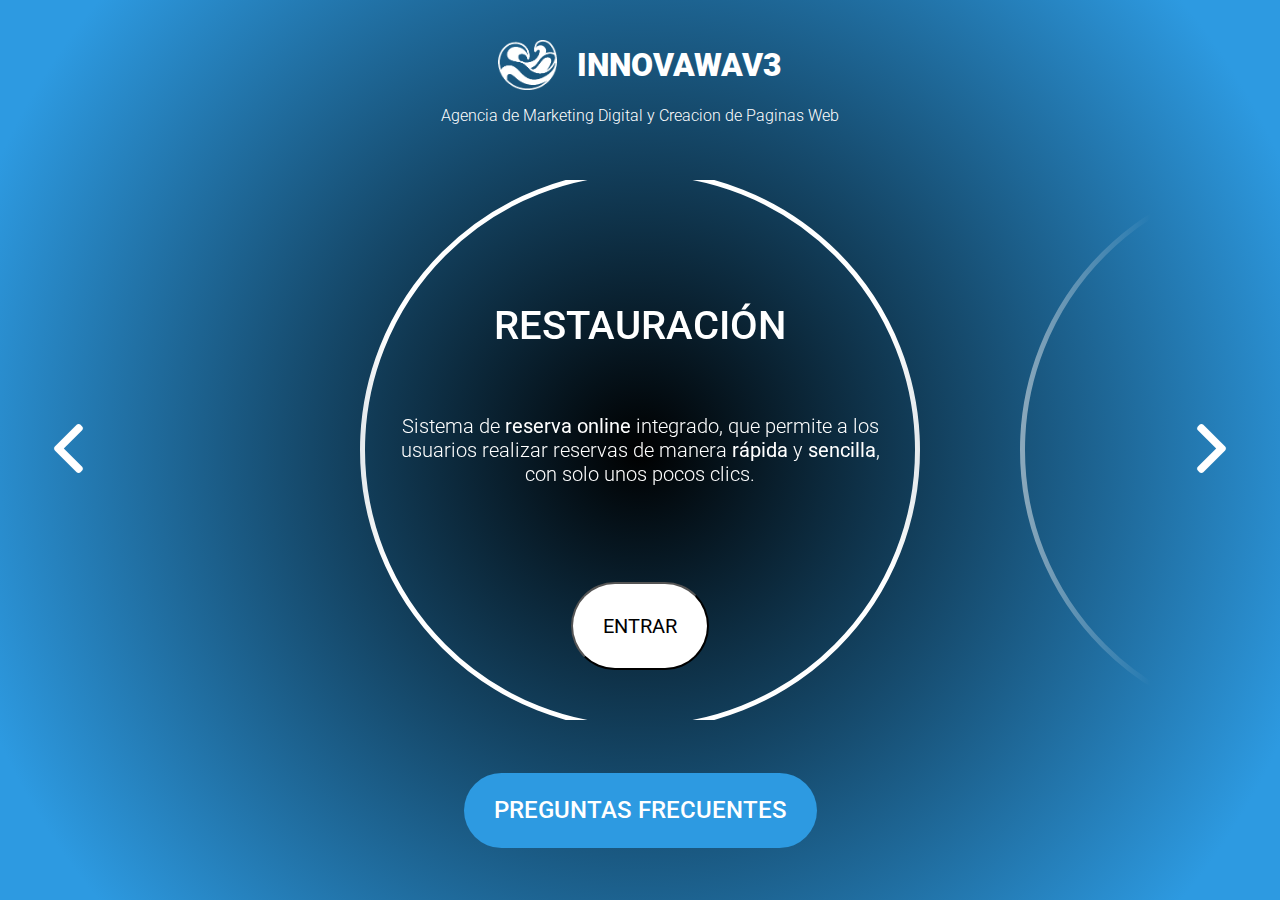
==== commit 924cad49: "no fer zoom out" ====
--- a/index.html
+++ b/index.html
@@ -7,7 +7,9 @@
 
     <link rel="stylesheet" href="./style.css">
     <link rel="stylesheet" href="./tri.css">
+    
     <meta name="google" content="notranslate">
+
     <meta name="viewport" content="width=device-width, initial-scale=1.0, maximum-scale=1.0, user-scalable=no">
 
 
@@ -18,7 +20,7 @@
             <div class="top">
                 <div class="title">
                     <img src="./logo-white.png" alt="">
-                    <h1 class="black-900">INNOVAWAVE</h1>
+                    <h1 class="black-900">INNOVAWAV3</h1>
                 </div>
                 <div class="desc">
                     <p>Agencia de Marketing Digital y Creacion de Paginas Web</p>
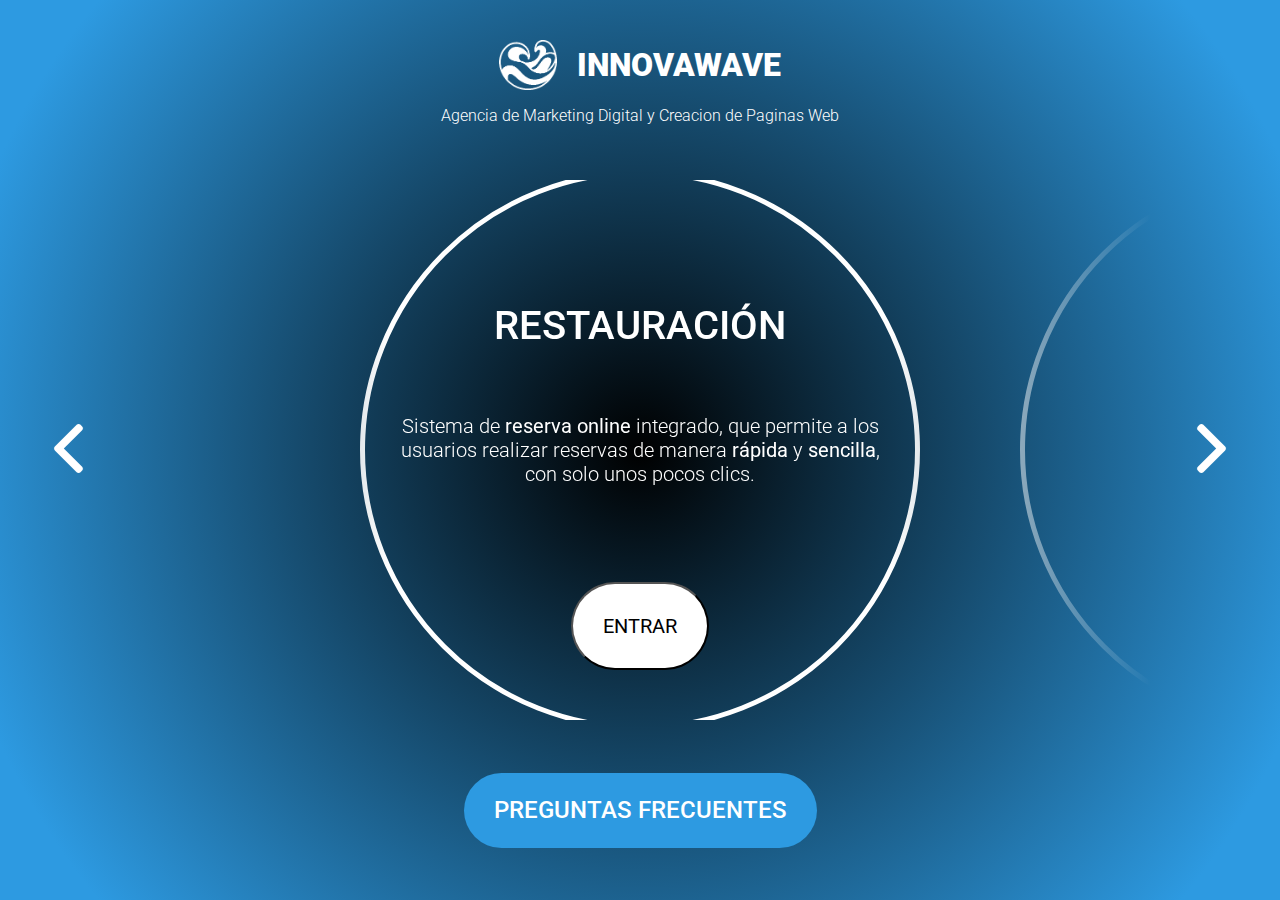
==== commit 4ad1ddde: "no fer zoom out" ====
--- a/index.html
+++ b/index.html
@@ -10,7 +10,8 @@
     
     <meta name="google" content="notranslate">
 
-    <meta name="viewport" content="width=device-width, initial-scale=1.0, maximum-scale=1.0, user-scalable=no">
+    <meta name="viewport" content="width=device-width, initial-scale=1, maximum-scale=1, user-scalable=no">
+
 
 
 </head>
@@ -20,7 +21,7 @@
             <div class="top">
                 <div class="title">
                     <img src="./logo-white.png" alt="">
-                    <h1 class="black-900">INNOVAWAV3</h1>
+                    <h1 class="black-900">INNOVAWAVE</h1>
                 </div>
                 <div class="desc">
                     <p>Agencia de Marketing Digital y Creacion de Paginas Web</p>
--- a/style.css
+++ b/style.css
@@ -205,4 +205,14 @@
     border-right: 100px solid transparent;
     border-left: 100px solid transparent;
     opacity: 0;
+    clip-path: inset(0 0 0 0);
+}
+
+html, body {
+    margin: 0;
+    padding: 0;
+    width: 100vw;
+    height: 100vh;
+    overflow: hidden;
+    position: relative;
 }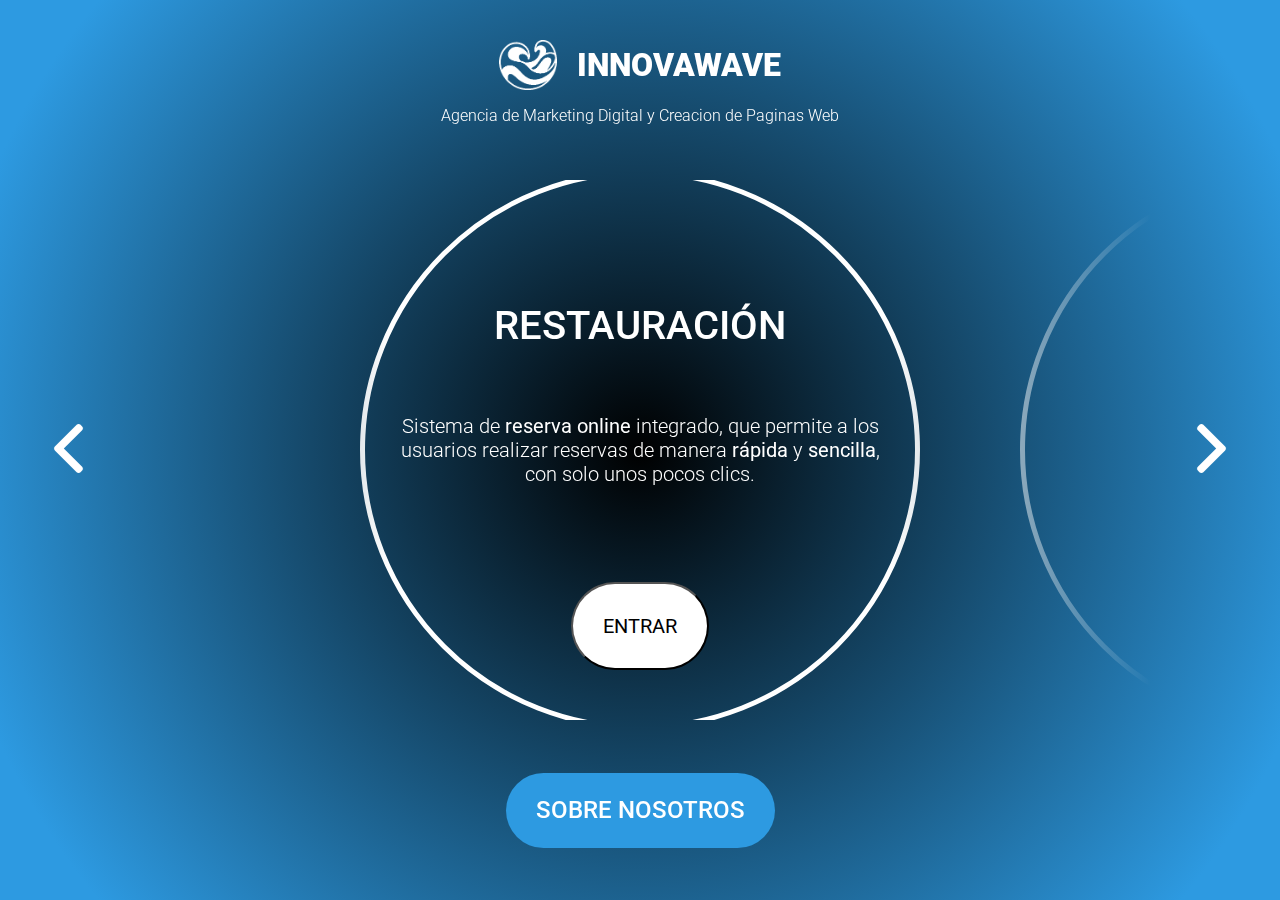
==== commit 62333f7a: "A" ====
--- a/index.html
+++ b/index.html
@@ -9,13 +9,9 @@
     <link rel="stylesheet" href="./tri.css">
     
     <meta name="google" content="notranslate">
-
-    <meta name="viewport" content="width=device-width, initial-scale=1, maximum-scale=1, user-scalable=no">
-
-
-
 </head>
 <body>
+    <div style="position: absolute; right: 50%; transform: translateX(50%); height: 100%;width: 80%;"></div>
     <div style="height: 100%; width: 100%;">
         <div class="wrap">
             <div class="top">
@@ -27,10 +23,10 @@
                     <p>Agencia de Marketing Digital y Creacion de Paginas Web</p>
                 </div>
             </div>
-            <button onclick="r()" style="left: 3%;" class="demos-flecha">
+            <button onclick="r()" id="demos-flecha-left" class="demos-flecha">
                 <img src="./arrow-left.svg" alt="">
             </button>
-            <button onclick="p()" style="right: 3%;" class="demos-flecha">
+            <button onclick="p()" id="demos-flecha-right" class="demos-flecha">
                 <img src="./arrow-right.svg" alt="">
             </button>
             <div class="demos">
@@ -50,7 +46,7 @@
             </div>
             <div class="bottom">
                 <div class="faqs">
-                    <h2 onclick="window.location.href='/faqs';">PREGUNTAS FRECUENTES</h2>
+                    <h2 onclick="window.location.href='/faqs';">SOBRE NOSOTROS</h2>
                 </div>
             </div>
           </div>
--- a/style.css
+++ b/style.css
@@ -187,6 +187,7 @@
     width: 100%;
     margin: 0;
     overflow: hidden;
+    position: fixed;
 }
 
 .wrap {
@@ -202,17 +203,130 @@
     left: 50%;
     transform-origin: center;
     transform: scale(0);
-    border-right: 100px solid transparent;
-    border-left: 100px solid transparent;
+    border-right: 7vw solid transparent;
+    border-left: 7vw solid transparent;
     opacity: 0;
-    clip-path: inset(0 0 0 0);
-}
-
-html, body {
-    margin: 0;
-    padding: 0;
-    width: 100vw;
-    height: 100vh;
-    overflow: hidden;
-    position: relative;
+}
+
+#demos-flecha-left{
+    left: 3%;
+}
+
+#demos-flecha-right{
+    right: 3%;
+}
+
+@media (max-width: 750px){
+    #demos-flecha-left{
+        left: 1%;
+    }
+    #demos-flecha-right{
+        right: 1%;
+    }
+    .demos-flecha{
+        height: 75px;
+    }
+    .single-demo{
+        height: 412px;
+    }
+    .demos-wrapper{
+        gap: 75px;
+    }
+    .wrapper-1{
+        transform: translateX(calc(50% - 211px));
+    }
+    .wrapper-2{
+        transform: translateX(calc(50% - 708px))
+    }
+    .faqs{
+        height: 70px;
+    }
+    .faqs h2{
+        font-size: 20px;
+    }
+    .demos{
+        mask-image: linear-gradient(to right, rgba(0, 0, 0, 0) calc(2%+48.5px), rgba(0, 0, 0, 1) calc(2%+98.5px), rgba(0, 0, 0, 1) calc(50% + 250px), rgba(0, 0, 0, 0) 90%);
+        -webkit-mask-image: linear-gradient(to right, rgba(0, 0, 0, 0) calc(2%+48.5px), rgba(0, 0, 0, 1) calc(2%+98.5px), rgba(0, 0, 0, 1) calc(50% + 250px), rgba(0, 0, 0, 0) 90%);
+    }
+}
+
+@media (max-width: 530px){
+    #demos-flecha-left{
+        left: 0%;
+    }
+    #demos-flecha-right{
+        right: 0%;
+    }
+    .demos-flecha{
+        height: 50px;
+    }
+    .single-demo{
+        height: 275px;
+    }
+    .demos-wrapper{
+        gap: 50px;
+    }
+    .wrapper-1{
+        transform: translateX(calc(50% - 142.5px));
+    }
+    .wrapper-2{
+        transform: translateX(calc(50% - 478px))
+    }
+    .desc p{
+        font-size: 12px;
+    }
+    .title h1{
+        font-size: 28px;
+    }
+    .title img{
+        height: 90%;
+    }
+    .title{
+        gap: 15px;
+    }
+    .faqs{
+        height: 60px;
+    }
+    .faqs h2{
+        font-size: 17px;
+    }
+}
+
+@media (max-width: 374px){
+    #demos-flecha-left{
+        left: 0%;
+    }
+    #demos-flecha-right{
+        right: 0%;
+    }
+    .demos-flecha{
+        height: 50px;
+    }
+    .single-demo{
+        height: 230px;
+    }
+    .demos-wrapper{
+        gap: 50px;
+    }
+    .wrapper-1{
+        transform: translateX(calc(50% - 120px));
+    }
+    .wrapper-2{
+        transform: translateX(calc(50% - 411px))
+    }
+    .desc p{
+        font-size: 10px;
+    }
+    .title h1{
+        font-size: 26px;
+    }
+    .title img{
+        height: 80%;
+    }
+    .title{
+        gap: 12px;
+    }
+    .faqs h2{
+        font-size: 15px;
+    }
 }--- a/tri.css
+++ b/tri.css
@@ -1,2100 +1,2100 @@
 
 .tri:nth-child(1) {
-    border-top: 100px solid rgb(52.82483352241307 52.82483352241307 52.82483352241307);
-    transform: rotate(138deg) translate(0, 0) scale(0);
-    animation: anim1 23.908890885259005s infinite ease-in-out;
+    border-top: 10vw solid rgb(117.79249834259794 117.79249834259794 117.79249834259794);
+    transform: rotate(138deg) translate(0, 0) scale(0);
+    animation: anim1 23.012711261049077s infinite ease-in-out;
     animation-delay: -0.2s;
 }
 
 @keyframes anim1 {
     0% {
         opacity: 1;
-        transform: rotate(200deg) translate(8.8519541235068vw, -100vh) scale(0.9564104576786954);
-    }
-    50%{
-        opacity: 0.8;
-    }
-    100% {
-        opacity: 0;
-        transform: rotate(0deg) translate(-50%, -50%) scale(0);
+        transform: rotate(306deg) translate(150vw, 0vh) scale(0.6764420869730045);
+    }
+    50%{
+        opacity: 0.8;
+    }
+    100% {
+        opacity: 0;
+        transform: rotate(106deg) translate(-50%, -50%) scale(0);
     }
 }
 
 .tri:nth-child(2) {
-    border-top: 100px solid rgb(55.91463215056568 55.91463215056568 55.91463215056568);
-    transform: rotate(138deg) translate(0, 0) scale(0);
-    animation: anim2 20.738665673724498s infinite ease-in-out;
+    border-top: 10vw solid rgb(119.62969423161634 119.62969423161634 119.62969423161634);
+    transform: rotate(138deg) translate(0, 0) scale(0);
+    animation: anim2 20.25980855014092s infinite ease-in-out;
     animation-delay: -0.4s;
 }
 
 @keyframes anim2 {
     0% {
         opacity: 1;
-        transform: rotate(200deg) translate(27.491493016239488vw, 100vh) scale(0.8196753336843103);
-    }
-    50%{
-        opacity: 0.8;
-    }
-    100% {
-        opacity: 0;
-        transform: rotate(0deg) translate(-50%, -50%) scale(0);
+        transform: rotate(403deg) translate(150vw, 0vh) scale(0.7692885295118279);
+    }
+    50%{
+        opacity: 0.8;
+    }
+    100% {
+        opacity: 0;
+        transform: rotate(203deg) translate(-50%, -50%) scale(0);
     }
 }
 
 .tri:nth-child(3) {
-    border-top: 100px solid rgb(98.6101296087374 98.6101296087374 98.6101296087374);
-    transform: rotate(138deg) translate(0, 0) scale(0);
-    animation: anim3 23.221203567151846s infinite ease-in-out;
+    border-top: 10vw solid rgb(107.41573913381242 107.41573913381242 107.41573913381242);
+    transform: rotate(138deg) translate(0, 0) scale(0);
+    animation: anim3 20.304505758992043s infinite ease-in-out;
     animation-delay: -0.6000000000000001s;
 }
 
 @keyframes anim3 {
     0% {
         opacity: 1;
-        transform: rotate(200deg) translate(53.573118066678944vw, -100vh) scale(0.5796238298959082);
-    }
-    50%{
-        opacity: 0.8;
-    }
-    100% {
-        opacity: 0;
-        transform: rotate(0deg) translate(-50%, -50%) scale(0);
+        transform: rotate(420deg) translate(150vw, 0vh) scale(0.9117245745726873);
+    }
+    50%{
+        opacity: 0.8;
+    }
+    100% {
+        opacity: 0;
+        transform: rotate(220deg) translate(-50%, -50%) scale(0);
     }
 }
 
 .tri:nth-child(4) {
-    border-top: 100px solid rgb(95.7831677711664 95.7831677711664 95.7831677711664);
-    transform: rotate(138deg) translate(0, 0) scale(0);
-    animation: anim4 22.8298542637835s infinite ease-in-out;
+    border-top: 10vw solid rgb(56.098748786484244 56.098748786484244 56.098748786484244);
+    transform: rotate(138deg) translate(0, 0) scale(0);
+    animation: anim4 20.370582315508443s infinite ease-in-out;
     animation-delay: -0.8s;
 }
 
 @keyframes anim4 {
     0% {
         opacity: 1;
-        transform: rotate(200deg) translate(-150vw, 1.2066035295291044vh) scale(0.5969872332375827);
-    }
-    50%{
-        opacity: 0.8;
-    }
-    100% {
-        opacity: 0;
-        transform: rotate(0deg) translate(-50%, -50%) scale(0);
+        transform: rotate(273deg) translate(150vw, 0vh) scale(0.4796030275323153);
+    }
+    50%{
+        opacity: 0.8;
+    }
+    100% {
+        opacity: 0;
+        transform: rotate(73deg) translate(-50%, -50%) scale(0);
     }
 }
 
 .tri:nth-child(5) {
-    border-top: 100px solid rgb(198.47923586144 198.47923586144 198.47923586144);
-    transform: rotate(138deg) translate(0, 0) scale(0);
-    animation: anim5 23.115330631199345s infinite ease-in-out;
+    border-top: 10vw solid rgb(94.46908977664938 94.46908977664938 94.46908977664938);
+    transform: rotate(138deg) translate(0, 0) scale(0);
+    animation: anim5 23.74104420237976s infinite ease-in-out;
     animation-delay: -1s;
 }
 
 @keyframes anim5 {
     0% {
         opacity: 1;
-        transform: rotate(200deg) translate(9.461269436575222vw, 100vh) scale(0.5059009216073357);
-    }
-    50%{
-        opacity: 0.8;
-    }
-    100% {
-        opacity: 0;
-        transform: rotate(0deg) translate(-50%, -50%) scale(0);
+        transform: rotate(261deg) translate(150vw, 0vh) scale(0.48650125267720723);
+    }
+    50%{
+        opacity: 0.8;
+    }
+    100% {
+        opacity: 0;
+        transform: rotate(61deg) translate(-50%, -50%) scale(0);
     }
 }
 
 .tri:nth-child(6) {
-    border-top: 100px solid rgb(190.81043513559638 190.81043513559638 190.81043513559638);
-    transform: rotate(138deg) translate(0, 0) scale(0);
-    animation: anim6 24.156077469244398s infinite ease-in-out;
+    border-top: 10vw solid rgb(194.71751684994777 194.71751684994777 194.71751684994777);
+    transform: rotate(138deg) translate(0, 0) scale(0);
+    animation: anim6 21.71619152401272s infinite ease-in-out;
     animation-delay: -1.2s;
 }
 
 @keyframes anim6 {
     0% {
         opacity: 1;
-        transform: rotate(200deg) translate(100vw, -37.16945464925963vh) scale(0.19058041879445659);
-    }
-    50%{
-        opacity: 0.8;
-    }
-    100% {
-        opacity: 0;
-        transform: rotate(0deg) translate(-50%, -50%) scale(0);
+        transform: rotate(262deg) translate(150vw, 0vh) scale(0.46962052654293607);
+    }
+    50%{
+        opacity: 0.8;
+    }
+    100% {
+        opacity: 0;
+        transform: rotate(62deg) translate(-50%, -50%) scale(0);
     }
 }
 
 .tri:nth-child(7) {
-    border-top: 100px solid rgb(75.8771908627838 75.8771908627838 75.8771908627838);
-    transform: rotate(138deg) translate(0, 0) scale(0);
-    animation: anim7 24.848839343722105s infinite ease-in-out;
+    border-top: 10vw solid rgb(50.322126118985615 50.322126118985615 50.322126118985615);
+    transform: rotate(138deg) translate(0, 0) scale(0);
+    animation: anim7 21.956155913338442s infinite ease-in-out;
     animation-delay: -1.4s;
 }
 
 @keyframes anim7 {
     0% {
         opacity: 1;
-        transform: rotate(200deg) translate(-34.8872087140252vw, 100vh) scale(0.2970158017783682);
-    }
-    50%{
-        opacity: 0.8;
-    }
-    100% {
-        opacity: 0;
-        transform: rotate(0deg) translate(-50%, -50%) scale(0);
+        transform: rotate(480deg) translate(150vw, 0vh) scale(0.7314147024696165);
+    }
+    50%{
+        opacity: 0.8;
+    }
+    100% {
+        opacity: 0;
+        transform: rotate(280deg) translate(-50%, -50%) scale(0);
     }
 }
 
 .tri:nth-child(8) {
-    border-top: 100px solid rgb(96.82450359385265 96.82450359385265 96.82450359385265);
-    transform: rotate(138deg) translate(0, 0) scale(0);
-    animation: anim8 21.94007966772128s infinite ease-in-out;
+    border-top: 10vw solid rgb(90.74484059893936 90.74484059893936 90.74484059893936);
+    transform: rotate(138deg) translate(0, 0) scale(0);
+    animation: anim8 23.826687244792012s infinite ease-in-out;
     animation-delay: -1.5999999999999999s;
 }
 
 @keyframes anim8 {
     0% {
         opacity: 1;
-        transform: rotate(200deg) translate(25.809097875785582vw, -100vh) scale(0.42376383707309295);
-    }
-    50%{
-        opacity: 0.8;
-    }
-    100% {
-        opacity: 0;
-        transform: rotate(0deg) translate(-50%, -50%) scale(0);
+        transform: rotate(348deg) translate(150vw, 0vh) scale(0.6194417162694297);
+    }
+    50%{
+        opacity: 0.8;
+    }
+    100% {
+        opacity: 0;
+        transform: rotate(148deg) translate(-50%, -50%) scale(0);
     }
 }
 
 .tri:nth-child(9) {
-    border-top: 100px solid rgb(116.68569615758652 116.68569615758652 116.68569615758652);
-    transform: rotate(138deg) translate(0, 0) scale(0);
-    animation: anim9 22.725216415445495s infinite ease-in-out;
+    border-top: 10vw solid rgb(154.54923559770492 154.54923559770492 154.54923559770492);
+    transform: rotate(138deg) translate(0, 0) scale(0);
+    animation: anim9 23.644596188728514s infinite ease-in-out;
     animation-delay: -1.7999999999999998s;
 }
 
 @keyframes anim9 {
     0% {
         opacity: 1;
-        transform: rotate(200deg) translate(11.012566435920093vw, 100vh) scale(0.48768690710874363);
-    }
-    50%{
-        opacity: 0.8;
-    }
-    100% {
-        opacity: 0;
-        transform: rotate(0deg) translate(-50%, -50%) scale(0);
+        transform: rotate(287deg) translate(150vw, 0vh) scale(0.5303172679532036);
+    }
+    50%{
+        opacity: 0.8;
+    }
+    100% {
+        opacity: 0;
+        transform: rotate(87deg) translate(-50%, -50%) scale(0);
     }
 }
 
 .tri:nth-child(10) {
-    border-top: 100px solid rgb(60.556567090413544 60.556567090413544 60.556567090413544);
-    transform: rotate(138deg) translate(0, 0) scale(0);
-    animation: anim10 22.739623426231688s infinite ease-in-out;
+    border-top: 10vw solid rgb(118.53546601234551 118.53546601234551 118.53546601234551);
+    transform: rotate(138deg) translate(0, 0) scale(0);
+    animation: anim10 24.31480082104839s infinite ease-in-out;
     animation-delay: -1.9999999999999998s;
 }
 
 @keyframes anim10 {
     0% {
         opacity: 1;
-        transform: rotate(200deg) translate(-7.583746514381438vw, 100vh) scale(0.6467296595072892);
-    }
-    50%{
-        opacity: 0.8;
-    }
-    100% {
-        opacity: 0;
-        transform: rotate(0deg) translate(-50%, -50%) scale(0);
+        transform: rotate(419deg) translate(150vw, 0vh) scale(0.48786697607184404);
+    }
+    50%{
+        opacity: 0.8;
+    }
+    100% {
+        opacity: 0;
+        transform: rotate(219deg) translate(-50%, -50%) scale(0);
     }
 }
 
 .tri:nth-child(11) {
-    border-top: 100px solid rgb(176.2436301295709 176.2436301295709 176.2436301295709);
-    transform: rotate(138deg) translate(0, 0) scale(0);
-    animation: anim11 22.753952896748974s infinite ease-in-out;
+    border-top: 10vw solid rgb(158.17679903515574 158.17679903515574 158.17679903515574);
+    transform: rotate(138deg) translate(0, 0) scale(0);
+    animation: anim11 24.074655425381682s infinite ease-in-out;
     animation-delay: -2.1999999999999997s;
 }
 
 @keyframes anim11 {
     0% {
         opacity: 1;
-        transform: rotate(200deg) translate(28.177049490466658vw, -100vh) scale(0.5364682039778117);
-    }
-    50%{
-        opacity: 0.8;
-    }
-    100% {
-        opacity: 0;
-        transform: rotate(0deg) translate(-50%, -50%) scale(0);
+        transform: rotate(438deg) translate(150vw, 0vh) scale(0.7031616205185391);
+    }
+    50%{
+        opacity: 0.8;
+    }
+    100% {
+        opacity: 0;
+        transform: rotate(238deg) translate(-50%, -50%) scale(0);
     }
 }
 
 .tri:nth-child(12) {
-    border-top: 100px solid rgb(155.52680942723634 155.52680942723634 155.52680942723634);
-    transform: rotate(138deg) translate(0, 0) scale(0);
-    animation: anim12 22.928531315720544s infinite ease-in-out;
+    border-top: 10vw solid rgb(161.5034738099717 161.5034738099717 161.5034738099717);
+    transform: rotate(138deg) translate(0, 0) scale(0);
+    animation: anim12 20.871227188789476s infinite ease-in-out;
     animation-delay: -2.4s;
 }
 
 @keyframes anim12 {
     0% {
         opacity: 1;
-        transform: rotate(200deg) translate(30.423660974411746vw, 100vh) scale(0.20177950229065977);
-    }
-    50%{
-        opacity: 0.8;
-    }
-    100% {
-        opacity: 0;
-        transform: rotate(0deg) translate(-50%, -50%) scale(0);
+        transform: rotate(442deg) translate(150vw, 0vh) scale(0.34851506010416544);
+    }
+    50%{
+        opacity: 0.8;
+    }
+    100% {
+        opacity: 0;
+        transform: rotate(242deg) translate(-50%, -50%) scale(0);
     }
 }
 
 .tri:nth-child(13) {
-    border-top: 100px solid rgb(61.48204021777745 61.48204021777745 61.48204021777745);
-    transform: rotate(138deg) translate(0, 0) scale(0);
-    animation: anim13 22.176633876405198s infinite ease-in-out;
+    border-top: 10vw solid rgb(192.96140139826667 192.96140139826667 192.96140139826667);
+    transform: rotate(138deg) translate(0, 0) scale(0);
+    animation: anim13 22.072852035873947s infinite ease-in-out;
     animation-delay: -2.6s;
 }
 
 @keyframes anim13 {
     0% {
         opacity: 1;
-        transform: rotate(200deg) translate(-49.99950107350287vw, -100vh) scale(0.588993222685688);
-    }
-    50%{
-        opacity: 0.8;
-    }
-    100% {
-        opacity: 0;
-        transform: rotate(0deg) translate(-50%, -50%) scale(0);
+        transform: rotate(363deg) translate(150vw, 0vh) scale(0.5545753900554677);
+    }
+    50%{
+        opacity: 0.8;
+    }
+    100% {
+        opacity: 0;
+        transform: rotate(163deg) translate(-50%, -50%) scale(0);
     }
 }
 
 .tri:nth-child(14) {
-    border-top: 100px solid rgb(186.22867677038286 186.22867677038286 186.22867677038286);
-    transform: rotate(138deg) translate(0, 0) scale(0);
-    animation: anim14 20.782836248515213s infinite ease-in-out;
+    border-top: 10vw solid rgb(176.1234160710756 176.1234160710756 176.1234160710756);
+    transform: rotate(138deg) translate(0, 0) scale(0);
+    animation: anim14 23.870172478935043s infinite ease-in-out;
     animation-delay: -2.8000000000000003s;
 }
 
 @keyframes anim14 {
     0% {
         opacity: 1;
-        transform: rotate(200deg) translate(-38.95241795266932vw, -100vh) scale(0.4106603354193086);
-    }
-    50%{
-        opacity: 0.8;
-    }
-    100% {
-        opacity: 0;
-        transform: rotate(0deg) translate(-50%, -50%) scale(0);
+        transform: rotate(474deg) translate(150vw, 0vh) scale(0.22372252692533556);
+    }
+    50%{
+        opacity: 0.8;
+    }
+    100% {
+        opacity: 0;
+        transform: rotate(274deg) translate(-50%, -50%) scale(0);
     }
 }
 
 .tri:nth-child(15) {
-    border-top: 100px solid rgb(191.28777357124915 191.28777357124915 191.28777357124915);
-    transform: rotate(138deg) translate(0, 0) scale(0);
-    animation: anim15 21.98602019615659s infinite ease-in-out;
+    border-top: 10vw solid rgb(190.5035416371645 190.5035416371645 190.5035416371645);
+    transform: rotate(138deg) translate(0, 0) scale(0);
+    animation: anim15 20.141018341611137s infinite ease-in-out;
     animation-delay: -3.0000000000000004s;
 }
 
 @keyframes anim15 {
     0% {
         opacity: 1;
-        transform: rotate(200deg) translate(-27.0476043810365vw, 100vh) scale(0.8314552002933433);
-    }
-    50%{
-        opacity: 0.8;
-    }
-    100% {
-        opacity: 0;
-        transform: rotate(0deg) translate(-50%, -50%) scale(0);
+        transform: rotate(511deg) translate(150vw, 0vh) scale(0.11239780525501375);
+    }
+    50%{
+        opacity: 0.8;
+    }
+    100% {
+        opacity: 0;
+        transform: rotate(311deg) translate(-50%, -50%) scale(0);
     }
 }
 
 .tri:nth-child(16) {
-    border-top: 100px solid rgb(107.60544979526831 107.60544979526831 107.60544979526831);
-    transform: rotate(138deg) translate(0, 0) scale(0);
-    animation: anim16 20.266984643718217s infinite ease-in-out;
+    border-top: 10vw solid rgb(111.83912685926798 111.83912685926798 111.83912685926798);
+    transform: rotate(138deg) translate(0, 0) scale(0);
+    animation: anim16 23.06963224278571s infinite ease-in-out;
     animation-delay: -3.2000000000000006s;
 }
 
 @keyframes anim16 {
     0% {
         opacity: 1;
-        transform: rotate(200deg) translate(3.38699055897537vw, 100vh) scale(0.4825296657473064);
-    }
-    50%{
-        opacity: 0.8;
-    }
-    100% {
-        opacity: 0;
-        transform: rotate(0deg) translate(-50%, -50%) scale(0);
+        transform: rotate(296deg) translate(150vw, 0vh) scale(0.4761851663011267);
+    }
+    50%{
+        opacity: 0.8;
+    }
+    100% {
+        opacity: 0;
+        transform: rotate(96deg) translate(-50%, -50%) scale(0);
     }
 }
 
 .tri:nth-child(17) {
-    border-top: 100px solid rgb(73.41788750448113 73.41788750448113 73.41788750448113);
-    transform: rotate(138deg) translate(0, 0) scale(0);
-    animation: anim17 20.691727685173205s infinite ease-in-out;
+    border-top: 10vw solid rgb(145.27611514124544 145.27611514124544 145.27611514124544);
+    transform: rotate(138deg) translate(0, 0) scale(0);
+    animation: anim17 20.538522027656526s infinite ease-in-out;
     animation-delay: -3.400000000000001s;
 }
 
 @keyframes anim17 {
     0% {
         opacity: 1;
-        transform: rotate(200deg) translate(-31.458863401405324vw, -100vh) scale(0.21114518495037074);
-    }
-    50%{
-        opacity: 0.8;
-    }
-    100% {
-        opacity: 0;
-        transform: rotate(0deg) translate(-50%, -50%) scale(0);
+        transform: rotate(466deg) translate(150vw, 0vh) scale(0.8062214315137562);
+    }
+    50%{
+        opacity: 0.8;
+    }
+    100% {
+        opacity: 0;
+        transform: rotate(266deg) translate(-50%, -50%) scale(0);
     }
 }
 
 .tri:nth-child(18) {
-    border-top: 100px solid rgb(191.01876478594536 191.01876478594536 191.01876478594536);
-    transform: rotate(138deg) translate(0, 0) scale(0);
-    animation: anim18 24.33515758888116s infinite ease-in-out;
+    border-top: 10vw solid rgb(127.43059592965149 127.43059592965149 127.43059592965149);
+    transform: rotate(138deg) translate(0, 0) scale(0);
+    animation: anim18 20.338287009816675s infinite ease-in-out;
     animation-delay: -3.600000000000001s;
 }
 
 @keyframes anim18 {
     0% {
         opacity: 1;
-        transform: rotate(200deg) translate(11.852714133756336vw, 100vh) scale(0.8272962387643538);
-    }
-    50%{
-        opacity: 0.8;
-    }
-    100% {
-        opacity: 0;
-        transform: rotate(0deg) translate(-50%, -50%) scale(0);
+        transform: rotate(521deg) translate(150vw, 0vh) scale(0.14486877099948964);
+    }
+    50%{
+        opacity: 0.8;
+    }
+    100% {
+        opacity: 0;
+        transform: rotate(321deg) translate(-50%, -50%) scale(0);
     }
 }
 
 .tri:nth-child(19) {
-    border-top: 100px solid rgb(99.09046053470391 99.09046053470391 99.09046053470391);
-    transform: rotate(138deg) translate(0, 0) scale(0);
-    animation: anim19 22.43159738220988s infinite ease-in-out;
+    border-top: 10vw solid rgb(180.40584634257402 180.40584634257402 180.40584634257402);
+    transform: rotate(138deg) translate(0, 0) scale(0);
+    animation: anim19 24.339222308930765s infinite ease-in-out;
     animation-delay: -3.800000000000001s;
 }
 
 @keyframes anim19 {
     0% {
         opacity: 1;
-        transform: rotate(200deg) translate(100vw, -65.84940557224624vh) scale(0.13061641872858254);
-    }
-    50%{
-        opacity: 0.8;
-    }
-    100% {
-        opacity: 0;
-        transform: rotate(0deg) translate(-50%, -50%) scale(0);
+        transform: rotate(445deg) translate(150vw, 0vh) scale(0.39371065949055273);
+    }
+    50%{
+        opacity: 0.8;
+    }
+    100% {
+        opacity: 0;
+        transform: rotate(245deg) translate(-50%, -50%) scale(0);
     }
 }
 
 .tri:nth-child(20) {
-    border-top: 100px solid rgb(102.6826574404742 102.6826574404742 102.6826574404742);
-    transform: rotate(138deg) translate(0, 0) scale(0);
-    animation: anim20 24.901399663327393s infinite ease-in-out;
+    border-top: 10vw solid rgb(84.7934310711041 84.7934310711041 84.7934310711041);
+    transform: rotate(138deg) translate(0, 0) scale(0);
+    animation: anim20 23.42739250208533s infinite ease-in-out;
     animation-delay: -4.000000000000001s;
 }
 
 @keyframes anim20 {
     0% {
         opacity: 1;
-        transform: rotate(200deg) translate(50.53770329808172vw, -100vh) scale(0.28026040291675663);
-    }
-    50%{
-        opacity: 0.8;
-    }
-    100% {
-        opacity: 0;
-        transform: rotate(0deg) translate(-50%, -50%) scale(0);
+        transform: rotate(418deg) translate(150vw, 0vh) scale(0.19689907597637152);
+    }
+    50%{
+        opacity: 0.8;
+    }
+    100% {
+        opacity: 0;
+        transform: rotate(218deg) translate(-50%, -50%) scale(0);
     }
 }
 
 .tri:nth-child(21) {
-    border-top: 100px solid rgb(130.3589644017416 130.3589644017416 130.3589644017416);
-    transform: rotate(138deg) translate(0, 0) scale(0);
-    animation: anim21 22.788439879178746s infinite ease-in-out;
+    border-top: 10vw solid rgb(197.83529422553798 197.83529422553798 197.83529422553798);
+    transform: rotate(138deg) translate(0, 0) scale(0);
+    animation: anim21 20.670321535438465s infinite ease-in-out;
     animation-delay: -4.200000000000001s;
 }
 
 @keyframes anim21 {
     0% {
         opacity: 1;
-        transform: rotate(200deg) translate(-150vw, 28.513635852480846vh) scale(0.923261206381984);
-    }
-    50%{
-        opacity: 0.8;
-    }
-    100% {
-        opacity: 0;
-        transform: rotate(0deg) translate(-50%, -50%) scale(0);
+        transform: rotate(554deg) translate(150vw, 0vh) scale(0.8950109132589577);
+    }
+    50%{
+        opacity: 0.8;
+    }
+    100% {
+        opacity: 0;
+        transform: rotate(354deg) translate(-50%, -50%) scale(0);
     }
 }
 
 .tri:nth-child(22) {
-    border-top: 100px solid rgb(144.02237889479818 144.02237889479818 144.02237889479818);
-    transform: rotate(138deg) translate(0, 0) scale(0);
-    animation: anim22 20.400564466284905s infinite ease-in-out;
+    border-top: 10vw solid rgb(98.02980576545073 98.02980576545073 98.02980576545073);
+    transform: rotate(138deg) translate(0, 0) scale(0);
+    animation: anim22 20.640566676370092s infinite ease-in-out;
     animation-delay: -4.400000000000001s;
 }
 
 @keyframes anim22 {
     0% {
         opacity: 1;
-        transform: rotate(200deg) translate(-150vw, -17.777407930434293vh) scale(0.9006744072159617);
-    }
-    50%{
-        opacity: 0.8;
-    }
-    100% {
-        opacity: 0;
-        transform: rotate(0deg) translate(-50%, -50%) scale(0);
+        transform: rotate(300deg) translate(150vw, 0vh) scale(0.5407478351210641);
+    }
+    50%{
+        opacity: 0.8;
+    }
+    100% {
+        opacity: 0;
+        transform: rotate(100deg) translate(-50%, -50%) scale(0);
     }
 }
 
 .tri:nth-child(23) {
-    border-top: 100px solid rgb(96.61512061082354 96.61512061082354 96.61512061082354);
-    transform: rotate(138deg) translate(0, 0) scale(0);
-    animation: anim23 24.759795837257208s infinite ease-in-out;
+    border-top: 10vw solid rgb(167.46170700260018 167.46170700260018 167.46170700260018);
+    transform: rotate(138deg) translate(0, 0) scale(0);
+    animation: anim23 24.314271685692624s infinite ease-in-out;
     animation-delay: -4.600000000000001s;
 }
 
 @keyframes anim23 {
     0% {
         opacity: 1;
-        transform: rotate(200deg) translate(-150vw, 28.221323587527266vh) scale(0.13344492185869286);
-    }
-    50%{
-        opacity: 0.8;
-    }
-    100% {
-        opacity: 0;
-        transform: rotate(0deg) translate(-50%, -50%) scale(0);
+        transform: rotate(317deg) translate(150vw, 0vh) scale(0.520893191191476);
+    }
+    50%{
+        opacity: 0.8;
+    }
+    100% {
+        opacity: 0;
+        transform: rotate(117deg) translate(-50%, -50%) scale(0);
     }
 }
 
 .tri:nth-child(24) {
-    border-top: 100px solid rgb(58.264588702625176 58.264588702625176 58.264588702625176);
-    transform: rotate(138deg) translate(0, 0) scale(0);
-    animation: anim24 20.994364694351503s infinite ease-in-out;
+    border-top: 10vw solid rgb(64.1096612365259 64.1096612365259 64.1096612365259);
+    transform: rotate(138deg) translate(0, 0) scale(0);
+    animation: anim24 23.657487455224608s infinite ease-in-out;
     animation-delay: -4.800000000000002s;
 }
 
 @keyframes anim24 {
     0% {
         opacity: 1;
-        transform: rotate(200deg) translate(56.009769007329524vw, -100vh) scale(0.9604950789747502);
-    }
-    50%{
-        opacity: 0.8;
-    }
-    100% {
-        opacity: 0;
-        transform: rotate(0deg) translate(-50%, -50%) scale(0);
+        transform: rotate(430deg) translate(150vw, 0vh) scale(0.5476709634200031);
+    }
+    50%{
+        opacity: 0.8;
+    }
+    100% {
+        opacity: 0;
+        transform: rotate(230deg) translate(-50%, -50%) scale(0);
     }
 }
 
 .tri:nth-child(25) {
-    border-top: 100px solid rgb(125.07728873958574 125.07728873958574 125.07728873958574);
-    transform: rotate(138deg) translate(0, 0) scale(0);
-    animation: anim25 21.681815882848113s infinite ease-in-out;
+    border-top: 10vw solid rgb(95.50358421353421 95.50358421353421 95.50358421353421);
+    transform: rotate(138deg) translate(0, 0) scale(0);
+    animation: anim25 24.178703479404387s infinite ease-in-out;
     animation-delay: -5.000000000000002s;
 }
 
 @keyframes anim25 {
     0% {
         opacity: 1;
-        transform: rotate(200deg) translate(38.02427949577566vw, 100vh) scale(0.34923757519589743);
-    }
-    50%{
-        opacity: 0.8;
-    }
-    100% {
-        opacity: 0;
-        transform: rotate(0deg) translate(-50%, -50%) scale(0);
+        transform: rotate(477deg) translate(150vw, 0vh) scale(0.9527506136672378);
+    }
+    50%{
+        opacity: 0.8;
+    }
+    100% {
+        opacity: 0;
+        transform: rotate(277deg) translate(-50%, -50%) scale(0);
     }
 }
 
 .tri:nth-child(26) {
-    border-top: 100px solid rgb(182.20436009156376 182.20436009156376 182.20436009156376);
-    transform: rotate(138deg) translate(0, 0) scale(0);
-    animation: anim26 22.06918865043764s infinite ease-in-out;
+    border-top: 10vw solid rgb(93.1995586324841 93.1995586324841 93.1995586324841);
+    transform: rotate(138deg) translate(0, 0) scale(0);
+    animation: anim26 22.987969024091242s infinite ease-in-out;
     animation-delay: -5.200000000000002s;
 }
 
 @keyframes anim26 {
     0% {
         opacity: 1;
-        transform: rotate(200deg) translate(18.752553901521736vw, -100vh) scale(0.7396625044821842);
-    }
-    50%{
-        opacity: 0.8;
-    }
-    100% {
-        opacity: 0;
-        transform: rotate(0deg) translate(-50%, -50%) scale(0);
+        transform: rotate(494deg) translate(150vw, 0vh) scale(0.5858254187208682);
+    }
+    50%{
+        opacity: 0.8;
+    }
+    100% {
+        opacity: 0;
+        transform: rotate(294deg) translate(-50%, -50%) scale(0);
     }
 }
 
 .tri:nth-child(27) {
-    border-top: 100px solid rgb(99.82130422041466 99.82130422041466 99.82130422041466);
-    transform: rotate(138deg) translate(0, 0) scale(0);
-    animation: anim27 23.931969812736s infinite ease-in-out;
+    border-top: 10vw solid rgb(150.55701672955695 150.55701672955695 150.55701672955695);
+    transform: rotate(138deg) translate(0, 0) scale(0);
+    animation: anim27 22.316303792401044s infinite ease-in-out;
     animation-delay: -5.400000000000002s;
 }
 
 @keyframes anim27 {
     0% {
         opacity: 1;
-        transform: rotate(200deg) translate(-2.2525493412234994vw, -100vh) scale(0.2046462885988827);
-    }
-    50%{
-        opacity: 0.8;
-    }
-    100% {
-        opacity: 0;
-        transform: rotate(0deg) translate(-50%, -50%) scale(0);
+        transform: rotate(451deg) translate(150vw, 0vh) scale(0.48594915867108635);
+    }
+    50%{
+        opacity: 0.8;
+    }
+    100% {
+        opacity: 0;
+        transform: rotate(251deg) translate(-50%, -50%) scale(0);
     }
 }
 
 .tri:nth-child(28) {
-    border-top: 100px solid rgb(101.56864089442458 101.56864089442458 101.56864089442458);
-    transform: rotate(138deg) translate(0, 0) scale(0);
-    animation: anim28 23.84877332990952s infinite ease-in-out;
+    border-top: 10vw solid rgb(152.97627706910703 152.97627706910703 152.97627706910703);
+    transform: rotate(138deg) translate(0, 0) scale(0);
+    animation: anim28 20.55348199380613s infinite ease-in-out;
     animation-delay: -5.600000000000002s;
 }
 
 @keyframes anim28 {
     0% {
         opacity: 1;
-        transform: rotate(200deg) translate(3.2272364240404414vw, -100vh) scale(0.46126594402131693);
-    }
-    50%{
-        opacity: 0.8;
-    }
-    100% {
-        opacity: 0;
-        transform: rotate(0deg) translate(-50%, -50%) scale(0);
+        transform: rotate(382deg) translate(150vw, 0vh) scale(0.9716168374052466);
+    }
+    50%{
+        opacity: 0.8;
+    }
+    100% {
+        opacity: 0;
+        transform: rotate(182deg) translate(-50%, -50%) scale(0);
     }
 }
 
 .tri:nth-child(29) {
-    border-top: 100px solid rgb(119.62553997796456 119.62553997796456 119.62553997796456);
-    transform: rotate(138deg) translate(0, 0) scale(0);
-    animation: anim29 22.88103590644029s infinite ease-in-out;
+    border-top: 10vw solid rgb(90.705446491856 90.705446491856 90.705446491856);
+    transform: rotate(138deg) translate(0, 0) scale(0);
+    animation: anim29 23.487059997995104s infinite ease-in-out;
     animation-delay: -5.8000000000000025s;
 }
 
 @keyframes anim29 {
     0% {
         opacity: 1;
-        transform: rotate(200deg) translate(100vw, 51.734947354257244vh) scale(0.4611061267609651);
-    }
-    50%{
-        opacity: 0.8;
-    }
-    100% {
-        opacity: 0;
-        transform: rotate(0deg) translate(-50%, -50%) scale(0);
+        transform: rotate(484deg) translate(150vw, 0vh) scale(0.9939537138736749);
+    }
+    50%{
+        opacity: 0.8;
+    }
+    100% {
+        opacity: 0;
+        transform: rotate(284deg) translate(-50%, -50%) scale(0);
     }
 }
 
 .tri:nth-child(30) {
-    border-top: 100px solid rgb(76.28275151643214 76.28275151643214 76.28275151643214);
-    transform: rotate(138deg) translate(0, 0) scale(0);
-    animation: anim30 21.72100578359909s infinite ease-in-out;
+    border-top: 10vw solid rgb(75.86077213425585 75.86077213425585 75.86077213425585);
+    transform: rotate(138deg) translate(0, 0) scale(0);
+    animation: anim30 21.561053016223834s infinite ease-in-out;
     animation-delay: -6.000000000000003s;
 }
 
 @keyframes anim30 {
     0% {
         opacity: 1;
-        transform: rotate(200deg) translate(100vw, -14.774072555362999vh) scale(0.7162822946294335);
-    }
-    50%{
-        opacity: 0.8;
-    }
-    100% {
-        opacity: 0;
-        transform: rotate(0deg) translate(-50%, -50%) scale(0);
+        transform: rotate(321deg) translate(150vw, 0vh) scale(0.9508253334313131);
+    }
+    50%{
+        opacity: 0.8;
+    }
+    100% {
+        opacity: 0;
+        transform: rotate(121deg) translate(-50%, -50%) scale(0);
     }
 }
 
 .tri:nth-child(31) {
-    border-top: 100px solid rgb(107.35596273912029 107.35596273912029 107.35596273912029);
-    transform: rotate(138deg) translate(0, 0) scale(0);
-    animation: anim31 21.793527053680673s infinite ease-in-out;
+    border-top: 10vw solid rgb(146.68169870632792 146.68169870632792 146.68169870632792);
+    transform: rotate(138deg) translate(0, 0) scale(0);
+    animation: anim31 24.846837629205915s infinite ease-in-out;
     animation-delay: -6.200000000000003s;
 }
 
 @keyframes anim31 {
     0% {
         opacity: 1;
-        transform: rotate(200deg) translate(100vw, -65.52833611797126vh) scale(0.35301877734596676);
-    }
-    50%{
-        opacity: 0.8;
-    }
-    100% {
-        opacity: 0;
-        transform: rotate(0deg) translate(-50%, -50%) scale(0);
+        transform: rotate(540deg) translate(150vw, 0vh) scale(0.35567826660618085);
+    }
+    50%{
+        opacity: 0.8;
+    }
+    100% {
+        opacity: 0;
+        transform: rotate(340deg) translate(-50%, -50%) scale(0);
     }
 }
 
 .tri:nth-child(32) {
-    border-top: 100px solid rgb(155.81055502139918 155.81055502139918 155.81055502139918);
-    transform: rotate(138deg) translate(0, 0) scale(0);
-    animation: anim32 24.135640960304745s infinite ease-in-out;
+    border-top: 10vw solid rgb(111.51596937083532 111.51596937083532 111.51596937083532);
+    transform: rotate(138deg) translate(0, 0) scale(0);
+    animation: anim32 20.322049033275903s infinite ease-in-out;
     animation-delay: -6.400000000000003s;
 }
 
 @keyframes anim32 {
     0% {
         opacity: 1;
-        transform: rotate(200deg) translate(56.34708913455226vw, 100vh) scale(0.2123642798637301);
-    }
-    50%{
-        opacity: 0.8;
-    }
-    100% {
-        opacity: 0;
-        transform: rotate(0deg) translate(-50%, -50%) scale(0);
+        transform: rotate(451deg) translate(150vw, 0vh) scale(0.5440798600301231);
+    }
+    50%{
+        opacity: 0.8;
+    }
+    100% {
+        opacity: 0;
+        transform: rotate(251deg) translate(-50%, -50%) scale(0);
     }
 }
 
 .tri:nth-child(33) {
-    border-top: 100px solid rgb(60.42371262434642 60.42371262434642 60.42371262434642);
-    transform: rotate(138deg) translate(0, 0) scale(0);
-    animation: anim33 21.498631524391218s infinite ease-in-out;
+    border-top: 10vw solid rgb(200.67279560683505 200.67279560683505 200.67279560683505);
+    transform: rotate(138deg) translate(0, 0) scale(0);
+    animation: anim33 24.37483098456945s infinite ease-in-out;
     animation-delay: -6.600000000000003s;
 }
 
 @keyframes anim33 {
     0% {
         opacity: 1;
-        transform: rotate(200deg) translate(-150vw, -7.5674844470159215vh) scale(0.3392093647513675);
-    }
-    50%{
-        opacity: 0.8;
-    }
-    100% {
-        opacity: 0;
-        transform: rotate(0deg) translate(-50%, -50%) scale(0);
+        transform: rotate(544deg) translate(150vw, 0vh) scale(0.34855163948220225);
+    }
+    50%{
+        opacity: 0.8;
+    }
+    100% {
+        opacity: 0;
+        transform: rotate(344deg) translate(-50%, -50%) scale(0);
     }
 }
 
 .tri:nth-child(34) {
-    border-top: 100px solid rgb(107.7336911238838 107.7336911238838 107.7336911238838);
-    transform: rotate(138deg) translate(0, 0) scale(0);
-    animation: anim34 24.528679096883984s infinite ease-in-out;
+    border-top: 10vw solid rgb(73.71790140816235 73.71790140816235 73.71790140816235);
+    transform: rotate(138deg) translate(0, 0) scale(0);
+    animation: anim34 21.640303875726076s infinite ease-in-out;
     animation-delay: -6.800000000000003s;
 }
 
 @keyframes anim34 {
     0% {
         opacity: 1;
-        transform: rotate(200deg) translate(-150vw, 3.6990871345516325vh) scale(0.875538283896092);
-    }
-    50%{
-        opacity: 0.8;
-    }
-    100% {
-        opacity: 0;
-        transform: rotate(0deg) translate(-50%, -50%) scale(0);
+        transform: rotate(304deg) translate(150vw, 0vh) scale(0.7340413631239705);
+    }
+    50%{
+        opacity: 0.8;
+    }
+    100% {
+        opacity: 0;
+        transform: rotate(104deg) translate(-50%, -50%) scale(0);
     }
 }
 
 .tri:nth-child(35) {
-    border-top: 100px solid rgb(189.6023773333013 189.6023773333013 189.6023773333013);
-    transform: rotate(138deg) translate(0, 0) scale(0);
-    animation: anim35 23.235536649217128s infinite ease-in-out;
+    border-top: 10vw solid rgb(88.90434852883216 88.90434852883216 88.90434852883216);
+    transform: rotate(138deg) translate(0, 0) scale(0);
+    animation: anim35 21.136936005049684s infinite ease-in-out;
     animation-delay: -7.0000000000000036s;
 }
 
 @keyframes anim35 {
     0% {
         opacity: 1;
-        transform: rotate(200deg) translate(100vw, -38.1753156669584vh) scale(0.2364466216858816);
-    }
-    50%{
-        opacity: 0.8;
-    }
-    100% {
-        opacity: 0;
-        transform: rotate(0deg) translate(-50%, -50%) scale(0);
+        transform: rotate(330deg) translate(150vw, 0vh) scale(0.43932838335289004);
+    }
+    50%{
+        opacity: 0.8;
+    }
+    100% {
+        opacity: 0;
+        transform: rotate(130deg) translate(-50%, -50%) scale(0);
     }
 }
 
 .tri:nth-child(36) {
-    border-top: 100px solid rgb(186.5161185755028 186.5161185755028 186.5161185755028);
-    transform: rotate(138deg) translate(0, 0) scale(0);
-    animation: anim36 23.135496793139758s infinite ease-in-out;
+    border-top: 10vw solid rgb(156.9025742534297 156.9025742534297 156.9025742534297);
+    transform: rotate(138deg) translate(0, 0) scale(0);
+    animation: anim36 21.623239841037524s infinite ease-in-out;
     animation-delay: -7.200000000000004s;
 }
 
 @keyframes anim36 {
     0% {
         opacity: 1;
-        transform: rotate(200deg) translate(-150vw, 14.434920156442473vh) scale(0.5807554923781357);
-    }
-    50%{
-        opacity: 0.8;
-    }
-    100% {
-        opacity: 0;
-        transform: rotate(0deg) translate(-50%, -50%) scale(0);
+        transform: rotate(234deg) translate(150vw, 0vh) scale(0.45996911085163406);
+    }
+    50%{
+        opacity: 0.8;
+    }
+    100% {
+        opacity: 0;
+        transform: rotate(34deg) translate(-50%, -50%) scale(0);
     }
 }
 
 .tri:nth-child(37) {
-    border-top: 100px solid rgb(105.01898760483601 105.01898760483601 105.01898760483601);
-    transform: rotate(138deg) translate(0, 0) scale(0);
-    animation: anim37 20.805920085629843s infinite ease-in-out;
+    border-top: 10vw solid rgb(148.0643173495141 148.0643173495141 148.0643173495141);
+    transform: rotate(138deg) translate(0, 0) scale(0);
+    animation: anim37 24.551413177844815s infinite ease-in-out;
     animation-delay: -7.400000000000004s;
 }
 
 @keyframes anim37 {
     0% {
         opacity: 1;
-        transform: rotate(200deg) translate(100vw, -63.294858393514794vh) scale(0.7050323337846803);
-    }
-    50%{
-        opacity: 0.8;
-    }
-    100% {
-        opacity: 0;
-        transform: rotate(0deg) translate(-50%, -50%) scale(0);
+        transform: rotate(432deg) translate(150vw, 0vh) scale(0.5278337135918063);
+    }
+    50%{
+        opacity: 0.8;
+    }
+    100% {
+        opacity: 0;
+        transform: rotate(232deg) translate(-50%, -50%) scale(0);
     }
 }
 
 .tri:nth-child(38) {
-    border-top: 100px solid rgb(140.2275758878164 140.2275758878164 140.2275758878164);
-    transform: rotate(138deg) translate(0, 0) scale(0);
-    animation: anim38 24.559602798053785s infinite ease-in-out;
+    border-top: 10vw solid rgb(182.68968478604074 182.68968478604074 182.68968478604074);
+    transform: rotate(138deg) translate(0, 0) scale(0);
+    animation: anim38 24.233446366000198s infinite ease-in-out;
     animation-delay: -7.600000000000004s;
 }
 
 @keyframes anim38 {
     0% {
         opacity: 1;
-        transform: rotate(200deg) translate(-47.03573079308984vw, 100vh) scale(0.8682222982256765);
-    }
-    50%{
-        opacity: 0.8;
-    }
-    100% {
-        opacity: 0;
-        transform: rotate(0deg) translate(-50%, -50%) scale(0);
+        transform: rotate(557deg) translate(150vw, 0vh) scale(0.1604690156103407);
+    }
+    50%{
+        opacity: 0.8;
+    }
+    100% {
+        opacity: 0;
+        transform: rotate(357deg) translate(-50%, -50%) scale(0);
     }
 }
 
 .tri:nth-child(39) {
-    border-top: 100px solid rgb(97.88239128763068 97.88239128763068 97.88239128763068);
-    transform: rotate(138deg) translate(0, 0) scale(0);
-    animation: anim39 21.208813748371526s infinite ease-in-out;
+    border-top: 10vw solid rgb(77.29729558486636 77.29729558486636 77.29729558486636);
+    transform: rotate(138deg) translate(0, 0) scale(0);
+    animation: anim39 23.107116558164513s infinite ease-in-out;
     animation-delay: -7.800000000000004s;
 }
 
 @keyframes anim39 {
     0% {
         opacity: 1;
-        transform: rotate(200deg) translate(-150vw, 3.3118027341556626vh) scale(0.3969185118563834);
-    }
-    50%{
-        opacity: 0.8;
-    }
-    100% {
-        opacity: 0;
-        transform: rotate(0deg) translate(-50%, -50%) scale(0);
+        transform: rotate(519deg) translate(150vw, 0vh) scale(0.13615712172071617);
+    }
+    50%{
+        opacity: 0.8;
+    }
+    100% {
+        opacity: 0;
+        transform: rotate(319deg) translate(-50%, -50%) scale(0);
     }
 }
 
 .tri:nth-child(40) {
-    border-top: 100px solid rgb(135.1792590378642 135.1792590378642 135.1792590378642);
-    transform: rotate(138deg) translate(0, 0) scale(0);
-    animation: anim40 22.4329317701378s infinite ease-in-out;
+    border-top: 10vw solid rgb(141.34497790142788 141.34497790142788 141.34497790142788);
+    transform: rotate(138deg) translate(0, 0) scale(0);
+    animation: anim40 23.85728525471671s infinite ease-in-out;
     animation-delay: -8.000000000000004s;
 }
 
 @keyframes anim40 {
     0% {
         opacity: 1;
-        transform: rotate(200deg) translate(61.618406078776616vw, 100vh) scale(0.6717494691733037);
-    }
-    50%{
-        opacity: 0.8;
-    }
-    100% {
-        opacity: 0;
-        transform: rotate(0deg) translate(-50%, -50%) scale(0);
+        transform: rotate(518deg) translate(150vw, 0vh) scale(0.731580074340326);
+    }
+    50%{
+        opacity: 0.8;
+    }
+    100% {
+        opacity: 0;
+        transform: rotate(318deg) translate(-50%, -50%) scale(0);
     }
 }
 
 .tri:nth-child(41) {
-    border-top: 100px solid rgb(55.88088577941813 55.88088577941813 55.88088577941813);
-    transform: rotate(138deg) translate(0, 0) scale(0);
-    animation: anim41 23.049979297199535s infinite ease-in-out;
+    border-top: 10vw solid rgb(160.3731498953037 160.3731498953037 160.3731498953037);
+    transform: rotate(138deg) translate(0, 0) scale(0);
+    animation: anim41 23.28532891600392s infinite ease-in-out;
     animation-delay: -8.200000000000003s;
 }
 
 @keyframes anim41 {
     0% {
         opacity: 1;
-        transform: rotate(200deg) translate(45.11463270413316vw, 100vh) scale(0.4767290809045551);
-    }
-    50%{
-        opacity: 0.8;
-    }
-    100% {
-        opacity: 0;
-        transform: rotate(0deg) translate(-50%, -50%) scale(0);
+        transform: rotate(338deg) translate(150vw, 0vh) scale(0.8048302588324764);
+    }
+    50%{
+        opacity: 0.8;
+    }
+    100% {
+        opacity: 0;
+        transform: rotate(138deg) translate(-50%, -50%) scale(0);
     }
 }
 
 .tri:nth-child(42) {
-    border-top: 100px solid rgb(185.4085951576984 185.4085951576984 185.4085951576984);
-    transform: rotate(138deg) translate(0, 0) scale(0);
-    animation: anim42 20.826054409556924s infinite ease-in-out;
+    border-top: 10vw solid rgb(63.187346480140846 63.187346480140846 63.187346480140846);
+    transform: rotate(138deg) translate(0, 0) scale(0);
+    animation: anim42 24.300561924266706s infinite ease-in-out;
     animation-delay: -8.400000000000002s;
 }
 
 @keyframes anim42 {
     0% {
         opacity: 1;
-        transform: rotate(200deg) translate(100vw, 47.753224559627824vh) scale(0.7134054070154249);
-    }
-    50%{
-        opacity: 0.8;
-    }
-    100% {
-        opacity: 0;
-        transform: rotate(0deg) translate(-50%, -50%) scale(0);
+        transform: rotate(336deg) translate(150vw, 0vh) scale(0.8994904354205192);
+    }
+    50%{
+        opacity: 0.8;
+    }
+    100% {
+        opacity: 0;
+        transform: rotate(136deg) translate(-50%, -50%) scale(0);
     }
 }
 
 .tri:nth-child(43) {
-    border-top: 100px solid rgb(177.03059459570522 177.03059459570522 177.03059459570522);
-    transform: rotate(138deg) translate(0, 0) scale(0);
-    animation: anim43 24.70103785455335s infinite ease-in-out;
+    border-top: 10vw solid rgb(66.27405423391764 66.27405423391764 66.27405423391764);
+    transform: rotate(138deg) translate(0, 0) scale(0);
+    animation: anim43 23.783157640812583s infinite ease-in-out;
     animation-delay: -8.600000000000001s;
 }
 
 @keyframes anim43 {
     0% {
         opacity: 1;
-        transform: rotate(200deg) translate(47.46387063749506vw, 100vh) scale(0.9093942548559755);
-    }
-    50%{
-        opacity: 0.8;
-    }
-    100% {
-        opacity: 0;
-        transform: rotate(0deg) translate(-50%, -50%) scale(0);
+        transform: rotate(467deg) translate(150vw, 0vh) scale(0.9013770449050025);
+    }
+    50%{
+        opacity: 0.8;
+    }
+    100% {
+        opacity: 0;
+        transform: rotate(267deg) translate(-50%, -50%) scale(0);
     }
 }
 
 .tri:nth-child(44) {
-    border-top: 100px solid rgb(192.58722528957517 192.58722528957517 192.58722528957517);
-    transform: rotate(138deg) translate(0, 0) scale(0);
-    animation: anim44 22.378725191447582s infinite ease-in-out;
+    border-top: 10vw solid rgb(204.22615578421568 204.22615578421568 204.22615578421568);
+    transform: rotate(138deg) translate(0, 0) scale(0);
+    animation: anim44 23.805812091106716s infinite ease-in-out;
     animation-delay: -8.8s;
 }
 
 @keyframes anim44 {
     0% {
         opacity: 1;
-        transform: rotate(200deg) translate(7.094527929213314vw, 100vh) scale(0.4073294260010185);
-    }
-    50%{
-        opacity: 0.8;
-    }
-    100% {
-        opacity: 0;
-        transform: rotate(0deg) translate(-50%, -50%) scale(0);
+        transform: rotate(311deg) translate(150vw, 0vh) scale(0.12288279154055233);
+    }
+    50%{
+        opacity: 0.8;
+    }
+    100% {
+        opacity: 0;
+        transform: rotate(111deg) translate(-50%, -50%) scale(0);
     }
 }
 
 .tri:nth-child(45) {
-    border-top: 100px solid rgb(199.96735232206163 199.96735232206163 199.96735232206163);
-    transform: rotate(138deg) translate(0, 0) scale(0);
-    animation: anim45 20.134646422993487s infinite ease-in-out;
+    border-top: 10vw solid rgb(76.18328344247286 76.18328344247286 76.18328344247286);
+    transform: rotate(138deg) translate(0, 0) scale(0);
+    animation: anim45 21.85784216652967s infinite ease-in-out;
     animation-delay: -9s;
 }
 
 @keyframes anim45 {
     0% {
         opacity: 1;
-        transform: rotate(200deg) translate(65.919238395133vw, -100vh) scale(0.803983777946113);
-    }
-    50%{
-        opacity: 0.8;
-    }
-    100% {
-        opacity: 0;
-        transform: rotate(0deg) translate(-50%, -50%) scale(0);
+        transform: rotate(341deg) translate(150vw, 0vh) scale(0.188189644419704);
+    }
+    50%{
+        opacity: 0.8;
+    }
+    100% {
+        opacity: 0;
+        transform: rotate(141deg) translate(-50%, -50%) scale(0);
     }
 }
 
 .tri:nth-child(46) {
-    border-top: 100px solid rgb(130.34859836884 130.34859836884 130.34859836884);
-    transform: rotate(138deg) translate(0, 0) scale(0);
-    animation: anim46 21.505041802212272s infinite ease-in-out;
+    border-top: 10vw solid rgb(71.72080511480156 71.72080511480156 71.72080511480156);
+    transform: rotate(138deg) translate(0, 0) scale(0);
+    animation: anim46 21.873313210768654s infinite ease-in-out;
     animation-delay: -9.2s;
 }
 
 @keyframes anim46 {
     0% {
         opacity: 1;
-        transform: rotate(200deg) translate(-24.025836549645987vw, 100vh) scale(0.3071179725568556);
-    }
-    50%{
-        opacity: 0.8;
-    }
-    100% {
-        opacity: 0;
-        transform: rotate(0deg) translate(-50%, -50%) scale(0);
+        transform: rotate(464deg) translate(150vw, 0vh) scale(0.3098223585038111);
+    }
+    50%{
+        opacity: 0.8;
+    }
+    100% {
+        opacity: 0;
+        transform: rotate(264deg) translate(-50%, -50%) scale(0);
     }
 }
 
 .tri:nth-child(47) {
-    border-top: 100px solid rgb(148.84543105986273 148.84543105986273 148.84543105986273);
-    transform: rotate(138deg) translate(0, 0) scale(0);
-    animation: anim47 23.148542347876724s infinite ease-in-out;
+    border-top: 10vw solid rgb(121.55001621780444 121.55001621780444 121.55001621780444);
+    transform: rotate(138deg) translate(0, 0) scale(0);
+    animation: anim47 23.5318787692643s infinite ease-in-out;
     animation-delay: -9.399999999999999s;
 }
 
 @keyframes anim47 {
     0% {
         opacity: 1;
-        transform: rotate(200deg) translate(43.11546342586796vw, 100vh) scale(0.9386135955211593);
-    }
-    50%{
-        opacity: 0.8;
-    }
-    100% {
-        opacity: 0;
-        transform: rotate(0deg) translate(-50%, -50%) scale(0);
+        transform: rotate(265deg) translate(150vw, 0vh) scale(0.4341227356568331);
+    }
+    50%{
+        opacity: 0.8;
+    }
+    100% {
+        opacity: 0;
+        transform: rotate(65deg) translate(-50%, -50%) scale(0);
     }
 }
 
 .tri:nth-child(48) {
-    border-top: 100px solid rgb(125.6274075604658 125.6274075604658 125.6274075604658);
-    transform: rotate(138deg) translate(0, 0) scale(0);
-    animation: anim48 21.114182999564683s infinite ease-in-out;
+    border-top: 10vw solid rgb(198.30073495127917 198.30073495127917 198.30073495127917);
+    transform: rotate(138deg) translate(0, 0) scale(0);
+    animation: anim48 23.750492267157192s infinite ease-in-out;
     animation-delay: -9.599999999999998s;
 }
 
 @keyframes anim48 {
     0% {
         opacity: 1;
-        transform: rotate(200deg) translate(-150vw, -15.455093852469787vh) scale(0.749671818516148);
-    }
-    50%{
-        opacity: 0.8;
-    }
-    100% {
-        opacity: 0;
-        transform: rotate(0deg) translate(-50%, -50%) scale(0);
+        transform: rotate(281deg) translate(150vw, 0vh) scale(0.5747757008106498);
+    }
+    50%{
+        opacity: 0.8;
+    }
+    100% {
+        opacity: 0;
+        transform: rotate(81deg) translate(-50%, -50%) scale(0);
     }
 }
 
 .tri:nth-child(49) {
-    border-top: 100px solid rgb(96.43594615336306 96.43594615336306 96.43594615336306);
-    transform: rotate(138deg) translate(0, 0) scale(0);
-    animation: anim49 22.638810458671948s infinite ease-in-out;
+    border-top: 10vw solid rgb(60.07308567655237 60.07308567655237 60.07308567655237);
+    transform: rotate(138deg) translate(0, 0) scale(0);
+    animation: anim49 23.01178561348395s infinite ease-in-out;
     animation-delay: -9.799999999999997s;
 }
 
 @keyframes anim49 {
     0% {
         opacity: 1;
-        transform: rotate(200deg) translate(-150vw, 14.073354527299017vh) scale(0.3835615303768368);
-    }
-    50%{
-        opacity: 0.8;
-    }
-    100% {
-        opacity: 0;
-        transform: rotate(0deg) translate(-50%, -50%) scale(0);
+        transform: rotate(403deg) translate(150vw, 0vh) scale(0.7379705037353165);
+    }
+    50%{
+        opacity: 0.8;
+    }
+    100% {
+        opacity: 0;
+        transform: rotate(203deg) translate(-50%, -50%) scale(0);
     }
 }
 
 .tri:nth-child(50) {
-    border-top: 100px solid rgb(170.4449159523955 170.4449159523955 170.4449159523955);
-    transform: rotate(138deg) translate(0, 0) scale(0);
-    animation: anim50 24.977640501361165s infinite ease-in-out;
+    border-top: 10vw solid rgb(182.24887269250428 182.24887269250428 182.24887269250428);
+    transform: rotate(138deg) translate(0, 0) scale(0);
+    animation: anim50 23.867655913178474s infinite ease-in-out;
     animation-delay: -9.999999999999996s;
 }
 
 @keyframes anim50 {
     0% {
         opacity: 1;
-        transform: rotate(200deg) translate(-150vw, -64.69598776827287vh) scale(0.13907741766158632);
-    }
-    50%{
-        opacity: 0.8;
-    }
-    100% {
-        opacity: 0;
-        transform: rotate(0deg) translate(-50%, -50%) scale(0);
+        transform: rotate(303deg) translate(150vw, 0vh) scale(0.9686571810847697);
+    }
+    50%{
+        opacity: 0.8;
+    }
+    100% {
+        opacity: 0;
+        transform: rotate(103deg) translate(-50%, -50%) scale(0);
     }
 }
 
 .tri:nth-child(51) {
-    border-top: 100px solid rgb(196.1277249812382 196.1277249812382 196.1277249812382);
-    transform: rotate(138deg) translate(0, 0) scale(0);
-    animation: anim51 23.68911390419482s infinite ease-in-out;
+    border-top: 10vw solid rgb(132.7981107997859 132.7981107997859 132.7981107997859);
+    transform: rotate(138deg) translate(0, 0) scale(0);
+    animation: anim51 23.558628377736763s infinite ease-in-out;
     animation-delay: -10.199999999999996s;
 }
 
 @keyframes anim51 {
     0% {
         opacity: 1;
-        transform: rotate(200deg) translate(66.40670122812205vw, -100vh) scale(0.3863787956078253);
-    }
-    50%{
-        opacity: 0.8;
-    }
-    100% {
-        opacity: 0;
-        transform: rotate(0deg) translate(-50%, -50%) scale(0);
+        transform: rotate(360deg) translate(150vw, 0vh) scale(0.9239755775878079);
+    }
+    50%{
+        opacity: 0.8;
+    }
+    100% {
+        opacity: 0;
+        transform: rotate(160deg) translate(-50%, -50%) scale(0);
     }
 }
 
 .tri:nth-child(52) {
-    border-top: 100px solid rgb(193.69634346226098 193.69634346226098 193.69634346226098);
-    transform: rotate(138deg) translate(0, 0) scale(0);
-    animation: anim52 20.177087082601282s infinite ease-in-out;
+    border-top: 10vw solid rgb(93.07550406853105 93.07550406853105 93.07550406853105);
+    transform: rotate(138deg) translate(0, 0) scale(0);
+    animation: anim52 23.599603908114947s infinite ease-in-out;
     animation-delay: -10.399999999999995s;
 }
 
 @keyframes anim52 {
     0% {
         opacity: 1;
-        transform: rotate(200deg) translate(100vw, 25.82129858875085vh) scale(0.5111465214381515);
-    }
-    50%{
-        opacity: 0.8;
-    }
-    100% {
-        opacity: 0;
-        transform: rotate(0deg) translate(-50%, -50%) scale(0);
+        transform: rotate(511deg) translate(150vw, 0vh) scale(0.8988374344755249);
+    }
+    50%{
+        opacity: 0.8;
+    }
+    100% {
+        opacity: 0;
+        transform: rotate(311deg) translate(-50%, -50%) scale(0);
     }
 }
 
 .tri:nth-child(53) {
-    border-top: 100px solid rgb(164.1906848127394 164.1906848127394 164.1906848127394);
-    transform: rotate(138deg) translate(0, 0) scale(0);
-    animation: anim53 21.146752685025405s infinite ease-in-out;
+    border-top: 10vw solid rgb(63.084105019167026 63.084105019167026 63.084105019167026);
+    transform: rotate(138deg) translate(0, 0) scale(0);
+    animation: anim53 20.29198018377582s infinite ease-in-out;
     animation-delay: -10.599999999999994s;
 }
 
 @keyframes anim53 {
     0% {
         opacity: 1;
-        transform: rotate(200deg) translate(34.83082765185472vw, -100vh) scale(0.3070766121385933);
-    }
-    50%{
-        opacity: 0.8;
-    }
-    100% {
-        opacity: 0;
-        transform: rotate(0deg) translate(-50%, -50%) scale(0);
+        transform: rotate(406deg) translate(150vw, 0vh) scale(0.8334729295269716);
+    }
+    50%{
+        opacity: 0.8;
+    }
+    100% {
+        opacity: 0;
+        transform: rotate(206deg) translate(-50%, -50%) scale(0);
     }
 }
 
 .tri:nth-child(54) {
-    border-top: 100px solid rgb(129.89196952610405 129.89196952610405 129.89196952610405);
-    transform: rotate(138deg) translate(0, 0) scale(0);
-    animation: anim54 20.080894080838s infinite ease-in-out;
+    border-top: 10vw solid rgb(81.412528908623 81.412528908623 81.412528908623);
+    transform: rotate(138deg) translate(0, 0) scale(0);
+    animation: anim54 22.960635187540756s infinite ease-in-out;
     animation-delay: -10.799999999999994s;
 }
 
 @keyframes anim54 {
     0% {
         opacity: 1;
-        transform: rotate(200deg) translate(100vw, -53.60900291796794vh) scale(0.6869615542376727);
-    }
-    50%{
-        opacity: 0.8;
-    }
-    100% {
-        opacity: 0;
-        transform: rotate(0deg) translate(-50%, -50%) scale(0);
+        transform: rotate(410deg) translate(150vw, 0vh) scale(0.5938670761457086);
+    }
+    50%{
+        opacity: 0.8;
+    }
+    100% {
+        opacity: 0;
+        transform: rotate(210deg) translate(-50%, -50%) scale(0);
     }
 }
 
 .tri:nth-child(55) {
-    border-top: 100px solid rgb(81.35397170238717 81.35397170238717 81.35397170238717);
-    transform: rotate(138deg) translate(0, 0) scale(0);
-    animation: anim55 23.69202014356521s infinite ease-in-out;
+    border-top: 10vw solid rgb(55.686303609297205 55.686303609297205 55.686303609297205);
+    transform: rotate(138deg) translate(0, 0) scale(0);
+    animation: anim55 23.360764022930596s infinite ease-in-out;
     animation-delay: -10.999999999999993s;
 }
 
 @keyframes anim55 {
     0% {
         opacity: 1;
-        transform: rotate(200deg) translate(-59.487807118432016vw, 100vh) scale(0.43562655871724276);
-    }
-    50%{
-        opacity: 0.8;
-    }
-    100% {
-        opacity: 0;
-        transform: rotate(0deg) translate(-50%, -50%) scale(0);
+        transform: rotate(350deg) translate(150vw, 0vh) scale(0.718998848849655);
+    }
+    50%{
+        opacity: 0.8;
+    }
+    100% {
+        opacity: 0;
+        transform: rotate(150deg) translate(-50%, -50%) scale(0);
     }
 }
 
 .tri:nth-child(56) {
-    border-top: 100px solid rgb(78.70155801524729 78.70155801524729 78.70155801524729);
-    transform: rotate(138deg) translate(0, 0) scale(0);
-    animation: anim56 23.942708003322995s infinite ease-in-out;
+    border-top: 10vw solid rgb(161.27595526590642 161.27595526590642 161.27595526590642);
+    transform: rotate(138deg) translate(0, 0) scale(0);
+    animation: anim56 23.41127913122388s infinite ease-in-out;
     animation-delay: -11.199999999999992s;
 }
 
 @keyframes anim56 {
     0% {
         opacity: 1;
-        transform: rotate(200deg) translate(-150vw, -60.080216083962114vh) scale(0.7567621910302839);
-    }
-    50%{
-        opacity: 0.8;
-    }
-    100% {
-        opacity: 0;
-        transform: rotate(0deg) translate(-50%, -50%) scale(0);
+        transform: rotate(258deg) translate(150vw, 0vh) scale(0.5369957132610503);
+    }
+    50%{
+        opacity: 0.8;
+    }
+    100% {
+        opacity: 0;
+        transform: rotate(58deg) translate(-50%, -50%) scale(0);
     }
 }
 
 .tri:nth-child(57) {
-    border-top: 100px solid rgb(189.44616382556347 189.44616382556347 189.44616382556347);
-    transform: rotate(138deg) translate(0, 0) scale(0);
-    animation: anim57 22.849441910915175s infinite ease-in-out;
+    border-top: 10vw solid rgb(148.91073607738412 148.91073607738412 148.91073607738412);
+    transform: rotate(138deg) translate(0, 0) scale(0);
+    animation: anim57 23.94234870703112s infinite ease-in-out;
     animation-delay: -11.399999999999991s;
 }
 
 @keyframes anim57 {
     0% {
         opacity: 1;
-        transform: rotate(200deg) translate(100vw, 34.285430627312195vh) scale(0.16582549258453633);
-    }
-    50%{
-        opacity: 0.8;
-    }
-    100% {
-        opacity: 0;
-        transform: rotate(0deg) translate(-50%, -50%) scale(0);
+        transform: rotate(317deg) translate(150vw, 0vh) scale(0.16084203228710692);
+    }
+    50%{
+        opacity: 0.8;
+    }
+    100% {
+        opacity: 0;
+        transform: rotate(117deg) translate(-50%, -50%) scale(0);
     }
 }
 
 .tri:nth-child(58) {
-    border-top: 100px solid rgb(67.50274797658702 67.50274797658702 67.50274797658702);
-    transform: rotate(138deg) translate(0, 0) scale(0);
-    animation: anim58 22.51788443313248s infinite ease-in-out;
+    border-top: 10vw solid rgb(79.11550563719584 79.11550563719584 79.11550563719584);
+    transform: rotate(138deg) translate(0, 0) scale(0);
+    animation: anim58 24.41772942096657s infinite ease-in-out;
     animation-delay: -11.59999999999999s;
 }
 
 @keyframes anim58 {
     0% {
         opacity: 1;
-        transform: rotate(200deg) translate(23.63754000204372vw, -100vh) scale(0.2770137604538049);
-    }
-    50%{
-        opacity: 0.8;
-    }
-    100% {
-        opacity: 0;
-        transform: rotate(0deg) translate(-50%, -50%) scale(0);
+        transform: rotate(514deg) translate(150vw, 0vh) scale(0.27172320107077774);
+    }
+    50%{
+        opacity: 0.8;
+    }
+    100% {
+        opacity: 0;
+        transform: rotate(314deg) translate(-50%, -50%) scale(0);
     }
 }
 
 .tri:nth-child(59) {
-    border-top: 100px solid rgb(84.71108194689087 84.71108194689087 84.71108194689087);
-    transform: rotate(138deg) translate(0, 0) scale(0);
-    animation: anim59 22.191738304556672s infinite ease-in-out;
+    border-top: 10vw solid rgb(95.99857888640567 95.99857888640567 95.99857888640567);
+    transform: rotate(138deg) translate(0, 0) scale(0);
+    animation: anim59 24.865174724483524s infinite ease-in-out;
     animation-delay: -11.79999999999999s;
 }
 
 @keyframes anim59 {
     0% {
         opacity: 1;
-        transform: rotate(200deg) translate(-150vw, -42.43707172137108vh) scale(0.9565388892296919);
-    }
-    50%{
-        opacity: 0.8;
-    }
-    100% {
-        opacity: 0;
-        transform: rotate(0deg) translate(-50%, -50%) scale(0);
+        transform: rotate(411deg) translate(150vw, 0vh) scale(0.46684973088507686);
+    }
+    50%{
+        opacity: 0.8;
+    }
+    100% {
+        opacity: 0;
+        transform: rotate(211deg) translate(-50%, -50%) scale(0);
     }
 }
 
 .tri:nth-child(60) {
-    border-top: 100px solid rgb(196.92728859964976 196.92728859964976 196.92728859964976);
-    transform: rotate(138deg) translate(0, 0) scale(0);
-    animation: anim60 23.12830134231008s infinite ease-in-out;
+    border-top: 10vw solid rgb(118.44483714200497 118.44483714200497 118.44483714200497);
+    transform: rotate(138deg) translate(0, 0) scale(0);
+    animation: anim60 20.594795597401035s infinite ease-in-out;
     animation-delay: -11.99999999999999s;
 }
 
 @keyframes anim60 {
     0% {
         opacity: 1;
-        transform: rotate(200deg) translate(100vw, 10.067449898454058vh) scale(0.585077682165116);
-    }
-    50%{
-        opacity: 0.8;
-    }
-    100% {
-        opacity: 0;
-        transform: rotate(0deg) translate(-50%, -50%) scale(0);
+        transform: rotate(478deg) translate(150vw, 0vh) scale(0.7591578502395837);
+    }
+    50%{
+        opacity: 0.8;
+    }
+    100% {
+        opacity: 0;
+        transform: rotate(278deg) translate(-50%, -50%) scale(0);
     }
 }
 
 .tri:nth-child(61) {
-    border-top: 100px solid rgb(186.18449292718248 186.18449292718248 186.18449292718248);
-    transform: rotate(138deg) translate(0, 0) scale(0);
-    animation: anim61 24.189806540356088s infinite ease-in-out;
+    border-top: 10vw solid rgb(133.1656693488089 133.1656693488089 133.1656693488089);
+    transform: rotate(138deg) translate(0, 0) scale(0);
+    animation: anim61 23.38338244371461s infinite ease-in-out;
     animation-delay: -12.199999999999989s;
 }
 
 @keyframes anim61 {
     0% {
         opacity: 1;
-        transform: rotate(200deg) translate(100vw, -61.17137090536903vh) scale(0.24102556781134477);
-    }
-    50%{
-        opacity: 0.8;
-    }
-    100% {
-        opacity: 0;
-        transform: rotate(0deg) translate(-50%, -50%) scale(0);
+        transform: rotate(435deg) translate(150vw, 0vh) scale(0.13807682505867644);
+    }
+    50%{
+        opacity: 0.8;
+    }
+    100% {
+        opacity: 0;
+        transform: rotate(235deg) translate(-50%, -50%) scale(0);
     }
 }
 
 .tri:nth-child(62) {
-    border-top: 100px solid rgb(154.75811012088582 154.75811012088582 154.75811012088582);
-    transform: rotate(138deg) translate(0, 0) scale(0);
-    animation: anim62 22.036725526208368s infinite ease-in-out;
+    border-top: 10vw solid rgb(107.76094519518533 107.76094519518533 107.76094519518533);
+    transform: rotate(138deg) translate(0, 0) scale(0);
+    animation: anim62 23.177046776619324s infinite ease-in-out;
     animation-delay: -12.399999999999988s;
 }
 
 @keyframes anim62 {
     0% {
         opacity: 1;
-        transform: rotate(200deg) translate(-150vw, -67.5777595086721vh) scale(0.11652476692310756);
-    }
-    50%{
-        opacity: 0.8;
-    }
-    100% {
-        opacity: 0;
-        transform: rotate(0deg) translate(-50%, -50%) scale(0);
+        transform: rotate(403deg) translate(150vw, 0vh) scale(0.5665582724663207);
+    }
+    50%{
+        opacity: 0.8;
+    }
+    100% {
+        opacity: 0;
+        transform: rotate(203deg) translate(-50%, -50%) scale(0);
     }
 }
 
 .tri:nth-child(63) {
-    border-top: 100px solid rgb(106.94448004495143 106.94448004495143 106.94448004495143);
-    transform: rotate(138deg) translate(0, 0) scale(0);
-    animation: anim63 23.678790616955865s infinite ease-in-out;
+    border-top: 10vw solid rgb(194.41061360505205 194.41061360505205 194.41061360505205);
+    transform: rotate(138deg) translate(0, 0) scale(0);
+    animation: anim63 22.723126731610954s infinite ease-in-out;
     animation-delay: -12.599999999999987s;
 }
 
 @keyframes anim63 {
     0% {
         opacity: 1;
-        transform: rotate(200deg) translate(100vw, 56.6448912568617vh) scale(0.21627744045333136);
-    }
-    50%{
-        opacity: 0.8;
-    }
-    100% {
-        opacity: 0;
-        transform: rotate(0deg) translate(-50%, -50%) scale(0);
+        transform: rotate(400deg) translate(150vw, 0vh) scale(0.30167424600626225);
+    }
+    50%{
+        opacity: 0.8;
+    }
+    100% {
+        opacity: 0;
+        transform: rotate(200deg) translate(-50%, -50%) scale(0);
     }
 }
 
 .tri:nth-child(64) {
-    border-top: 100px solid rgb(98.99884098894296 98.99884098894296 98.99884098894296);
-    transform: rotate(138deg) translate(0, 0) scale(0);
-    animation: anim64 21.518465566536875s infinite ease-in-out;
+    border-top: 10vw solid rgb(105.71663850225764 105.71663850225764 105.71663850225764);
+    transform: rotate(138deg) translate(0, 0) scale(0);
+    animation: anim64 22.032084358274417s infinite ease-in-out;
     animation-delay: -12.799999999999986s;
 }
 
 @keyframes anim64 {
     0% {
         opacity: 1;
-        transform: rotate(200deg) translate(27.84985045155163vw, 100vh) scale(0.9031856039141631);
-    }
-    50%{
-        opacity: 0.8;
-    }
-    100% {
-        opacity: 0;
-        transform: rotate(0deg) translate(-50%, -50%) scale(0);
+        transform: rotate(439deg) translate(150vw, 0vh) scale(0.9053086154717279);
+    }
+    50%{
+        opacity: 0.8;
+    }
+    100% {
+        opacity: 0;
+        transform: rotate(239deg) translate(-50%, -50%) scale(0);
     }
 }
 
 .tri:nth-child(65) {
-    border-top: 100px solid rgb(146.68306155804842 146.68306155804842 146.68306155804842);
-    transform: rotate(138deg) translate(0, 0) scale(0);
-    animation: anim65 21.793827396798847s infinite ease-in-out;
+    border-top: 10vw solid rgb(141.44273129023355 141.44273129023355 141.44273129023355);
+    transform: rotate(138deg) translate(0, 0) scale(0);
+    animation: anim65 23.947248550978657s infinite ease-in-out;
     animation-delay: -12.999999999999986s;
 }
 
 @keyframes anim65 {
     0% {
         opacity: 1;
-        transform: rotate(200deg) translate(34.69021449041966vw, 100vh) scale(0.2013347755567792);
-    }
-    50%{
-        opacity: 0.8;
-    }
-    100% {
-        opacity: 0;
-        transform: rotate(0deg) translate(-50%, -50%) scale(0);
+        transform: rotate(442deg) translate(150vw, 0vh) scale(0.6655355574662313);
+    }
+    50%{
+        opacity: 0.8;
+    }
+    100% {
+        opacity: 0;
+        transform: rotate(242deg) translate(-50%, -50%) scale(0);
     }
 }
 
 .tri:nth-child(66) {
-    border-top: 100px solid rgb(130.58979302649644 130.58979302649644 130.58979302649644);
-    transform: rotate(138deg) translate(0, 0) scale(0);
-    animation: anim66 24.304917948087716s infinite ease-in-out;
+    border-top: 10vw solid rgb(80.62974403655272 80.62974403655272 80.62974403655272);
+    transform: rotate(138deg) translate(0, 0) scale(0);
+    animation: anim66 23.808485160886725s infinite ease-in-out;
     animation-delay: -13.199999999999985s;
 }
 
 @keyframes anim66 {
     0% {
         opacity: 1;
-        transform: rotate(200deg) translate(-67.68314353602597vw, -100vh) scale(0.1411372886285568);
-    }
-    50%{
-        opacity: 0.8;
-    }
-    100% {
-        opacity: 0;
-        transform: rotate(0deg) translate(-50%, -50%) scale(0);
+        transform: rotate(287deg) translate(150vw, 0vh) scale(0.6381550123376103);
+    }
+    50%{
+        opacity: 0.8;
+    }
+    100% {
+        opacity: 0;
+        transform: rotate(87deg) translate(-50%, -50%) scale(0);
     }
 }
 
 .tri:nth-child(67) {
-    border-top: 100px solid rgb(193.9021581870258 193.9021581870258 193.9021581870258);
-    transform: rotate(138deg) translate(0, 0) scale(0);
-    animation: anim67 21.009940158782616s infinite ease-in-out;
+    border-top: 10vw solid rgb(185.01811096358472 185.01811096358472 185.01811096358472);
+    transform: rotate(138deg) translate(0, 0) scale(0);
+    animation: anim67 21.484810299328732s infinite ease-in-out;
     animation-delay: -13.399999999999984s;
 }
 
 @keyframes anim67 {
     0% {
         opacity: 1;
-        transform: rotate(200deg) translate(-30.29417041776233vw, -100vh) scale(0.15765742509438713);
-    }
-    50%{
-        opacity: 0.8;
-    }
-    100% {
-        opacity: 0;
-        transform: rotate(0deg) translate(-50%, -50%) scale(0);
+        transform: rotate(536deg) translate(150vw, 0vh) scale(0.7226069378258053);
+    }
+    50%{
+        opacity: 0.8;
+    }
+    100% {
+        opacity: 0;
+        transform: rotate(336deg) translate(-50%, -50%) scale(0);
     }
 }
 
 .tri:nth-child(68) {
-    border-top: 100px solid rgb(73.20895830923806 73.20895830923806 73.20895830923806);
-    transform: rotate(138deg) translate(0, 0) scale(0);
-    animation: anim68 21.83052221697043s infinite ease-in-out;
+    border-top: 10vw solid rgb(168.39438779090412 168.39438779090412 168.39438779090412);
+    transform: rotate(138deg) translate(0, 0) scale(0);
+    animation: anim68 24.99454489781665s infinite ease-in-out;
     animation-delay: -13.599999999999984s;
 }
 
 @keyframes anim68 {
     0% {
         opacity: 1;
-        transform: rotate(200deg) translate(69.4033831765845vw, -100vh) scale(0.13856079357645978);
-    }
-    50%{
-        opacity: 0.8;
-    }
-    100% {
-        opacity: 0;
-        transform: rotate(0deg) translate(-50%, -50%) scale(0);
+        transform: rotate(254deg) translate(150vw, 0vh) scale(0.5300506055110698);
+    }
+    50%{
+        opacity: 0.8;
+    }
+    100% {
+        opacity: 0;
+        transform: rotate(54deg) translate(-50%, -50%) scale(0);
     }
 }
 
 .tri:nth-child(69) {
-    border-top: 100px solid rgb(199.57409287013888 199.57409287013888 199.57409287013888);
-    transform: rotate(138deg) translate(0, 0) scale(0);
-    animation: anim69 24.865496401528418s infinite ease-in-out;
+    border-top: 10vw solid rgb(126.48188665292099 126.48188665292099 126.48188665292099);
+    transform: rotate(138deg) translate(0, 0) scale(0);
+    animation: anim69 20.807231268424466s infinite ease-in-out;
     animation-delay: -13.799999999999983s;
 }
 
 @keyframes anim69 {
     0% {
         opacity: 1;
-        transform: rotate(200deg) translate(100vw, 40.58149711330255vh) scale(0.4216762590756782);
-    }
-    50%{
-        opacity: 0.8;
-    }
-    100% {
-        opacity: 0;
-        transform: rotate(0deg) translate(-50%, -50%) scale(0);
+        transform: rotate(532deg) translate(150vw, 0vh) scale(0.5329119269078555);
+    }
+    50%{
+        opacity: 0.8;
+    }
+    100% {
+        opacity: 0;
+        transform: rotate(332deg) translate(-50%, -50%) scale(0);
     }
 }
 
 .tri:nth-child(70) {
-    border-top: 100px solid rgb(200.74681399574058 200.74681399574058 200.74681399574058);
-    transform: rotate(138deg) translate(0, 0) scale(0);
-    animation: anim70 20.651096929772976s infinite ease-in-out;
+    border-top: 10vw solid rgb(51.218730886918536 51.218730886918536 51.218730886918536);
+    transform: rotate(138deg) translate(0, 0) scale(0);
+    animation: anim70 22.338161649474948s infinite ease-in-out;
     animation-delay: -13.999999999999982s;
 }
 
 @keyframes anim70 {
     0% {
         opacity: 1;
-        transform: rotate(200deg) translate(1.208974502156508vw, -100vh) scale(0.7842100764810722);
-    }
-    50%{
-        opacity: 0.8;
-    }
-    100% {
-        opacity: 0;
-        transform: rotate(0deg) translate(-50%, -50%) scale(0);
+        transform: rotate(452deg) translate(150vw, 0vh) scale(0.34489015570409504);
+    }
+    50%{
+        opacity: 0.8;
+    }
+    100% {
+        opacity: 0;
+        transform: rotate(252deg) translate(-50%, -50%) scale(0);
     }
 }
 
 .tri:nth-child(71) {
-    border-top: 100px solid rgb(169.49929754261422 169.49929754261422 169.49929754261422);
-    transform: rotate(138deg) translate(0, 0) scale(0);
-    animation: anim71 23.24776001238897s infinite ease-in-out;
+    border-top: 10vw solid rgb(96.28409356481063 96.28409356481063 96.28409356481063);
+    transform: rotate(138deg) translate(0, 0) scale(0);
+    animation: anim71 23.787180241540742s infinite ease-in-out;
     animation-delay: -14.199999999999982s;
 }
 
 @keyframes anim71 {
     0% {
         opacity: 1;
-        transform: rotate(200deg) translate(100vw, -47.556556099281224vh) scale(0.608386133374598);
-    }
-    50%{
-        opacity: 0.8;
-    }
-    100% {
-        opacity: 0;
-        transform: rotate(0deg) translate(-50%, -50%) scale(0);
+        transform: rotate(487deg) translate(150vw, 0vh) scale(0.9147387239685161);
+    }
+    50%{
+        opacity: 0.8;
+    }
+    100% {
+        opacity: 0;
+        transform: rotate(287deg) translate(-50%, -50%) scale(0);
     }
 }
 
 .tri:nth-child(72) {
-    border-top: 100px solid rgb(176.44649616136525 176.44649616136525 176.44649616136525);
-    transform: rotate(138deg) translate(0, 0) scale(0);
-    animation: anim72 21.003185090805438s infinite ease-in-out;
+    border-top: 10vw solid rgb(90.4650817022384 90.4650817022384 90.4650817022384);
+    transform: rotate(138deg) translate(0, 0) scale(0);
+    animation: anim72 23.07237111673801s infinite ease-in-out;
     animation-delay: -14.39999999999998s;
 }
 
 @keyframes anim72 {
     0% {
         opacity: 1;
-        transform: rotate(200deg) translate(-41.88443993067453vw, 100vh) scale(0.3657962207000497);
-    }
-    50%{
-        opacity: 0.8;
-    }
-    100% {
-        opacity: 0;
-        transform: rotate(0deg) translate(-50%, -50%) scale(0);
+        transform: rotate(369deg) translate(150vw, 0vh) scale(0.9221265607105438);
+    }
+    50%{
+        opacity: 0.8;
+    }
+    100% {
+        opacity: 0;
+        transform: rotate(169deg) translate(-50%, -50%) scale(0);
     }
 }
 
 .tri:nth-child(73) {
-    border-top: 100px solid rgb(153.92864858880884 153.92864858880884 153.92864858880884);
-    transform: rotate(138deg) translate(0, 0) scale(0);
-    animation: anim73 20.511219448407896s infinite ease-in-out;
+    border-top: 10vw solid rgb(121.43116923231466 121.43116923231466 121.43116923231466);
+    transform: rotate(138deg) translate(0, 0) scale(0);
+    animation: anim73 21.686603150129365s infinite ease-in-out;
     animation-delay: -14.59999999999998s;
 }
 
 @keyframes anim73 {
     0% {
         opacity: 1;
-        transform: rotate(200deg) translate(-42.3859904592204vw, 100vh) scale(0.7798428886698404);
-    }
-    50%{
-        opacity: 0.8;
-    }
-    100% {
-        opacity: 0;
-        transform: rotate(0deg) translate(-50%, -50%) scale(0);
+        transform: rotate(356deg) translate(150vw, 0vh) scale(0.2725963878302781);
+    }
+    50%{
+        opacity: 0.8;
+    }
+    100% {
+        opacity: 0;
+        transform: rotate(156deg) translate(-50%, -50%) scale(0);
     }
 }
 
 .tri:nth-child(74) {
-    border-top: 100px solid rgb(170.59765126534234 170.59765126534234 170.59765126534234);
-    transform: rotate(138deg) translate(0, 0) scale(0);
-    animation: anim74 21.08020758546066s infinite ease-in-out;
+    border-top: 10vw solid rgb(80.66541874601108 80.66541874601108 80.66541874601108);
+    transform: rotate(138deg) translate(0, 0) scale(0);
+    animation: anim74 23.896215777216746s infinite ease-in-out;
     animation-delay: -14.79999999999998s;
 }
 
 @keyframes anim74 {
     0% {
         opacity: 1;
-        transform: rotate(200deg) translate(41.93728100030077vw, -100vh) scale(0.44760473668033784);
-    }
-    50%{
-        opacity: 0.8;
-    }
-    100% {
-        opacity: 0;
-        transform: rotate(0deg) translate(-50%, -50%) scale(0);
+        transform: rotate(282deg) translate(150vw, 0vh) scale(0.6143705177253078);
+    }
+    50%{
+        opacity: 0.8;
+    }
+    100% {
+        opacity: 0;
+        transform: rotate(82deg) translate(-50%, -50%) scale(0);
     }
 }
 
 .tri:nth-child(75) {
-    border-top: 100px solid rgb(111.2155770530208 111.2155770530208 111.2155770530208);
-    transform: rotate(138deg) translate(0, 0) scale(0);
-    animation: anim75 22.572419256396095s infinite ease-in-out;
+    border-top: 10vw solid rgb(174.7029703343143 174.7029703343143 174.7029703343143);
+    transform: rotate(138deg) translate(0, 0) scale(0);
+    animation: anim75 21.114141853308272s infinite ease-in-out;
     animation-delay: -14.999999999999979s;
 }
 
 @keyframes anim75 {
     0% {
         opacity: 1;
-        transform: rotate(200deg) translate(46.646353027580275vw, 100vh) scale(0.15348570637707193);
-    }
-    50%{
-        opacity: 0.8;
-    }
-    100% {
-        opacity: 0;
-        transform: rotate(0deg) translate(-50%, -50%) scale(0);
+        transform: rotate(549deg) translate(150vw, 0vh) scale(0.4883701361064037);
+    }
+    50%{
+        opacity: 0.8;
+    }
+    100% {
+        opacity: 0;
+        transform: rotate(349deg) translate(-50%, -50%) scale(0);
     }
 }
 
 .tri:nth-child(76) {
-    border-top: 100px solid rgb(91.93432416404644 91.93432416404644 91.93432416404644);
-    transform: rotate(138deg) translate(0, 0) scale(0);
-    animation: anim76 22.15688130102295s infinite ease-in-out;
+    border-top: 10vw solid rgb(72.62700898680507 72.62700898680507 72.62700898680507);
+    transform: rotate(138deg) translate(0, 0) scale(0);
+    animation: anim76 22.30689904629018s infinite ease-in-out;
     animation-delay: -15.199999999999978s;
 }
 
 @keyframes anim76 {
     0% {
         opacity: 1;
-        transform: rotate(200deg) translate(100vw, 17.786642910822366vh) scale(0.6274006745445015);
-    }
-    50%{
-        opacity: 0.8;
-    }
-    100% {
-        opacity: 0;
-        transform: rotate(0deg) translate(-50%, -50%) scale(0);
+        transform: rotate(209deg) translate(150vw, 0vh) scale(0.21933617027676192);
+    }
+    50%{
+        opacity: 0.8;
+    }
+    100% {
+        opacity: 0;
+        transform: rotate(9deg) translate(-50%, -50%) scale(0);
     }
 }
 
 .tri:nth-child(77) {
-    border-top: 100px solid rgb(62.21831656143257 62.21831656143257 62.21831656143257);
-    transform: rotate(138deg) translate(0, 0) scale(0);
-    animation: anim77 21.943656740428377s infinite ease-in-out;
+    border-top: 10vw solid rgb(58.028105616834594 58.028105616834594 58.028105616834594);
+    transform: rotate(138deg) translate(0, 0) scale(0);
+    animation: anim77 21.34330107949976s infinite ease-in-out;
     animation-delay: -15.399999999999977s;
 }
 
 @keyframes anim77 {
     0% {
         opacity: 1;
-        transform: rotate(200deg) translate(-34.343551451231136vw, 100vh) scale(0.9842608864841407);
-    }
-    50%{
-        opacity: 0.8;
-    }
-    100% {
-        opacity: 0;
-        transform: rotate(0deg) translate(-50%, -50%) scale(0);
+        transform: rotate(246deg) translate(150vw, 0vh) scale(0.5830565592748458);
+    }
+    50%{
+        opacity: 0.8;
+    }
+    100% {
+        opacity: 0;
+        transform: rotate(46deg) translate(-50%, -50%) scale(0);
     }
 }
 
 .tri:nth-child(78) {
-    border-top: 100px solid rgb(151.60066528538601 151.60066528538601 151.60066528538601);
-    transform: rotate(138deg) translate(0, 0) scale(0);
-    animation: anim78 24.18081220568984s infinite ease-in-out;
+    border-top: 10vw solid rgb(102.31582596662388 102.31582596662388 102.31582596662388);
+    transform: rotate(138deg) translate(0, 0) scale(0);
+    animation: anim78 21.459509462233083s infinite ease-in-out;
     animation-delay: -15.599999999999977s;
 }
 
 @keyframes anim78 {
     0% {
         opacity: 1;
-        transform: rotate(200deg) translate(-58.5338559781548vw, 100vh) scale(0.2813254882197483);
-    }
-    50%{
-        opacity: 0.8;
-    }
-    100% {
-        opacity: 0;
-        transform: rotate(0deg) translate(-50%, -50%) scale(0);
+        transform: rotate(208deg) translate(150vw, 0vh) scale(0.7108126322454591);
+    }
+    50%{
+        opacity: 0.8;
+    }
+    100% {
+        opacity: 0;
+        transform: rotate(8deg) translate(-50%, -50%) scale(0);
     }
 }
 
 .tri:nth-child(79) {
-    border-top: 100px solid rgb(147.89115325061732 147.89115325061732 147.89115325061732);
-    transform: rotate(138deg) translate(0, 0) scale(0);
-    animation: anim79 22.36865564239232s infinite ease-in-out;
+    border-top: 10vw solid rgb(115.6896109894226 115.6896109894226 115.6896109894226);
+    transform: rotate(138deg) translate(0, 0) scale(0);
+    animation: anim79 22.002411022934663s infinite ease-in-out;
     animation-delay: -15.799999999999976s;
 }
 
 @keyframes anim79 {
     0% {
         opacity: 1;
-        transform: rotate(200deg) translate(-2.391831507899994vw, -100vh) scale(0.750645289330717);
-    }
-    50%{
-        opacity: 0.8;
-    }
-    100% {
-        opacity: 0;
-        transform: rotate(0deg) translate(-50%, -50%) scale(0);
+        transform: rotate(235deg) translate(150vw, 0vh) scale(0.24023415339832987);
+    }
+    50%{
+        opacity: 0.8;
+    }
+    100% {
+        opacity: 0;
+        transform: rotate(35deg) translate(-50%, -50%) scale(0);
     }
 }
 
 .tri:nth-child(80) {
-    border-top: 100px solid rgb(199.43319476383726 199.43319476383726 199.43319476383726);
-    transform: rotate(138deg) translate(0, 0) scale(0);
-    animation: anim80 22.705773897118924s infinite ease-in-out;
+    border-top: 10vw solid rgb(164.32752885471837 164.32752885471837 164.32752885471837);
+    transform: rotate(138deg) translate(0, 0) scale(0);
+    animation: anim80 22.894582647151445s infinite ease-in-out;
     animation-delay: -15.999999999999975s;
 }
 
 @keyframes anim80 {
     0% {
         opacity: 1;
-        transform: rotate(200deg) translate(-31.506703497092012vw, 100vh) scale(0.5612575517870023);
-    }
-    50%{
-        opacity: 0.8;
-    }
-    100% {
-        opacity: 0;
-        transform: rotate(0deg) translate(-50%, -50%) scale(0);
+        transform: rotate(327deg) translate(150vw, 0vh) scale(0.4210296901752132);
+    }
+    50%{
+        opacity: 0.8;
+    }
+    100% {
+        opacity: 0;
+        transform: rotate(127deg) translate(-50%, -50%) scale(0);
     }
 }
 
 .tri:nth-child(81) {
-    border-top: 100px solid rgb(106.57936827354479 106.57936827354479 106.57936827354479);
-    transform: rotate(138deg) translate(0, 0) scale(0);
-    animation: anim81 22.19905579115891s infinite ease-in-out;
+    border-top: 10vw solid rgb(154.8771614337013 154.8771614337013 154.8771614337013);
+    transform: rotate(138deg) translate(0, 0) scale(0);
+    animation: anim81 20.629997471847354s infinite ease-in-out;
     animation-delay: -16.199999999999974s;
 }
 
 @keyframes anim81 {
     0% {
         opacity: 1;
-        transform: rotate(200deg) translate(100vw, 56.94478209020784vh) scale(0.9937023459061263);
-    }
-    50%{
-        opacity: 0.8;
-    }
-    100% {
-        opacity: 0;
-        transform: rotate(0deg) translate(-50%, -50%) scale(0);
+        transform: rotate(298deg) translate(150vw, 0vh) scale(0.7869078120785183);
+    }
+    50%{
+        opacity: 0.8;
+    }
+    100% {
+        opacity: 0;
+        transform: rotate(98deg) translate(-50%, -50%) scale(0);
     }
 }
 
 .tri:nth-child(82) {
-    border-top: 100px solid rgb(136.1598402935983 136.1598402935983 136.1598402935983);
-    transform: rotate(138deg) translate(0, 0) scale(0);
-    animation: anim82 23.144161004670206s infinite ease-in-out;
+    border-top: 10vw solid rgb(136.52630181018088 136.52630181018088 136.52630181018088);
+    transform: rotate(138deg) translate(0, 0) scale(0);
+    animation: anim82 24.89510884153894s infinite ease-in-out;
     animation-delay: -16.399999999999974s;
 }
 
 @keyframes anim82 {
     0% {
         opacity: 1;
-        transform: rotate(200deg) translate(100vw, 37.86751972238898vh) scale(0.7225157033709969);
-    }
-    50%{
-        opacity: 0.8;
-    }
-    100% {
-        opacity: 0;
-        transform: rotate(0deg) translate(-50%, -50%) scale(0);
+        transform: rotate(479deg) translate(150vw, 0vh) scale(0.6016780924378856);
+    }
+    50%{
+        opacity: 0.8;
+    }
+    100% {
+        opacity: 0;
+        transform: rotate(279deg) translate(-50%, -50%) scale(0);
     }
 }
 
 .tri:nth-child(83) {
-    border-top: 100px solid rgb(96.80918229784886 96.80918229784886 96.80918229784886);
-    transform: rotate(138deg) translate(0, 0) scale(0);
-    animation: anim83 22.075059630101812s infinite ease-in-out;
+    border-top: 10vw solid rgb(147.12687727434496 147.12687727434496 147.12687727434496);
+    transform: rotate(138deg) translate(0, 0) scale(0);
+    animation: anim83 24.898998298467824s infinite ease-in-out;
     animation-delay: -16.599999999999973s;
 }
 
 @keyframes anim83 {
     0% {
         opacity: 1;
-        transform: rotate(200deg) translate(100vw, -53.92992316289342vh) scale(0.25301289710232805);
-    }
-    50%{
-        opacity: 0.8;
-    }
-    100% {
-        opacity: 0;
-        transform: rotate(0deg) translate(-50%, -50%) scale(0);
+        transform: rotate(389deg) translate(150vw, 0vh) scale(0.18597650944608024);
+    }
+    50%{
+        opacity: 0.8;
+    }
+    100% {
+        opacity: 0;
+        transform: rotate(189deg) translate(-50%, -50%) scale(0);
     }
 }
 
 .tri:nth-child(84) {
-    border-top: 100px solid rgb(172.54131968983694 172.54131968983694 172.54131968983694);
-    transform: rotate(138deg) translate(0, 0) scale(0);
-    animation: anim84 24.623870777090275s infinite ease-in-out;
+    border-top: 10vw solid rgb(61.145913917032594 61.145913917032594 61.145913917032594);
+    transform: rotate(138deg) translate(0, 0) scale(0);
+    animation: anim84 20.94393059529696s infinite ease-in-out;
     animation-delay: -16.799999999999972s;
 }
 
 @keyframes anim84 {
     0% {
         opacity: 1;
-        transform: rotate(200deg) translate(-19.711854941893947vw, 100vh) scale(0.4078789923065479);
-    }
-    50%{
-        opacity: 0.8;
-    }
-    100% {
-        opacity: 0;
-        transform: rotate(0deg) translate(-50%, -50%) scale(0);
+        transform: rotate(321deg) translate(150vw, 0vh) scale(0.13036672963946735);
+    }
+    50%{
+        opacity: 0.8;
+    }
+    100% {
+        opacity: 0;
+        transform: rotate(121deg) translate(-50%, -50%) scale(0);
     }
 }
 
 .tri:nth-child(85) {
-    border-top: 100px solid rgb(123.74268209990332 123.74268209990332 123.74268209990332);
-    transform: rotate(138deg) translate(0, 0) scale(0);
-    animation: anim85 23.178248697784145s infinite ease-in-out;
+    border-top: 10vw solid rgb(77.86531491341677 77.86531491341677 77.86531491341677);
+    transform: rotate(138deg) translate(0, 0) scale(0);
+    animation: anim85 24.049658540320333s infinite ease-in-out;
     animation-delay: -16.99999999999997s;
 }
 
 @keyframes anim85 {
     0% {
         opacity: 1;
-        transform: rotate(200deg) translate(-150vw, -40.44365622562556vh) scale(0.9200179241515425);
-    }
-    50%{
-        opacity: 0.8;
-    }
-    100% {
-        opacity: 0;
-        transform: rotate(0deg) translate(-50%, -50%) scale(0);
+        transform: rotate(299deg) translate(150vw, 0vh) scale(0.19016603184622644);
+    }
+    50%{
+        opacity: 0.8;
+    }
+    100% {
+        opacity: 0;
+        transform: rotate(99deg) translate(-50%, -50%) scale(0);
     }
 }
 
 .tri:nth-child(86) {
-    border-top: 100px solid rgb(122.32397459855714 122.32397459855714 122.32397459855714);
-    transform: rotate(138deg) translate(0, 0) scale(0);
-    animation: anim86 22.294127051254783s infinite ease-in-out;
+    border-top: 10vw solid rgb(113.39356257704023 113.39356257704023 113.39356257704023);
+    transform: rotate(138deg) translate(0, 0) scale(0);
+    animation: anim86 24.82377611924617s infinite ease-in-out;
     animation-delay: -17.19999999999997s;
 }
 
 @keyframes anim86 {
     0% {
         opacity: 1;
-        transform: rotate(200deg) translate(-10.076179997349243vw, 100vh) scale(0.6384931511335964);
-    }
-    50%{
-        opacity: 0.8;
-    }
-    100% {
-        opacity: 0;
-        transform: rotate(0deg) translate(-50%, -50%) scale(0);
+        transform: rotate(204deg) translate(150vw, 0vh) scale(0.7670782326160587);
+    }
+    50%{
+        opacity: 0.8;
+    }
+    100% {
+        opacity: 0;
+        transform: rotate(4deg) translate(-50%, -50%) scale(0);
     }
 }
 
 .tri:nth-child(87) {
-    border-top: 100px solid rgb(169.46803389296247 169.46803389296247 169.46803389296247);
-    transform: rotate(138deg) translate(0, 0) scale(0);
-    animation: anim87 20.017522981108705s infinite ease-in-out;
+    border-top: 10vw solid rgb(101.25471142718226 101.25471142718226 101.25471142718226);
+    transform: rotate(138deg) translate(0, 0) scale(0);
+    animation: anim87 20.0378343050707s infinite ease-in-out;
     animation-delay: -17.39999999999997s;
 }
 
 @keyframes anim87 {
     0% {
         opacity: 1;
-        transform: rotate(200deg) translate(6.478337822984315vw, -100vh) scale(0.22713048431798225);
-    }
-    50%{
-        opacity: 0.8;
-    }
-    100% {
-        opacity: 0;
-        transform: rotate(0deg) translate(-50%, -50%) scale(0);
+        transform: rotate(471deg) translate(150vw, 0vh) scale(0.22948561841869164);
+    }
+    50%{
+        opacity: 0.8;
+    }
+    100% {
+        opacity: 0;
+        transform: rotate(271deg) translate(-50%, -50%) scale(0);
     }
 }
 
 .tri:nth-child(88) {
-    border-top: 100px solid rgb(80.57037159680206 80.57037159680206 80.57037159680206);
-    transform: rotate(138deg) translate(0, 0) scale(0);
-    animation: anim88 21.073981221626255s infinite ease-in-out;
+    border-top: 10vw solid rgb(68.8400942641664 68.8400942641664 68.8400942641664);
+    transform: rotate(138deg) translate(0, 0) scale(0);
+    animation: anim88 23.267533517737867s infinite ease-in-out;
     animation-delay: -17.59999999999997s;
 }
 
 @keyframes anim88 {
     0% {
         opacity: 1;
-        transform: rotate(200deg) translate(11.422089836958165vw, -100vh) scale(0.8744406576576949);
-    }
-    50%{
-        opacity: 0.8;
-    }
-    100% {
-        opacity: 0;
-        transform: rotate(0deg) translate(-50%, -50%) scale(0);
+        transform: rotate(271deg) translate(150vw, 0vh) scale(0.10681054528626899);
+    }
+    50%{
+        opacity: 0.8;
+    }
+    100% {
+        opacity: 0;
+        transform: rotate(71deg) translate(-50%, -50%) scale(0);
     }
 }
 
 .tri:nth-child(89) {
-    border-top: 100px solid rgb(107.38135150067211 107.38135150067211 107.38135150067211);
-    transform: rotate(138deg) translate(0, 0) scale(0);
-    animation: anim89 21.961210755719993s infinite ease-in-out;
+    border-top: 10vw solid rgb(110.66548064664076 110.66548064664076 110.66548064664076);
+    transform: rotate(138deg) translate(0, 0) scale(0);
+    animation: anim89 20.71929312824225s infinite ease-in-out;
     animation-delay: -17.79999999999997s;
 }
 
 @keyframes anim89 {
     0% {
         opacity: 1;
-        transform: rotate(200deg) translate(100vw, 57.04533254975395vh) scale(0.24597390166041022);
-    }
-    50%{
-        opacity: 0.8;
-    }
-    100% {
-        opacity: 0;
-        transform: rotate(0deg) translate(-50%, -50%) scale(0);
+        transform: rotate(389deg) translate(150vw, 0vh) scale(0.40050421451422624);
+    }
+    50%{
+        opacity: 0.8;
+    }
+    100% {
+        opacity: 0;
+        transform: rotate(189deg) translate(-50%, -50%) scale(0);
     }
 }
 
 .tri:nth-child(90) {
-    border-top: 100px solid rgb(155.00921022132357 155.00921022132357 155.00921022132357);
-    transform: rotate(138deg) translate(0, 0) scale(0);
-    animation: anim90 23.404738835227096s infinite ease-in-out;
+    border-top: 10vw solid rgb(65.33142906363379 65.33142906363379 65.33142906363379);
+    transform: rotate(138deg) translate(0, 0) scale(0);
+    animation: anim90 22.427806375441122s infinite ease-in-out;
     animation-delay: -17.999999999999968s;
 }
 
 @keyframes anim90 {
     0% {
         opacity: 1;
-        transform: rotate(200deg) translate(100vw, 27.676133032604795vh) scale(0.9932761947443636);
-    }
-    50%{
-        opacity: 0.8;
-    }
-    100% {
-        opacity: 0;
-        transform: rotate(0deg) translate(-50%, -50%) scale(0);
+        transform: rotate(336deg) translate(150vw, 0vh) scale(0.28438058205374805);
+    }
+    50%{
+        opacity: 0.8;
+    }
+    100% {
+        opacity: 0;
+        transform: rotate(136deg) translate(-50%, -50%) scale(0);
     }
 }
 
 .tri:nth-child(91) {
-    border-top: 100px solid rgb(108.1986360883804 108.1986360883804 108.1986360883804);
-    transform: rotate(138deg) translate(0, 0) scale(0);
-    animation: anim91 20.978859064850848s infinite ease-in-out;
+    border-top: 10vw solid rgb(63.93272963091291 63.93272963091291 63.93272963091291);
+    transform: rotate(138deg) translate(0, 0) scale(0);
+    animation: anim91 22.65820984782177s infinite ease-in-out;
     animation-delay: -18.199999999999967s;
 }
 
 @keyframes anim91 {
     0% {
         opacity: 1;
-        transform: rotate(200deg) translate(-22.563733499793344vw, 100vh) scale(0.6473986214234291);
-    }
-    50%{
-        opacity: 0.8;
-    }
-    100% {
-        opacity: 0;
-        transform: rotate(0deg) translate(-50%, -50%) scale(0);
+        transform: rotate(299deg) translate(150vw, 0vh) scale(0.5483579910287293);
+    }
+    50%{
+        opacity: 0.8;
+    }
+    100% {
+        opacity: 0;
+        transform: rotate(99deg) translate(-50%, -50%) scale(0);
     }
 }
 
 .tri:nth-child(92) {
-    border-top: 100px solid rgb(66.51742140482953 66.51742140482953 66.51742140482953);
-    transform: rotate(138deg) translate(0, 0) scale(0);
-    animation: anim92 21.826749937678773s infinite ease-in-out;
+    border-top: 10vw solid rgb(61.68605438746594 61.68605438746594 61.68605438746594);
+    transform: rotate(138deg) translate(0, 0) scale(0);
+    animation: anim92 20.255495445378273s infinite ease-in-out;
     animation-delay: -18.399999999999967s;
 }
 
 @keyframes anim92 {
     0% {
         opacity: 1;
-        transform: rotate(200deg) translate(-150vw, -3.151597526973859vh) scale(0.956890189669116);
-    }
-    50%{
-        opacity: 0.8;
-    }
-    100% {
-        opacity: 0;
-        transform: rotate(0deg) translate(-50%, -50%) scale(0);
+        transform: rotate(427deg) translate(150vw, 0vh) scale(0.6539740300998845);
+    }
+    50%{
+        opacity: 0.8;
+    }
+    100% {
+        opacity: 0;
+        transform: rotate(227deg) translate(-50%, -50%) scale(0);
     }
 }
 
 .tri:nth-child(93) {
-    border-top: 100px solid rgb(120.19584707159393 120.19584707159393 120.19584707159393);
-    transform: rotate(138deg) translate(0, 0) scale(0);
-    animation: anim93 24.37884786285047s infinite ease-in-out;
+    border-top: 10vw solid rgb(202.17480578170705 202.17480578170705 202.17480578170705);
+    transform: rotate(138deg) translate(0, 0) scale(0);
+    animation: anim93 22.81746541231119s infinite ease-in-out;
     animation-delay: -18.599999999999966s;
 }
 
 @keyframes anim93 {
     0% {
         opacity: 1;
-        transform: rotate(200deg) translate(29.13888412383386vw, 100vh) scale(0.950678304977562);
-    }
-    50%{
-        opacity: 0.8;
-    }
-    100% {
-        opacity: 0;
-        transform: rotate(0deg) translate(-50%, -50%) scale(0);
+        transform: rotate(347deg) translate(150vw, 0vh) scale(0.9886932047215342);
+    }
+    50%{
+        opacity: 0.8;
+    }
+    100% {
+        opacity: 0;
+        transform: rotate(147deg) translate(-50%, -50%) scale(0);
     }
 }
 
 .tri:nth-child(94) {
-    border-top: 100px solid rgb(82.06416279711112 82.06416279711112 82.06416279711112);
-    transform: rotate(138deg) translate(0, 0) scale(0);
-    animation: anim94 24.18571272690312s infinite ease-in-out;
+    border-top: 10vw solid rgb(195.68602203257916 195.68602203257916 195.68602203257916);
+    transform: rotate(138deg) translate(0, 0) scale(0);
+    animation: anim94 22.89456151865592s infinite ease-in-out;
     animation-delay: -18.799999999999965s;
 }
 
 @keyframes anim94 {
     0% {
         opacity: 1;
-        transform: rotate(200deg) translate(-51.19371104205605vw, 100vh) scale(0.3920475463398282);
-    }
-    50%{
-        opacity: 0.8;
-    }
-    100% {
-        opacity: 0;
-        transform: rotate(0deg) translate(-50%, -50%) scale(0);
+        transform: rotate(396deg) translate(150vw, 0vh) scale(0.24639817172517595);
+    }
+    50%{
+        opacity: 0.8;
+    }
+    100% {
+        opacity: 0;
+        transform: rotate(196deg) translate(-50%, -50%) scale(0);
     }
 }
 
 .tri:nth-child(95) {
-    border-top: 100px solid rgb(183.95399910352998 183.95399910352998 183.95399910352998);
-    transform: rotate(138deg) translate(0, 0) scale(0);
-    animation: anim95 20.635387197616478s infinite ease-in-out;
+    border-top: 10vw solid rgb(177.82237995425518 177.82237995425518 177.82237995425518);
+    transform: rotate(138deg) translate(0, 0) scale(0);
+    animation: anim95 22.202485055035474s infinite ease-in-out;
     animation-delay: -18.999999999999964s;
 }
 
 @keyframes anim95 {
     0% {
         opacity: 1;
-        transform: rotate(200deg) translate(-150vw, -27.398102366074284vh) scale(0.7680955802770455);
-    }
-    50%{
-        opacity: 0.8;
-    }
-    100% {
-        opacity: 0;
-        transform: rotate(0deg) translate(-50%, -50%) scale(0);
+        transform: rotate(377deg) translate(150vw, 0vh) scale(0.8344250885852431);
+    }
+    50%{
+        opacity: 0.8;
+    }
+    100% {
+        opacity: 0;
+        transform: rotate(177deg) translate(-50%, -50%) scale(0);
     }
 }
 
 .tri:nth-child(96) {
-    border-top: 100px solid rgb(83.38978084497306 83.38978084497306 83.38978084497306);
-    transform: rotate(138deg) translate(0, 0) scale(0);
-    animation: anim96 22.94487006438747s infinite ease-in-out;
+    border-top: 10vw solid rgb(133.05408799540965 133.05408799540965 133.05408799540965);
+    transform: rotate(138deg) translate(0, 0) scale(0);
+    animation: anim96 22.758567715455953s infinite ease-in-out;
     animation-delay: -19.199999999999964s;
 }
 
 @keyframes anim96 {
     0% {
         opacity: 1;
-        transform: rotate(200deg) translate(-150vw, 55.31345209825449vh) scale(0.487187000804291);
-    }
-    50%{
-        opacity: 0.8;
-    }
-    100% {
-        opacity: 0;
-        transform: rotate(0deg) translate(-50%, -50%) scale(0);
+        transform: rotate(364deg) translate(150vw, 0vh) scale(0.9296714326899078);
+    }
+    50%{
+        opacity: 0.8;
+    }
+    100% {
+        opacity: 0;
+        transform: rotate(164deg) translate(-50%, -50%) scale(0);
     }
 }
 
 .tri:nth-child(97) {
-    border-top: 100px solid rgb(130.00469989148456 130.00469989148456 130.00469989148456);
-    transform: rotate(138deg) translate(0, 0) scale(0);
-    animation: anim97 20.966817280010545s infinite ease-in-out;
+    border-top: 10vw solid rgb(86.15097854942091 86.15097854942091 86.15097854942091);
+    transform: rotate(138deg) translate(0, 0) scale(0);
+    animation: anim97 21.357076218459746s infinite ease-in-out;
     animation-delay: -19.399999999999963s;
 }
 
 @keyframes anim97 {
     0% {
         opacity: 1;
-        transform: rotate(200deg) translate(-34.972648697642235vw, 100vh) scale(0.3616693463188094);
-    }
-    50%{
-        opacity: 0.8;
-    }
-    100% {
-        opacity: 0;
-        transform: rotate(0deg) translate(-50%, -50%) scale(0);
+        transform: rotate(232deg) translate(150vw, 0vh) scale(0.11985090382888129);
+    }
+    50%{
+        opacity: 0.8;
+    }
+    100% {
+        opacity: 0;
+        transform: rotate(32deg) translate(-50%, -50%) scale(0);
     }
 }
 
 .tri:nth-child(98) {
-    border-top: 100px solid rgb(94.87956169132275 94.87956169132275 94.87956169132275);
-    transform: rotate(138deg) translate(0, 0) scale(0);
-    animation: anim98 20.125494353327205s infinite ease-in-out;
+    border-top: 10vw solid rgb(192.26940838168196 192.26940838168196 192.26940838168196);
+    transform: rotate(138deg) translate(0, 0) scale(0);
+    animation: anim98 24.942750930251393s infinite ease-in-out;
     animation-delay: -19.599999999999962s;
 }
 
 @keyframes anim98 {
     0% {
         opacity: 1;
-        transform: rotate(200deg) translate(100vw, 63.76569569268122vh) scale(0.4538053797686966);
-    }
-    50%{
-        opacity: 0.8;
-    }
-    100% {
-        opacity: 0;
-        transform: rotate(0deg) translate(-50%, -50%) scale(0);
+        transform: rotate(204deg) translate(150vw, 0vh) scale(0.585726191594033);
+    }
+    50%{
+        opacity: 0.8;
+    }
+    100% {
+        opacity: 0;
+        transform: rotate(4deg) translate(-50%, -50%) scale(0);
     }
 }
 
 .tri:nth-child(99) {
-    border-top: 100px solid rgb(90.04042982318117 90.04042982318117 90.04042982318117);
-    transform: rotate(138deg) translate(0, 0) scale(0);
-    animation: anim99 23.844903592281575s infinite ease-in-out;
+    border-top: 10vw solid rgb(92.57920404136924 92.57920404136924 92.57920404136924);
+    transform: rotate(138deg) translate(0, 0) scale(0);
+    animation: anim99 23.666522176958278s infinite ease-in-out;
     animation-delay: -19.79999999999996s;
 }
 
 @keyframes anim99 {
     0% {
         opacity: 1;
-        transform: rotate(200deg) translate(-150vw, 34.1517853087725vh) scale(0.7333926976826798);
-    }
-    50%{
-        opacity: 0.8;
-    }
-    100% {
-        opacity: 0;
-        transform: rotate(0deg) translate(-50%, -50%) scale(0);
+        transform: rotate(244deg) translate(150vw, 0vh) scale(0.19383794019272152);
+    }
+    50%{
+        opacity: 0.8;
+    }
+    100% {
+        opacity: 0;
+        transform: rotate(44deg) translate(-50%, -50%) scale(0);
     }
 }
 
 .tri:nth-child(100) {
-    border-top: 100px solid rgb(151.08236546247298 151.08236546247298 151.08236546247298);
-    transform: rotate(138deg) translate(0, 0) scale(0);
-    animation: anim100 23.573745134217162s infinite ease-in-out;
+    border-top: 10vw solid rgb(161.9427260244853 161.9427260244853 161.9427260244853);
+    transform: rotate(138deg) translate(0, 0) scale(0);
+    animation: anim100 22.234348928691073s infinite ease-in-out;
     animation-delay: -19.99999999999996s;
 }
 
 @keyframes anim100 {
     0% {
         opacity: 1;
-        transform: rotate(200deg) translate(-150vw, 10.95333561367417vh) scale(0.34410572129163186);
-    }
-    50%{
-        opacity: 0.8;
-    }
-    100% {
-        opacity: 0;
-        transform: rotate(0deg) translate(-50%, -50%) scale(0);
-    }
-}
+        transform: rotate(465deg) translate(150vw, 0vh) scale(0.8795125854475878);
+    }
+    50%{
+        opacity: 0.8;
+    }
+    100% {
+        opacity: 0;
+        transform: rotate(265deg) translate(-50%, -50%) scale(0);
+    }
+}
